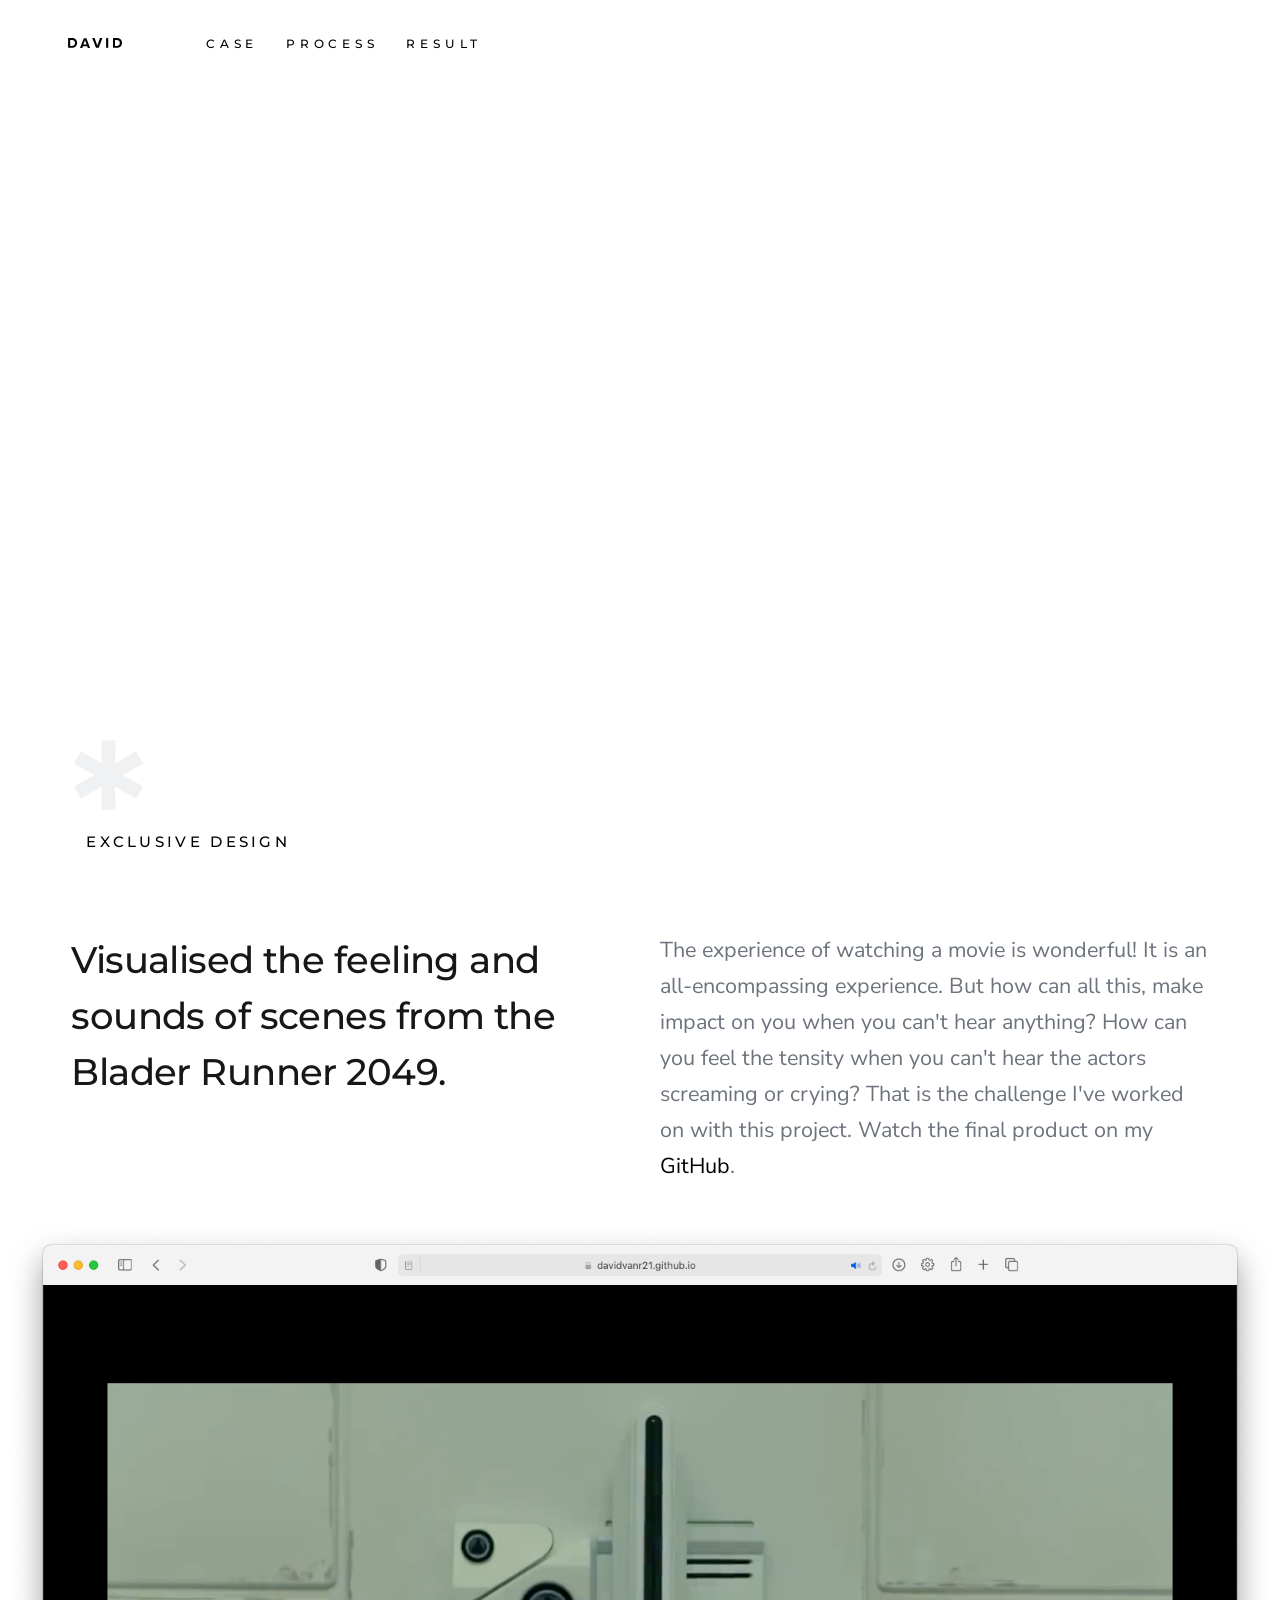
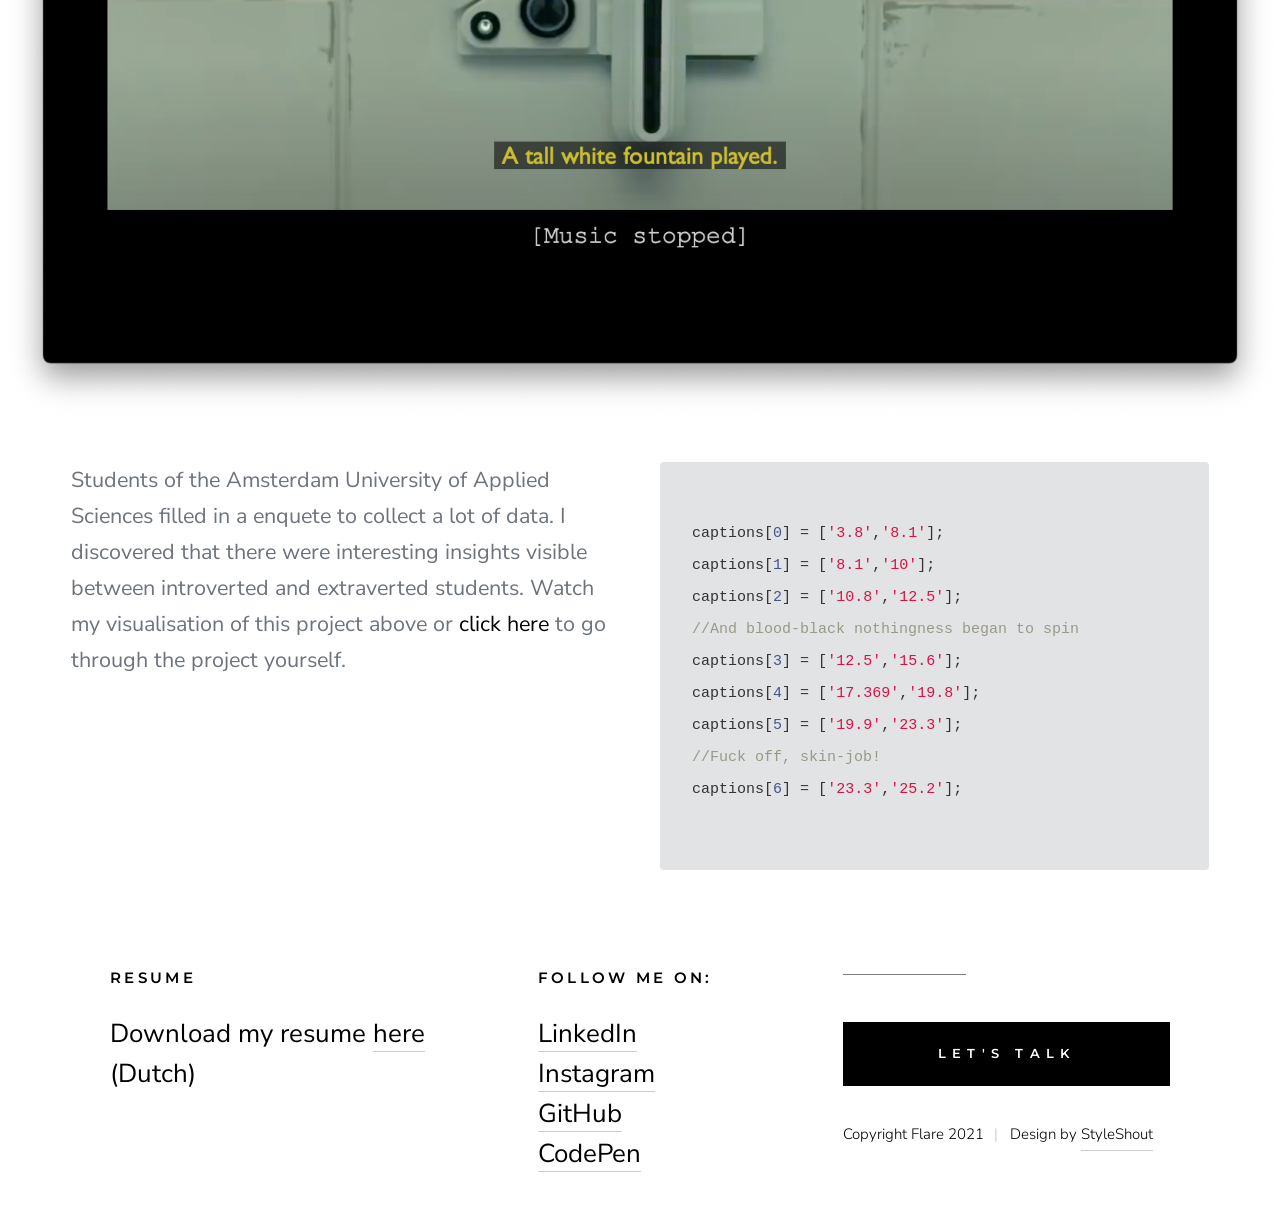
==== c-colorGrid.html @ e0764258 "Big changes to style, images and content" ====
<!DOCTYPE html>
<html class="no-js" lang="en">
<head>

    <!--- basic page needs
    ================================================== -->
    <meta charset="utf-8">
    <title>David van Rumpt | Portfolio </title>
    <meta name="description" content="">
    <meta name="author" content="">

    <!-- mobile specific metas
    ================================================== -->
    <meta name="viewport" content="width=device-width, initial-scale=1">

    <!-- CSS
    ================================================== -->
    <link rel="stylesheet" href="css/styles.css">
    <link rel="stylesheet" href="css/vendor.css">

    <!-- script
    ================================================== -->
    <script src="js/modernizr.js"></script>
    <script defer src="js/fontawesome/all.min.js"></script>

    <!-- favicons
    ================================================== -->
    <link rel="apple-touch-icon" sizes="180x180" href="img/icons/favicon/favicon-180x180.png">
    <link rel="icon" type="image/png" sizes="32x32" href="img/icons/favicon/favicon-32x32.png">
    <link rel="icon" type="image/png" sizes="16x16" href="img/icons/favicon/favicon-16x16.png">
    <link rel="manifest" href="site.webmanifest">

</head>

<body>

    <!-- preloader
    ================================================== -->
    <div id="preloader">
        <div id="loader" class="dots-fade">
            <div></div>
            <div></div>
            <div></div>
        </div>
    </div>


    <!-- header
    ================================================== -->
    <header class="s-header">

        <div class="s-header__logo">
            <a href="index.html">
                <img src="img/icons/david-title.svg" alt="Homepage">
            </a>
        </div>

        <div class="s-header__content">
    
            <nav class="s-header__nav-wrap">
                <ul class="s-header__nav">
                    <!-- <li><a class="smoothscroll" href="#hero" title="Intro">Home</a></li> -->
                    <li><a class="smoothscroll" href="index.html" title="Case">Case</a></li>
                    <li><a class="smoothscroll" href="index.html" title="Process">Process</a></li>
                    <li><a class="smoothscroll" href="index.html" title="Result">Result</a></li>
                </ul>
            </nav> <!-- end s-header__nav-wrap -->

            <!-- <a href="mailto:davidvanrumpt@gmail.com" class="btn btn--primary btn--small">
                <svg xmlns="http://www.w3.org/2000/svg" width="24" height="24" viewBox="0 0 24 24"><path d="M24 0l-6 22-8.129-7.239 7.802-8.234-10.458 7.227-7.215-1.754 24-12zm-15 16.668v7.332l3.258-4.431-3.258-2.901z"/></svg>
                Contact
            </a> -->

        </div> <!-- end header-content -->

        <a class="s-header__menu-toggle" href="#0"><span>Menu</span></a>

    </header> <!-- end s-header -->


    <!-- hero
    ================================================== -->
    <section id="hero" class="s-hero target-section">

        <img src="img/homepage/c-webtypography2-01.png" alt="">


        <!-------------------------------------- Play button -->
        <!-- <div class="s-hero__video">
            <a class="s-hero__video-link" href="https://youtu.be/Vs8tZy4tpNo" data-lity="">
                <svg xmlns="http://www.w3.org/2000/svg" width="24" height="24" viewBox="0 0 24 24"><path d="M21 12l-18 12v-24z"/></svg>
                <span class="s-hero__video-text">Play Video</span>
            </a>
        </div> -->

    </section> <!-- end s-hero -->
</section> <!-- end s-services -->

    <!-- services
    ================================================== -->
    <section id="Case" class="s-Case">

        <div class="row">
            <div class="column large-12">
                <div class="section-title" data-num="*" data-aos="fade-up">
                    <h3 class="h6">Exclusive Design</h3>
                </div>
            </div>
            <div class="column large-6 w-900-stack">
                <h1 class="display-1" data-aos="fade-up">
                    Visualised the feeling and sounds of scenes from the Blader Runner 2049.
                </h1>
            </div>
            <div class="column large-6 w-900-stack">
                <p class="lead" data-aos="fade-up">
                    The experience of watching a movie is wonderful! It is an
                    all-encompassing experience. But how can all this, make impact on you when you can't hear anything?
                    How can you feel the tensity when you can't hear the actors screaming or crying? That is the challenge I've worked on with this project. 
                    Watch the final product on my <a href="https://github.com/davidvanr21/web-typography-20-21" target="_blank">GitHub</a>.
                </p>
            </div>
        </div>

        <img src="img/work/c-webtypography/screenScene.2.png" alt="">

        <div class="row">
            <div class="column large-6 w-900-stack">
                <p class="lead" data-aos="fade-up">
                Students of the Amsterdam University of Applied Sciences filled in a enquete
                to collect a lot of data. I discovered that there were interesting insights visible
                between introverted and extraverted students. Watch my visualisation of this project above
                or <a href="davidvanr21.github.io/web-typography-20-21/" target="_blank">click here</a> to go through the project yourself.
                </p>
            </div>

            <div class="column large-6 w-900-stack">
                <!-- <h3 class="h-add-bottom">Code</h3> -->
                    <pre><code>
captions[0] = ['3.8','8.1'];
captions[1] = ['8.1','10'];
captions[2] = ['10.8','12.5'];
//And blood-black nothingness began to spin
captions[3] = ['12.5','15.6'];
captions[4] = ['17.369','19.8'];
captions[5] = ['19.9','23.3'];
//Fuck off, skin-job!
captions[6] = ['23.3','25.2'];
                    </code></pre>
            </div>
        </div>

    <!-- FOOTER
    ================================================== -->
    <footer class="s-footer">
        <div class="row row-y-top">

            <div class="column large-8 medium-12">
                <div class="row">
                    <div class="column large-7 tab-12 s-footer__block">
                        <h4 class="h6">Resume</h4>
        
                        <p>
                        Download my resume <a href="img/homepage/CurriculumVitae-DavidvanRumpt-2021.pdf" target="_blank">here</a> (Dutch)
                        </p>
                    </div>
        
                    <div class="column large-5 tab-12 s-footer__block">
                        <h4 class="h6">Follow me on:</h4 class="h6">
        
                        <ul class="s-footer__list">
                            <li><a href="https://www.linkedin.com/in/david-van-rumpt-b5a846180/" target="_blank">LinkedIn</a></li>
                            <li><a href="https://www.instagram.com/brandstov/" target="_blank">Instagram</a></li>
                            <li><a href="https://github.com/davidvanr21?tab=repositories" target="_blank">GitHub</a></li>
                            <li><a href="https://codepen.io/davidvanr21" target="_blank">CodePen</a></li>
                        </ul>
                    </div>
                </div>
            </div>

            <div class="column large-4 medium-12 s-footer__block--end">
                <a href="mailto:davidvanrumpt@gmail.com" class="btn h-full-width">Let's Talk</a>

                <div class="ss-copyright">
                    <span>Copyright Flare 2021</span> 
                    <span>Design by <a href="https://www.styleshout.com/" target="_blank">StyleShout</a></span>
                </div>
            </div>
        </div>
    </footer>
    


    <!-- Java Script
    ================================================== -->
    <script src="js/jquery-3.2.1.min.js"></script>
    <script src="js/plugins.js"></script>
    <script src="js/main.js"></script>

</body>

</html>
---- css/styles.css ----
/* ------------------------------------------------------------------- 
 * ## fonts
 * ------------------------------------------------------------------- */

@import url("https://fonts.googleapis.com/css?family=Montserrat:300,300i,400,400i,500,500i,600,600i,700,700i|Nunito+Sans:300,300i,400,400i,600,600i,700,700i&display=swap");

:root {
    --font-1: "Nunito Sans", sans-serif;
    --font-2: "Montserrat", sans-serif;

    /* monospace
     */
    --font-mono: Consolas, "Andale Mono", Courier, "Courier New", monospace;
}


/* ------------------------------------------------------------------- 
 * ## colors
 * ------------------------------------------------------------------- */
:root {

    --color-1: rgb(0, 0, 0);
    --color-2: rgb(31, 31, 31);
    --color-3: rgb(83, 83, 83);
    --color-4: rgb(255, 255, 255);

        /* theme color variations adjusted */
        --color-1-lighter: rgb(135, 223, 250);
        --color-1-light  : rgb(72, 187, 253);
        --color-1-dark   : rgb(33, 155, 185);
        --color-1-darker : rgb(13, 93, 168);
        --color-2-lighter: rgb(196, 246, 255);
        --color-2-light  : rgb(134, 187, 230);
        --color-2-dark   : rgb(40, 160, 230);
        --color-2-darker : rgb(23, 92, 196);

    /* feedback colors
     * color-error(#ffd1d2), color-success(#c8e675), 
     * color-info(#d7ecfb), color-notice(#fff099)
     */
    --color-error          : hsla(359, 100%, 91%, 1);
    --color-success        : hsla(76, 69%, 68%, 1);
    --color-info           : hsla(205, 82%, 91%, 1);
    --color-notice         : hsla(51, 100%, 80%, 1);
    --color-error-content  : hsla(359, 50%, 50%, 1);
    --color-success-content: hsla(76, 29%, 28%, 1);
    --color-info-content   : hsla(205, 32%, 31%, 1);
    --color-notice-content : hsla(51, 30%, 30%, 1);

    /* shades 
     * generated using 
     * Tint & Shade Generator 
     * (https://maketintsandshades.com/)
     */
    --color-black  : #000000;
    --color-gray-19: #202020;
    --color-gray-18: #161719;
    --color-gray-17: #202225;
    --color-gray-16: #2b2e32;
    --color-gray-15: #363a3f;
    --color-gray-14: #41454b;
    --color-gray-13: #4c5158;
    --color-gray-12: #565c64;
    --color-gray-11: #616871;
    --color-gray-10: #6c737d;
    --color-gray-9 : #7b818a;
    --color-gray-8 : #898f97;
    --color-gray-7 : #989da4;
    --color-gray-6 : #a7abb1;
    --color-gray-5 : #b6b9be;
    --color-gray-4 : #c4c7cb;
    --color-gray-3 : #d3d5d8;
    --color-gray-2 : #e2e3e5;
    --color-gray-1 : #f0f1f2;
    /* Changed to black color because of the white background */
    --color-white  : #161719;

    /* text
     */
    --color-text       : var(--color-gray-10);
    --color-text-dark  : var(--color-white);
    --color-text-light : var(--color-gray-12);
    --color-placeholder: var(--color-gray-11);

    /* buttons
     */
    --color-btn                   : var(--color-gray-15);
    --color-btn-text              : var(--color-white);
    --color-btn-hover             : var(--color-white);
    --color-btn-hover-text        : var(--color-black);
    --color-btn-primary           : var(--color-4);
    --color-btn-primary-text      : var(--color-white);
    --color-btn-primary-hover     : var(--color-white);
    --color-btn-primary-hover-text: var(--color-black);
    --color-btn-stroke            : var(--color-white);
    --color-btn-stroke-text       : var(--color-white);
    --color-btn-stroke-hover      : var(--color-white);
    --color-btn-stroke-hover-text : var(--color-black);

    /* others
     */
    /* --color-body  : var(--color-1); */
    /* --color-bg    : #14171B; */
    --color-bg    : #ffffff;
    --color-border: var(--color-gray-17);
}


/* ------------------------------------------------------------------- 
 * ## vertical spacing and typescale
 * ------------------------------------------------------------------- */
:root {

    /* spacing
     * base font size: 18px 
     * vertical space unit : 32px
     */
    --base-size     : 62.5%;
    --base-font-size: 1.8rem;
    --space         : 3.2rem;

    /* vertical spacing 
     */
    --vspace-0_25: calc(0.25 * var(--space));
    --vspace-0_5 : calc(0.5 * var(--space));
    --vspace-0_75: calc(0.75 * var(--space));
    --vspace-1   : calc(var(--space));
    --vspace-1_25: calc(1.25 * var(--space));
    --vspace-1_5 : calc(1.5 * var(--space));
    --vspace-1_75: calc(1.75 * var(--space));
    --vspace-2   : calc(2 * var(--space));
    --vspace-2_5 : calc(2.5 * var(--space));
    --vspace-3   : calc(3 * var(--space));
    --vspace-3_5 : calc(3.5 * var(--space));
    --vspace-4   : calc(4 * var(--space));

    /* type scale
     * ratio 1:2 | base: 18px
     * -------------------------------------------------------
     *
     * --text-display-3 = (77.40px)
     * --text-display-2 = (64.50px)
     * --text-display-1 = (53.75px)
     * --text-xxxl      = (44.79px)
     * --text-xxl       = (37.32px)
     * --text-xl        = (31.10px)
     * --text-lg        = (25.92px)
     * --text-md        = (21.60px)
     * --text-size      = (18.00px) BASE
     * --text-sm        = (15.00px)
     * --text-xs        = (12.50px)
     *
     * -------------------------------------------------------
     */
    --text-scale-ratio: 1.2;
    --text-size       : var(--base-font-size);
    --text-xs         : calc((var(--text-size) / var(--text-scale-ratio)) / var(--text-scale-ratio));
    --text-sm         : calc(var(--text-xs) * var(--text-scale-ratio));
    --text-md         : calc(var(--text-sm) * var(--text-scale-ratio) * var(--text-scale-ratio));
    --text-lg         : calc(var(--text-md) * var(--text-scale-ratio));
    --text-xl         : calc(var(--text-lg) * var(--text-scale-ratio));
    --text-xxl        : calc(var(--text-xl) * var(--text-scale-ratio));
    --text-xxxl       : calc(var(--text-xxl) * var(--text-scale-ratio));
    --text-display-1  : calc(var(--text-xxxl) * var(--text-scale-ratio));
    --text-display-2  : calc(var(--text-display-1) * var(--text-scale-ratio));
    --text-display-3  : calc(var(--text-display-2) * var(--text-scale-ratio));

    /* default button height
     */
    --vspace-btn: var(--vspace-2);
}

/* on mobile devices below 480px
 */
@media screen and (max-width: 480px) {
    :root {
        --base-font-size: 1.6rem;
        --space         : 2.8rem;
    }
}


/* ------------------------------------------------------------------- 
 * ## grid variables
 * ------------------------------------------------------------------- */
:root {

    /* widths for rows and containers
     */
    --width-full    : 100%;
    --width-max     : 1200px;
    --width-wide    : 1400px;
    --width-wider   : 1600px;
    --width-widest  : 1800px;
    --width-narrow  : 1000px;
    --width-narrower: 900px;
    --width-grid-max: var(--width-max);

    /* gutters
     */
    --gutter-lg : 2rem;
    --gutter-md : 1.6rem;
    --gutter-mob: 1rem;
}



/* ==========================================================================
 * # normalize
 * normalize.css v8.0.1 | MIT License |
 * github.com/necolas/normalize.css
 *
 * -------------------------------------------------------------------------- */

/* ------------------------------------------------------------------- 
 * ## document
 * ------------------------------------------------------------------- */

/* 1. Correct the line height in all browsers.
 * 2. Prevent adjustments of font size after orientation changes in iOS.*/

html {
    line-height: 1.15;
    /* 1 */
    -webkit-text-size-adjust: 100%;
    /* 2 */
}

/* ------------------------------------------------------------------- 
 * ## sections
 * ------------------------------------------------------------------- */

/* Remove the margin in all browsers. */

body {
    margin: 0;
}

/* Render the `main` element consistently in IE. */

main {
    display: block;
}

/* Correct the font size and margin on `h1` elements within `section` and
 * `article` contexts in Chrome, Firefox, and Safari. */

h1 {
    font-size: 2em;
    margin: 0.67em 0;
}

/* ------------------------------------------------------------------- 
 * ## grouping
 * ------------------------------------------------------------------- */

/* 1. Add the correct box sizing in Firefox.
 * 2. Show the overflow in Edge and IE. */

hr {
    -webkit-box-sizing: content-box;
    box-sizing: content-box;
    /* 1 */
    height: 0;
    /* 1 */
    overflow: visible;
    /* 2 */
}

/* 1. Correct the inheritance and scaling of font size in all browsers.
 * 2. Correct the odd `em` font sizing in all browsers. */

pre {
    font-family: monospace, monospace;
    /* 1 */
    font-size: 1em;
    /* 2 */
}

/* ------------------------------------------------------------------- 
 * ## text-level semantics
 * ------------------------------------------------------------------- */

/* Remove the gray background on active links in IE 10. */

a {
    background-color: transparent;
}

/* 1. Remove the bottom border in Chrome 57-
 * 2. Add the correct text decoration in Chrome, Edge, IE, Opera, and Safari. */

abbr[title] {
    border-bottom: none;
    /* 1 */
    text-decoration: underline;
    /* 2 */
    -webkit-text-decoration: underline dotted;
    text-decoration: underline dotted;
    /* 2 */
}

/* Add the correct font weight in Chrome, Edge, and Safari. */

b, strong {
    font-weight: bolder;
}

/* 1. Correct the inheritance and scaling of font size in all browsers.
 * 2. Correct the odd `em` font sizing in all browsers. */

code, kbd, samp {
    font-family: monospace, monospace;
    /* 1 */
    font-size: 1em;
    /* 2 */
}

/* Add the correct font size in all browsers. */

small {
    font-size: 80%;
}

/* Prevent `sub` and `sup` elements from affecting the line height in
 * all browsers. */

sub, sup {
    font-size: 75%;
    line-height: 0;
    position: relative;
    vertical-align: baseline;
}

sub {
    bottom: -0.25em;
}

sup {
    top: -0.5em;
}

/* ------------------------------------------------------------------- 
 * ## embedded content
 * ------------------------------------------------------------------- */

/* Remove the border on images inside links in IE 10. */

img {
    border-style: none;
}

/* ------------------------------------------------------------------- 
 * ## forms
 * ------------------------------------------------------------------- */

/* 1. Change the font styles in all browsers.
 * 2. Remove the margin in Firefox and Safari. */

button, input, optgroup, select, textarea {
    font-family: inherit;
    /* 1 */
    font-size: 100%;
    /* 1 */
    line-height: 1.15;
    /* 1 */
    margin: 0;
    /* 2 */
}

/* Show the overflow in IE.
 * 1. Show the overflow in Edge. */

button, input {
    /* 1 */
    overflow: visible;
}

/* Remove the inheritance of text transform in Edge, Firefox, and IE.
 * 1. Remove the inheritance of text transform in Firefox. */

button, select {
    /* 1 */
    text-transform: none;
}

/* Correct the inability to style clickable types in iOS and Safari. */

button, [type="button"], [type="reset"], [type="submit"] {
    -webkit-appearance: button;
}

/* Remove the inner border and padding in Firefox. */

button::-moz-focus-inner, [type="button"]::-moz-focus-inner, [type="reset"]::-moz-focus-inner, [type="submit"]::-moz-focus-inner {
    border-style: none;
    padding: 0;
}

/* Restore the focus styles unset by the previous rule. */

button:-moz-focusring, [type="button"]:-moz-focusring, [type="reset"]:-moz-focusring, [type="submit"]:-moz-focusring {
    outline: 1px dotted ButtonText;
}

/* Correct the padding in Firefox. */

fieldset {
    padding: 0.35em 0.75em 0.625em;
}

/* 1. Correct the text wrapping in Edge and IE.
 * 2. Correct the color inheritance from `fieldset` elements in IE.
 * 3. Remove the padding so developers are not caught out when they zero out
 *    `fieldset` elements in all browsers. */

legend {
    -webkit-box-sizing: border-box;
    box-sizing: border-box;
    /* 1 */
    color: inherit;
    /* 2 */
    display: table;
    /* 1 */
    max-width: 100%;
    /* 1 */
    padding: 0;
    /* 3 */
    white-space: normal;
    /* 1 */
}

/* Add the correct vertical alignment in Chrome, Firefox, and Opera. */

progress {
    vertical-align: baseline;
}

/* Remove the default vertical scrollbar in IE 10+. */

textarea {
    overflow: auto;
}

/* 1. Add the correct box sizing in IE 10.
 * 2. Remove the padding in IE 10. */

[type="checkbox"], [type="radio"] {
    -webkit-box-sizing: border-box;
    box-sizing: border-box;
    /* 1 */
    padding: 0;
    /* 2 */
}

/* Correct the cursor style of increment and decrement buttons in Chrome. */

[type="number"]::-webkit-inner-spin-button, [type="number"]::-webkit-outer-spin-button {
    height: auto;
}

/* 1. Correct the odd appearance in Chrome and Safari.
 * 2. Correct the outline style in Safari. */

[type="search"] {
    -webkit-appearance: textfield;
    /* 1 */
    outline-offset: -2px;
    /* 2 */
}

/* Remove the inner padding in Chrome and Safari on macOS. */

[type="search"]::-webkit-search-decoration {
    -webkit-appearance: none;
}

/* 1. Correct the inability to style clickable types in iOS and Safari.
 * 2. Change font properties to `inherit` in Safari. */

::-webkit-file-upload-button {
    -webkit-appearance: button;
    /* 1 */
    font: inherit;
    /* 2 */
}

/* ------------------------------------------------------------------- 
 * ## My own CSS
 * ------------------------------------------------------------------- */
.elfsight {
    margin: 0 200px;
    align-content: center;
    padding-bottom: calc(2 * var(--space));
}

#header-img-addTimer {
    width: 100vw;
    margin-top: 5em;
}

.first-img {
    display: block;
    margin-left: auto;
    margin-right: auto;
    width: 80%;
    /* height: 100vw; */
}

.projectData img {
    margin-right: 1rem;
    margin-bottom: 1rem;
    max-width: 70px;
}

.projectData p {
    margin-top: 0;
    padding-top: 0;
    margin-bottom: 1rem !important;
}

.projectData-last p {
    margin-top: 0 !important;
}

/* Selection style (source: https://css-tricks.com/almanac/selectors/s/selection/) */
::-moz-selection { 
    background: black;
    color: white;
}
::selection { 
    background: black;
    color: white;
}

.designVisionStrong {
    font-weight: 800;
    color: rgb(30, 184, 94);
}

/* ------------------------------------------------------------------- 
 * ## interactive
 * ------------------------------------------------------------------- */

/* Add the correct display in Edge, IE 10+, and Firefox. */




details {
    display: block;
}

/* Add the correct display in all browsers. */

summary {
    display: list-item;
}

/* ------------------------------------------------------------------- 
 * ## misc
 * ------------------------------------------------------------------- */

/* Add the correct display in IE 10+. */

template {
    display: none;
}

/* Add the correct display in IE 10. */

[hidden] {
    display: none;
}



/* ===================================================================
 * # basic/base setup styles
 *
 * ------------------------------------------------------------------- */
html {
    font-size: 62.5%;
    -webkit-box-sizing: border-box;
    box-sizing: border-box;
}

*, *::before, *::after {
    -webkit-box-sizing: inherit;
    box-sizing: inherit;
}

body {
    font-weight: normal;
    line-height: 1;
    word-wrap: break-word;
    -moz-font-smoothing: grayscale;
    -moz-osx-font-smoothing: grayscale;
    -webkit-font-smoothing: antialiased;
    -webkit-overflow-scrolling: touch;
    -webkit-text-size-adjust: none;
}


/* ------------------------------------------------------------------- 
 * ## media
 * ------------------------------------------------------------------- */
svg, img, video embed, iframe, object {
    max-width: 100%;
    height: auto;
}


/* ------------------------------------------------------------------- 
 * ## typography resets
 * ------------------------------------------------------------------- */
div, dl, dt, dd, ul, ol, li, h1, h2, h3, h4, h5, h6, pre, form, p, blockquote, th, td {
    margin: 0;
    padding: 0;
}

p {
    font-size: inherit;
    text-rendering: optimizeLegibility;
}

em, i {
    font-style: italic;
    line-height: inherit;
}

strong, b {
    font-weight: bold;
    line-height: inherit;
}

small {
    font-size: 60%;
    line-height: inherit;
}

ol, ul {
    list-style: none;
}

li {
    display: block;
}


/* ------------------------------------------------------------------- 
 * ## links
 * ------------------------------------------------------------------- */
a {
    text-decoration: none;
    line-height: inherit;
}

a img {
    border: none;
}


/* ------------------------------------------------------------------- 
 * ## inputs
 * ------------------------------------------------------------------- */
fieldset {
    margin: 0;
    padding: 0;
}

input[type="email"], 
input[type="number"], 
input[type="search"], 
input[type="text"], 
input[type="tel"], 
input[type="url"], 
input[type="password"], 
textarea {
    -webkit-appearance: none;
    -moz-appearance: none;
    appearance: none;
}



/* ===================================================================
 * # Grid v3.0.0
 *
 *   -----------------------------------------------------------------
 * - Grid breakpoints are based on MAXIMUM WIDTH media queries, 
 *   meaning they apply to that one breakpoint and ALL THOSE BELOW IT.
 * - Grid columns without a specified width will automatically layout 
 *   as equal width columns.
 * ------------------------------------------------------------------- */

/* rows
 * ------------------------------------- */
.row {
    width: 92%;
    max-width: var(--width-grid-max);
    margin: 0 auto;
    display: -ms-flexbox;
    display: -webkit-box;
    display: flex;
    -ms-flex-flow: row wrap;
    -webkit-box-orient: horizontal;
    -webkit-box-direction: normal;
    flex-flow: row wrap;
}

.row .row {
    width: auto;
    max-width: none;
    margin-left: calc(var(--gutter-lg) * -1);
    margin-right: calc(var(--gutter-lg) * -1);
}

/* columns
 * -------------------------------------- */
.column {
    -ms-flex: 1 1 0%;
    -webkit-box-flex: 1;
    flex: 1 1 0%;
    padding: 0 var(--gutter-lg);
}

.collapse>.column, .column.collapse {
    padding: 0;
}

/* flex row containers utility classes
 */
.row.row-wrap {
    -ms-flex-wrap: wrap;
    flex-wrap: wrap;
}

.row.row-nowrap {
    -ms-flex-wrap: none;
    flex-wrap: nowrap;
}

.row.row-y-top {
    -ms-flex-align: start;
    -webkit-box-align: start;
    align-items: flex-start;
}

.row.row-y-bottom {
    -ms-flex-align: end;
    -webkit-box-align: end;
    align-items: flex-end;
}

.row.row-y-center {
    -ms-flex-align: center;
    -webkit-box-align: center;
    align-items: center;
}

.row.row-stretch {
    -ms-flex-align: stretch;
    -webkit-box-align: stretch;
    align-items: stretch;
}

.row.row-baseline {
    -ms-flex-align: baseline;
    -webkit-box-align: baseline;
    align-items: baseline;
}

.row.row-x-left {
    -ms-flex-pack: start;
    -webkit-box-pack: start;
    justify-content: flex-start;
}

.row.row-x-right {
    -ms-flex-pack: end;
    -webkit-box-pack: end;
    justify-content: flex-end;
}

.row.row-x-center {
    -ms-flex-pack: center;
    -webkit-box-pack: center;
    justify-content: center;
}

/* flex item utility alignment classes
 */
.align-center {
    margin: auto;
    -webkit-align-self: center;
    -ms-flex-item-align: center;
    -ms-grid-row-align: center;
    align-self: center;
}

.align-left {
    margin-right: auto;
    -webkit-align-self: center;
    -ms-flex-item-align: center;
    -ms-grid-row-align: center;
    align-self: center;
}

.align-right {
    margin-left: auto;
    -webkit-align-self: center;
    -ms-flex-item-align: center;
    -ms-grid-row-align: center;
    align-self: center;
}

.align-x-center {
    margin-right: auto;
    margin-left: auto;
}

.align-x-left {
    margin-right: auto;
}

.align-x-right {
    margin-left: auto;
}

.align-y-center {
    -webkit-align-self: center;
    -ms-flex-item-align: center;
    -ms-grid-row-align: center;
    align-self: center;
}

.align-y-top {
    -webkit-align-self: flex-start;
    -ms-flex-item-align: start;
    align-self: flex-start;
}

.align-y-bottom {
    -webkit-align-self: flex-end;
    -ms-flex-item-align: end;
    align-self: flex-end;
}

/* large screen column widths 
 */
.large-1 {
    -ms-flex: 0 0 8.33333%;
    -webkit-box-flex: 0;
    flex: 0 0 8.33333%;
    max-width: 8.33333%;
}

.large-2 {
    -ms-flex: 0 0 16.66667%;
    -webkit-box-flex: 0;
    flex: 0 0 16.66667%;
    max-width: 16.66667%;
}

.large-3 {
    -ms-flex: 0 0 25%;
    -webkit-box-flex: 0;
    flex: 0 0 25%;
    max-width: 25%;
}

.large-4 {
    -ms-flex: 0 0 33.33333%;
    -webkit-box-flex: 0;
    flex: 0 0 33.33333%;
    max-width: 33.33333%;
}

.large-5 {
    -ms-flex: 0 0 41.66667%;
    -webkit-box-flex: 0;
    flex: 0 0 41.66667%;
    max-width: 41.66667%;
}

.large-6 {
    -ms-flex: 0 0 50%;
    -webkit-box-flex: 0;
    flex: 0 0 50%;
    max-width: 50%;
}

.large-7 {
    -ms-flex: 0 0 58.33333%;
    -webkit-box-flex: 0;
    flex: 0 0 58.33333%;
    max-width: 58.33333%;
}

.large-8 {
    -ms-flex: 0 0 66.66667%;
    -webkit-box-flex: 0;
    flex: 0 0 66.66667%;
    max-width: 66.66667%;
}

.large-9 {
    -ms-flex: 0 0 75%;
    -webkit-box-flex: 0;
    flex: 0 0 75%;
    max-width: 75%;
}

.large-10 {
    -ms-flex: 0 0 83.33333%;
    -webkit-box-flex: 0;
    flex: 0 0 83.33333%;
    max-width: 83.33333%;
}

.large-11 {
    -ms-flex: 0 0 91.66667%;
    -webkit-box-flex: 0;
    flex: 0 0 91.66667%;
    max-width: 91.66667%;
}

.large-12 {
    -ms-flex: 0 0 100%;
    -webkit-box-flex: 0;
    flex: 0 0 100%;
    max-width: 100%;
}


/* ------------------------------------------------------------------- 
 * ## medium screen devices
 * ------------------------------------------------------------------- */
@media screen and (max-width: 1200px) {
    .row .row {
        margin-left: calc(var(--gutter-md) * -1);
        margin-right: calc(var(--gutter-md) * -1);
    }
    .column {
        padding: 0 var(--gutter-md);
    }
    .medium-1 {
        -ms-flex: 0 0 8.33333%;
        -webkit-box-flex: 0;
        flex: 0 0 8.33333%;
        max-width: 8.33333%;
    }
    .medium-2 {
        -ms-flex: 0 0 16.66667%;
        -webkit-box-flex: 0;
        flex: 0 0 16.66667%;
        max-width: 16.66667%;
    }
    .medium-3 {
        -ms-flex: 0 0 25%;
        -webkit-box-flex: 0;
        flex: 0 0 25%;
        max-width: 25%;
    }
    .medium-4 {
        -ms-flex: 0 0 33.33333%;
        -webkit-box-flex: 0;
        flex: 0 0 33.33333%;
        max-width: 33.33333%;
    }
    .medium-5 {
        -ms-flex: 0 0 41.66667%;
        -webkit-box-flex: 0;
        flex: 0 0 41.66667%;
        max-width: 41.66667%;
    }
    .medium-6 {
        -ms-flex: 0 0 50%;
        -webkit-box-flex: 0;
        flex: 0 0 50%;
        max-width: 50%;
    }
    .medium-7 {
        -ms-flex: 0 0 58.33333%;
        -webkit-box-flex: 0;
        flex: 0 0 58.33333%;
        max-width: 58.33333%;
    }
    .medium-8 {
        -ms-flex: 0 0 66.66667%;
        -webkit-box-flex: 0;
        flex: 0 0 66.66667%;
        max-width: 66.66667%;
    }
    .medium-9 {
        -ms-flex: 0 0 75%;
        -webkit-box-flex: 0;
        flex: 0 0 75%;
        max-width: 75%;
    }
    .medium-10 {
        -ms-flex: 0 0 83.33333%;
        -webkit-box-flex: 0;
        flex: 0 0 83.33333%;
        max-width: 83.33333%;
    }
    .medium-11 {
        -ms-flex: 0 0 91.66667%;
        -webkit-box-flex: 0;
        flex: 0 0 91.66667%;
        max-width: 91.66667%;
    }
    .medium-12 {
        -ms-flex: 0 0 100%;
        -webkit-box-flex: 0;
        flex: 0 0 100%;
        max-width: 100%;
    }
}


/* ------------------------------------------------------------------- 
 * ## tablets
 * ------------------------------------------------------------------- */
@media screen and (max-width: 800px) {
    .row {
        width: 90%;
    }
    .tab-1 {
        -ms-flex: 0 0 8.33333%;
        -webkit-box-flex: 0;
        flex: 0 0 8.33333%;
        max-width: 8.33333%;
    }
    .tab-2 {
        -ms-flex: 0 0 16.66667%;
        -webkit-box-flex: 0;
        flex: 0 0 16.66667%;
        max-width: 16.66667%;
    }
    .tab-3 {
        -ms-flex: 0 0 25%;
        -webkit-box-flex: 0;
        flex: 0 0 25%;
        max-width: 25%;
    }
    .tab-4 {
        -ms-flex: 0 0 33.33333%;
        -webkit-box-flex: 0;
        flex: 0 0 33.33333%;
        max-width: 33.33333%;
    }
    .tab-5 {
        -ms-flex: 0 0 41.66667%;
        -webkit-box-flex: 0;
        flex: 0 0 41.66667%;
        max-width: 41.66667%;
    }
    .tab-6 {
        -ms-flex: 0 0 50%;
        -webkit-box-flex: 0;
        flex: 0 0 50%;
        max-width: 50%;
    }
    .tab-7 {
        -ms-flex: 0 0 58.33333%;
        -webkit-box-flex: 0;
        flex: 0 0 58.33333%;
        max-width: 58.33333%;
    }
    .tab-8 {
        -ms-flex: 0 0 66.66667%;
        -webkit-box-flex: 0;
        flex: 0 0 66.66667%;
        max-width: 66.66667%;
    }
    .tab-9 {
        -ms-flex: 0 0 75%;
        -webkit-box-flex: 0;
        flex: 0 0 75%;
        max-width: 75%;
    }
    .tab-10 {
        -ms-flex: 0 0 83.33333%;
        -webkit-box-flex: 0;
        flex: 0 0 83.33333%;
        max-width: 83.33333%;
    }
    .tab-11 {
        -ms-flex: 0 0 91.66667%;
        -webkit-box-flex: 0;
        flex: 0 0 91.66667%;
        max-width: 91.66667%;
    }
    .tab-12 {
        -ms-flex: 0 0 100%;
        -webkit-box-flex: 0;
        flex: 0 0 100%;
        max-width: 100%;
    }
    .hide-on-tablet {
        display: none;
    }
}


/* ------------------------------------------------------------------- 
 * ## mobile devices
 * ------------------------------------------------------------------- */
@media screen and (max-width: 600px) {
    .row {
        width: 100%;
        padding-left: 6vw;
        padding-right: 6vw;
    }
    .row .row {
        margin-left: calc(var(--gutter-mob) * -1);
        margin-right: calc(var(--gutter-mob) * -1);
        padding-left: 0;
        padding-right: 0;
    }
    .column {
        padding: 0 var(--gutter-mob);
    }
    .mob-1 {
        -ms-flex: 0 0 8.33333%;
        -webkit-box-flex: 0;
        flex: 0 0 8.33333%;
        max-width: 8.33333%;
    }
    .mob-2 {
        -ms-flex: 0 0 16.66667%;
        -webkit-box-flex: 0;
        flex: 0 0 16.66667%;
        max-width: 16.66667%;
    }
    .mob-3 {
        -ms-flex: 0 0 25%;
        -webkit-box-flex: 0;
        flex: 0 0 25%;
        max-width: 25%;
    }
    .mob-4 {
        -ms-flex: 0 0 33.33333%;
        -webkit-box-flex: 0;
        flex: 0 0 33.33333%;
        max-width: 33.33333%;
    }
    .mob-5 {
        -ms-flex: 0 0 41.66667%;
        -webkit-box-flex: 0;
        flex: 0 0 41.66667%;
        max-width: 41.66667%;
    }
    .mob-6 {
        -ms-flex: 0 0 50%;
        -webkit-box-flex: 0;
        flex: 0 0 50%;
        max-width: 50%;
    }
    .mob-7 {
        -ms-flex: 0 0 58.33333%;
        -webkit-box-flex: 0;
        flex: 0 0 58.33333%;
        max-width: 58.33333%;
    }
    .mob-8 {
        -ms-flex: 0 0 66.66667%;
        -webkit-box-flex: 0;
        flex: 0 0 66.66667%;
        max-width: 66.66667%;
    }
    .mob-9 {
        -ms-flex: 0 0 75%;
        -webkit-box-flex: 0;
        flex: 0 0 75%;
        max-width: 75%;
    }
    .mob-10 {
        -ms-flex: 0 0 83.33333%;
        -webkit-box-flex: 0;
        flex: 0 0 83.33333%;
        max-width: 83.33333%;
    }
    .mob-11 {
        -ms-flex: 0 0 91.66667%;
        -webkit-box-flex: 0;
        flex: 0 0 91.66667%;
        max-width: 91.66667%;
    }
    .mob-12 {
        -ms-flex: 0 0 100%;
        -webkit-box-flex: 0;
        flex: 0 0 100%;
        max-width: 100%;
    }
    .hide-on-mobile {
        display: none;
    }
}

/* ------------------------------------------------------------------- 
 * ## small mobile devices <= 400px
 * ------------------------------------------------------------------- */
@media screen and (max-width: 400px) {
    .row .row {
        margin-left: 0;
        margin-right: 0;
    }
    .column {
        -ms-flex: 0 0 100%;
        -webkit-box-flex: 0;
        flex: 0 0 100%;
        max-width: 100%;
        margin-left: 0;
        margin-right: 0;
        padding: 0;
    }
}



/* ===================================================================
 * # block grids
 *
 * -------------------------------------------------------------------
 * Equally-sized columns define at parent/row level.
 * ------------------------------------------------------------------- */
.block-large-1-8>.column {
    -ms-flex: 0 0 12.5%;
    -webkit-box-flex: 0;
    flex: 0 0 12.5%;
    max-width: 12.5%;
}

.block-large-1-6>.column {
    -ms-flex: 0 0 16.66667%;
    -webkit-box-flex: 0;
    flex: 0 0 16.66667%;
    max-width: 16.66667%;
}

.block-large-1-5>.column {
    -ms-flex: 0 0 20%;
    -webkit-box-flex: 0;
    flex: 0 0 20%;
    max-width: 20%;
}

.block-large-1-4>.column {
    -ms-flex: 0 0 25%;
    -webkit-box-flex: 0;
    flex: 0 0 25%;
    max-width: 25%;
}

.block-large-1-3>.column {
    -ms-flex: 0 0 33.33333%;
    -webkit-box-flex: 0;
    flex: 0 0 33.33333%;
    max-width: 33.33333%;
}

.block-large-1-2>.column {
    -ms-flex: 0 0 50%;
    -webkit-box-flex: 0;
    flex: 0 0 50%;
    max-width: 50%;
}

.block-large-full>.column {
    -ms-flex: 0 0 100%;
    -webkit-box-flex: 0;
    flex: 0 0 100%;
    max-width: 100%;
}


/* ------------------------------------------------------------------- 
 * ## block grids - medium screen devices
 * ------------------------------------------------------------------- */
@media screen and (max-width: 1200px) {
    .block-medium-1-8>.column {
        -ms-flex: 0 0 12.5%;
        -webkit-box-flex: 0;
        flex: 0 0 12.5%;
        max-width: 12.5%;
    }
    .block-medium-1-6>.column {
        -ms-flex: 0 0 16.66667%;
        -webkit-box-flex: 0;
        flex: 0 0 16.66667%;
        max-width: 16.66667%;
    }
    .block-medium-1-5>.column {
        -ms-flex: 0 0 20%;
        -webkit-box-flex: 0;
        flex: 0 0 20%;
        max-width: 20%;
    }
    .block-medium-1-4>.column {
        -ms-flex: 0 0 25%;
        -webkit-box-flex: 0;
        flex: 0 0 25%;
        max-width: 25%;
    }
    .block-medium-1-3>.column {
        -ms-flex: 0 0 33.33333%;
        -webkit-box-flex: 0;
        flex: 0 0 33.33333%;
        max-width: 33.33333%;
    }
    .block-medium-1-2>.column {
        -ms-flex: 0 0 50%;
        -webkit-box-flex: 0;
        flex: 0 0 50%;
        max-width: 50%;
    }
    .block-medium-full>.column {
        -ms-flex: 0 0 100%;
        -webkit-box-flex: 0;
        flex: 0 0 100%;
        max-width: 100%;
    }
}


/* ------------------------------------------------------------------- 
 * ## block grids - tablets
 * ------------------------------------------------------------------- */
@media screen and (max-width: 800px) {
    .block-tab-1-8>.column {
        -ms-flex: 0 0 12.5%;
        -webkit-box-flex: 0;
        flex: 0 0 12.5%;
        max-width: 12.5%;
    }
    .block-tab-1-6>.column {
        -ms-flex: 0 0 16.66667%;
        -webkit-box-flex: 0;
        flex: 0 0 16.66667%;
        max-width: 16.66667%;
    }
    .block-tab-1-5>.column {
        -ms-flex: 0 0 20%;
        -webkit-box-flex: 0;
        flex: 0 0 20%;
        max-width: 20%;
    }
    .block-tab-1-4>.column {
        -ms-flex: 0 0 25%;
        -webkit-box-flex: 0;
        flex: 0 0 25%;
        max-width: 25%;
    }
    .block-tab-1-3>.column {
        -ms-flex: 0 0 33.33333%;
        -webkit-box-flex: 0;
        flex: 0 0 33.33333%;
        max-width: 33.33333%;
    }
    .block-tab-1-2>.column {
        -ms-flex: 0 0 50%;
        -webkit-box-flex: 0;
        flex: 0 0 50%;
        max-width: 50%;
    }
    .block-tab-full>.column {
        -ms-flex: 0 0 100%;
        -webkit-box-flex: 0;
        flex: 0 0 100%;
        max-width: 100%;
    }
}


/* ------------------------------------------------------------------- 
 * ## block grids - mobile devices
 * ------------------------------------------------------------------- */
@media screen and (max-width: 600px) {
    .block-mob-1-8>.column {
        -ms-flex: 0 0 12.5%;
        -webkit-box-flex: 0;
        flex: 0 0 12.5%;
        max-width: 12.5%;
    }
    .block-mob-1-6>.column {
        -ms-flex: 0 0 16.66667%;
        -webkit-box-flex: 0;
        flex: 0 0 16.66667%;
        max-width: 16.66667%;
    }
    .block-mob-1-5>.column {
        -ms-flex: 0 0 20%;
        -webkit-box-flex: 0;
        flex: 0 0 20%;
        max-width: 20%;
    }
    .block-mob-1-4>.column {
        -ms-flex: 0 0 25%;
        -webkit-box-flex: 0;
        flex: 0 0 25%;
        max-width: 25%;
    }
    .block-mob-1-3>.column {
        -ms-flex: 0 0 33.33333%;
        -webkit-box-flex: 0;
        flex: 0 0 33.33333%;
        max-width: 33.33333%;
    }
    .block-mob-1-2>.column {
        -ms-flex: 0 0 50%;
        -webkit-box-flex: 0;
        flex: 0 0 50%;
        max-width: 50%;
    }
    .block-mob-full>.column {
        -ms-flex: 0 0 100%;
        -webkit-box-flex: 0;
        flex: 0 0 100%;
        max-width: 100%;
    }
}


/* ------------------------------------------------------------------- 
 * ## block grids - small mobile devices <= 400px
 * ------------------------------------------------------------------- */
@media screen and (max-width: 400px) {
    .stack>.column {
        -ms-flex: 0 0 100%;
        -webkit-box-flex: 0;
        flex: 0 0 100%;
        max-width: 100%;
        margin-left: 0;
        margin-right: 0;
        padding: 0;
    }
}



/* ===================================================================
 * # MISC
 *
 * ------------------------------------------------------------------- */
.h-group:after {
    content: "";
    display: table;
    clear: both;
}

/* misc helper classes
 */
.is-hidden {
    display: none;
}
.is-invisible {
    visibility: hidden;
}
.h-antialiased {
    -webkit-font-smoothing: antialiased;
    -moz-osx-font-smoothing: grayscale;
}
.h-overflow-hidden {
    overflow: hidden;
}
.h-remove-top {
    margin-top: 0;
}
.h-remove-bottom {
    margin-bottom: 0;
}
.h-add-half-bottom {
    margin-bottom: var(--vspace-0_5) !important;
}
.h-add-bottom {
    margin-bottom: var(--vspace-1) !important;
}
.h-no-border {
    border: none;
}
.h-full-width {
    width: 100%;
}
.h-text-center {
    text-align: center;
}
.h-text-left {
    text-align: left;
}
.h-text-right {
    text-align: right;
}
.h-pull-left {
    float: left;
}
.h-pull-right {
    float: right;
}



/* ===================================================================
 * # custom grid, block grid STACK breakpoints 
 *
 * ------------------------------------------------------------------- */
@media screen and (max-width: 1000px) {
    .block-1000-stack>.column {
        -ms-flex: 0 0 100%;
        -webkit-box-flex: 0;
        flex: 0 0 100%;
        max-width: 100%;
    }
}
@media screen and (max-width: 900px) {
    .w-900-stack, .block-900-stack>.column {
        -ms-flex: 0 0 100%;
        -webkit-box-flex: 0;
        flex: 0 0 100%;
        max-width: 100%;
    }
}



/* ===================================================================
 * # base style overrides
 *
 * ------------------------------------------------------------------- */
html {
    font-size: var(--base-size);
}

html, body {
    height: 100%;
}

body {
    background: var(--color-body);
    font-family: var(--font-1);
    font-size: var(--text-size);
    font-style: normal;
    font-weight: normal;
    line-height: var(--vspace-1);
    color: var(--color-text);
    margin: 0;
    padding: 0;
}


/* ------------------------------------------------------------------- 
 * ## links
 * ------------------------------------------------------------------- */
a {
    color: black;
    -webkit-transition: all 0.3s ease-in-out;
    transition: all 0.3s ease-in-out;
}

a:hover, a:focus, a:active {
    transition: .3s;
}

a:hover, a:active {
    outline: 0;
}



/* ===================================================================
 * # typography & general theme styles
 * 
 * ------------------------------------------------------------------- */

/* type scale - ratio 1:2 | base: 18px
 * -------------------------------------------------------------------
    --text-display-3 = (77.40px)
    --text-display-2 = (64.50px)
    --text-display-1 = (53.75px)
    --text-xxxl      = (44.79px)
    --text-xxl       = (37.32px)
    --text-xl        = (31.10px)
    --text-lg        = (25.92px)
    --text-md        = (21.60px)
    --text-size      = (18.00px) BASE
    --text-sm        = (15.00px)
    --text-xs        = (12.50px)
 * -------------------------------------------------------------------- */
h1, h2, h3, h4, h5, h6, .h1, .h2, .h3, .h4, .h5, .h6 {
    font-family: var(--font-2);
    font-weight: 500;
    font-style: normal;
    color: var(--color-text-dark);
    -webkit-font-variant-ligatures: common-ligatures;
    font-variant-ligatures: common-ligatures;
    text-rendering: optimizeLegibility;
}

h1, .h1 {
    margin-top: var(--vspace-2_5);
    margin-bottom: var(--vspace-0_75);
}

h2, .h2, h3, .h3, h4, .h4 {
    margin-top: var(--vspace-2);
    margin-bottom: var(--vspace-0_5);
}

h5, .h5, h6, .h6 {
    margin-top: var(--vspace-1_5);
    margin-bottom: var(--vspace-0_5);
}

h1, .h1 {
    font-size: var(--text-display-1);
    line-height: var(--vspace-2);
    letter-spacing: -.015em;
}

@media screen and (max-width: 400px) {
    h1, .h1 {
        font-size: var(--text-xxxl);
        line-height: var(--vspace-1_75);
    }
}

h2, .h2 {
    font-size: var(--text-xxl);
    line-height: var(--vspace-1_5);
}

h3, .h3 {
    font-size: var(--text-xl);
    line-height: var(--vspace-1_25);
}

h4, .h4 {
    font-size: var(--text-lg);
    line-height: var(--vspace-1);
}

h5, .h5 {
    font-size: var(--text-md);
    line-height: calc(0.875 * var(--space));
}

h6, .h6 {
    font-size: var(--text-sm);
    font-weight: 600;
    line-height: var(--vspace-0_75);
    text-transform: uppercase;
    letter-spacing: .22em;
}

.lead, .attention-getter {
    font-family: var(--font-1);
    font-weight: 400;
    font-size: var(--text-md);
    line-height: calc(1.125 * var(--space));
}

@media screen and (max-width: 400px) {
    .lead, .attention-getter {
        font-size: 1.9rem;
    }
}

figure img, p img {
    margin: 0;
    vertical-align: bottom;
}

em, i, strong, b {
    font-size: inherit;
    line-height: inherit;
}

em, i {
    font-family: var(--font-1);
    font-style: italic;
}

strong, b {
    font-family: var(--font-1);
    font-weight: 600;
}

small {
    font-size: 1.3rem;
    font-weight: 500;
    line-height: calc(0.5 * var(--space));
}

blockquote {
    margin: 0 0 var(--vspace-1) 0;
    padding: var(--vspace-1) var(--vspace-1_5);
    border-left: 4px solid var(--color-text-light);
    position: relative;
}

@media screen and (max-width: 400px) {
    blockquote {
        padding: var(--vspace-0_75) var(--vspace-0_75);
    }
}

blockquote p {
    font-family: var(--font-1);
    font-weight: 400;
    font-size: var(--text-md);
    font-style: normal;
    line-height: calc(1.125 * var(--space));
    color: var(--color-text-dark);
    padding: 0;
}

blockquote cite {
    display: block;
    font-family: var(--font-1);
    font-weight: 400;
    font-size: var(--text-sm);
    line-height: var(--vspace-0_75);
    font-style: normal;
}

blockquote cite:before {
    content: "\2014 \0020";
}

blockquote cite, blockquote cite a, blockquote cite a:visited {
    color: var(--color-text);
    border: none;
}

figure {
    display: block;
    margin-left: 0;
    margin-right: 0;
}

figure img+figcaption {
    margin-top: var(--vspace-1);
}

figcaption {
    font-size: var(--text-sm);
    text-align: center;
    margin-bottom: 0;
}

var, kbd, samp, code, pre {
    font-family: var(--font-mono);
}

pre {
    padding: var(--vspace-0_75) var(--vspace-1) var(--vspace-1);
    background: var(--color-gray-18);
    overflow-x: auto;
}

code {
    font-size: var(--text-sm);
    line-height: 1.6rem;
    margin: 0 .2rem;
    padding: calc(((var(--vspace-1) - 1.6rem) / 2) - .1rem) calc(.8rem - .1rem);
    white-space: nowrap;
    background: var(--color-gray-18);
    border: 1px solid var(--color-gray-17);
    color: var(--color-text-dark);
    border-radius: 3px;
}

pre>code {
    display: block;
    white-space: pre;
    line-height: var(--vspace-1);
    padding: 0;
    margin: 0;
    border: none;
}

.prettyprint code {
    background: var(--color-gray-2);
}

pre.prettyprint>code {
    border: none;
}

del {
    text-decoration: line-through;
}

abbr {
    font-family: var(--font-1);
    font-weight: 600;
    font-variant: small-caps;
    text-transform: lowercase;
    letter-spacing: .1em;
}

abbr[title], dfn[title] {
    border-bottom: 1px dotted;
    cursor: help;
    text-decoration: none;
}

mark {
    background: var(--color-3);
    color: black;
}

hr {
    border: solid var(--color-border);
    border-width: .1rem 0 0;
    clear: both;
    margin: var(--vspace-2) 0 calc(var(--vspace-2) - .1rem);
    height: 0;
}

hr.fancy {
    border: none;
    margin: var(--vspace-2) 0;
    height: var(--vspace-1);
    text-align: center;
}

hr.fancy::before {
    content: "*****";
    letter-spacing: .3em;
}


/* ------------------------------------------------------------------- 
 * ## lists
 * ------------------------------------------------------------------- */
ol {
    list-style: decimal;
}
ul {
    list-style: disc;
}
li {
    display: list-item;
}
ol, ul {
    margin-left: 1.6rem;
}
ul li {
    padding-left: .4rem;
}
ul ul, ul ol, ol ol, ol ul {
    margin: var(--vspace-0_5) 0 var(--vspace-0_5) var(--vspace-0_5);
}

ul.disc li {
    display: list-item;
    list-style: none;
    padding: 0 0 0 .8rem;
    position: relative;
}

ul.disc li::before {
    content: "";
    display: inline-block;
    width: var(--vspace-0_25);
    height: var(--vspace-0_25);
    border-radius: 50%;
    background: var(--color-1-dark);
    position: absolute;
    left: -.9em;
    top: .65em;
    vertical-align: middle;
}

dt {
    margin: 0;
    color: var(--color-1);
}

dd {
    margin: 0 0 0 2rem;
}


/* ------------------------------------------------------------------- 
 * ## responsive video container
 * ------------------------------------------------------------------- */
.video-container {
    padding-bottom: 56.25%;
    height: 0;
    overflow: hidden;
}

.video-container iframe, 
.video-container object, 
.video-container embed, 
.video-container video {
    object-fit: cover;
    width: 100vw;
    height: 100vh;
    position: absolute;
    top: 0;
    left: 0;
}


/* ------------------------------------------------------------------- 
 * ## floated image
 * ------------------------------------------------------------------- */
img.h-pull-right {
    margin: var(--vspace-0_5) 0 var(--vspace-0_5) 2.8rem;
}

img.h-pull-left {
    margin: var(--vspace-0_5) 2.8rem var(--vspace-0_5) 0;
}


/* ------------------------------------------------------------------- 
 * ## tables
 * ------------------------------------------------------------------- */
table {
    border-width: 0;
    width: 100%;
    max-width: 100%;
    font-family: var(--font-1);
    border-collapse: collapse;
}

th, td {
    padding: var(--vspace-0_5) 3.2rem calc(var(--vspace-0_5) - .1rem);
    text-align: left;
    border-bottom: 1px solid var(--color-border);
}

th {
    padding: var(--vspace-0_5) 3.2rem;
    color: var(--color-text-dark);
    font-family: var(--font-2);
    font-weight: 600;
}

th:first-child, 
td:first-child {
    padding-left: 0;
}

th:last-child, td:last-child {
    padding-right: 0;
}

.table-responsive {
    overflow-x: auto;
    -webkit-overflow-scrolling: touch;
}


/* ------------------------------------------------------------------- 
 * ## spacing
 * ------------------------------------------------------------------- */
img, 
p, 
pre, 
table, 
blockquote, 
figure, 
figcaption, 
ul, 
ol,
dl, 
form, 
fieldset, 
input, 
textarea, 
select, 
button, 
.btn, 
.video-container, 
.ss-custom-select {
    margin-bottom: var(--vspace-1);
}



/* ===================================================================
 * # preloader
 *
 * ------------------------------------------------------------------- */
#preloader {
    position: fixed;
    top: 0;
    left: 0;
    right: 0;
    bottom: 0;
    background: var(--color-bg);
    z-index: 500;
    height: 100vh;
    width: 100%;
    overflow: hidden;
}

.no-js #preloader, .oldie #preloader {
    display: none;
}

#loader {
    position: absolute;
    left: 50%;
    top: 50%;
    width: 6px;
    height: 6px;
    padding: 0;
    display: inline-block;
    -webkit-transform: translate3d(-50%, -50%, 0);
    transform: translate3d(-50%, -50%, 0);
}

#loader>div {
    content: "";
    background: rgb(0, 0, 0);
    width: 6px;
    height: 6px;
    position: absolute;
    top: 0;
    left: 0;
    border-radius: 50%;
}

#loader>div:nth-of-type(1) {
    left: 15px;
}

#loader>div:nth-of-type(3) {
    left: -15px;
}

/* dots jump */
.dots-jump>div {
    -webkit-animation: dots-jump 1.2s infinite ease;
    animation: dots-jump 1.2s infinite ease;
    -webkit-animation-delay: 0.2s;
    animation-delay: 0.2s;
}

.dots-jump>div:nth-of-type(1) {
    -webkit-animation-delay: 0.4s;
    animation-delay: 0.4s;
}

.dots-jump>div:nth-of-type(3) {
    -webkit-animation-delay: 0s;
    animation-delay: 0s;
}

@-webkit-keyframes dots-jump {
    0% {
        top: 0;
    }
    40% {
        top: -6px;
    }
    80% {
        top: 0;
    }
}

@keyframes dots-jump {
    0% {
        top: 0;
    }
    40% {
        top: -6px;
    }
    80% {
        top: 0;
    }
}

/* dots fade */
.dots-fade>div {
    -webkit-animation: dots-fade 1.6s infinite ease;
    animation: dots-fade 1.6s infinite ease;
    -webkit-animation-delay: 0.4s;
    animation-delay: 0.4s;
}

.dots-fade>div:nth-of-type(1) {
    -webkit-animation-delay: 0.8s;
    animation-delay: 0.8s;
}

.dots-fade>div:nth-of-type(3) {
    -webkit-animation-delay: 0s;
    animation-delay: 0s;
}

@-webkit-keyframes dots-fade {
    0% {
        opacity: 1;
    }
    40% {
        opacity: 0.2;
    }
    80% {
        opacity: 1;
    }
}

@keyframes dots-fade {
    0% {
        opacity: 1;
    }
    40% {
        opacity: 0.2;
    }
    80% {
        opacity: 1;
    }
}

/* dots pulse */
.dots-pulse>div {
    -webkit-animation: dots-pulse 1.2s infinite ease;
    animation: dots-pulse 1.2s infinite ease;
    -webkit-animation-delay: 0.2s;
    animation-delay: 0.2s;
}

.dots-pulse>div:nth-of-type(1) {
    -webkit-animation-delay: 0.4s;
    animation-delay: 0.4s;
}

.dots-pulse>div:nth-of-type(3) {
    -webkit-animation-delay: 0s;
    animation-delay: 0s;
}

@-webkit-keyframes dots-pulse {
    0% {
        -webkit-transform: scale(1);
        transform: scale(1);
    }
    40% {
        -webkit-transform: scale(1.1);
        transform: scale(1.3);
    }
    80% {
        -webkit-transform: scale(1);
        transform: scale(1);
    }
}

@keyframes dots-pulse {
    0% {
        -webkit-transform: scale(1);
        transform: scale(1);
    }
    40% {
        -webkit-transform: scale(1.1);
        transform: scale(1.3);
    }
    80% {
        -webkit-transform: scale(1);
        transform: scale(1);
    }
}



/* ===================================================================
 * # forms 
 *
 * ------------------------------------------------------------------- */
fieldset {
    border: none;
    margin-bottom: var(--vspace-0_5);
}

input[type="email"], 
input[type="number"], 
input[type="search"], 
input[type="text"], 
input[type="tel"], 
input[type="url"], 
input[type="password"], 
textarea, 
select {
    --input-height: var(--vspace-2);
    --input-line-height: var(--vspace-1);
    --input-vpadding: calc(((var(--input-height) - var(--input-line-height)) / 2) - .1rem);

    display: block;
    height: var(--input-height);
    padding: var(--input-vpadding) calc(2.4rem - .1rem);
    border: 0;
    outline: none;
    color: var(--color-placeholder);
    font-family: var(--font-1);
    font-size: var(--text-sm);
    line-height: var(--input-line-height);
    max-width: 100%;
    background-color: var(--color-gray-17);
    border: .1rem solid transparent;
    -webkit-transition: all .3s ease-in-out;
    transition: all .3s ease-in-out;
    border-radius: 4px;
}

.ss-custom-select {
    position: relative;
    padding: 0;
}

.ss-custom-select select {
    -webkit-appearance: none;
    -moz-appearance: none;
    appearance: none;
    text-indent: 0.01px;
    text-overflow: '';
    margin: 0;
    vertical-align: middle;
}

.ss-custom-select select option {
    padding-left: 2rem;
    padding-right: 2rem;
}

.ss-custom-select select::-ms-expand {
    display: none;
}

.ss-custom-select::after {
    border-bottom: 2px solid var(--color-white);
    border-right: 2px solid var(--color-white);
    content: '';
    display: block;
    height: 8px;
    width: 8px;
    margin-top: -7px;
    pointer-events: none;
    position: absolute;
    right: 2.4rem;
    top: 50%;
    -webkit-transition: all 0.15s ease-in-out;
    transition: all 0.15s ease-in-out;
    -webkit-transform-origin: 66% 66%;
    transform-origin: 66% 66%;
    -webkit-transform: rotate(45deg);
    transform: rotate(45deg);
}

textarea {
    min-height: calc(8 * var(--space));
}

input[type="email"]:focus, 
input[type="number"]:focus, 
input[type="search"]:focus, 
input[type="text"]:focus, 
input[type="tel"]:focus, 
input[type="url"]:focus, 
input[type="password"]:focus, 
textarea:focus, 
select:focus {
    color: white;
    -webkit-box-shadow: 0 0 8px var(--color-gray-15);
    box-shadow: 0 0 8px var(--color-gray-15);
    border: 1px solid var(--color-gray-15);
}

label, legend {
    font-family: var(--font-1);
    font-weight: 600;
    font-size: var(--text-sm);
    line-height: var(--vspace-0_5);
    margin-bottom: var(--vspace-0_5);
    color: var(--color-text-dark);
    display: block;
}

input[type="checkbox"], 
input[type="radio"] {
    display: inline;
}

label>.label-text {
    display: inline-block;
    margin-left: 1rem;
    font-family: var(--font-1);
    line-height: inherit;
}

label>input[type="checkbox"], 
label>input[type="radio"] {
    margin: 0;
    position: relative;
    top: .2rem;
}


/* ------------------------------------------------------------------- 
 * ## style placeholder text
 * ------------------------------------------------------------------- */
::-webkit-input-placeholder {
    /* WebKit, Blink, Edge */
    color: var(--color-placeholder);
}
:-ms-input-placeholder {
    /* Internet Explorer 10-11 */
    color: var(--color-placeholder);
}
::-ms-input-placeholder {
    /* Microsoft Edge */
    color: var(--color-placeholder);
}
::placeholder {
    /* Most modern browsers support this now. */
    color: var(--color-placeholder);
}
.placeholder {
    color: var(--color-placeholder) !important;
}


/* ------------------------------------------------------------------- 
 * ## change autocomplete styles in Chrome
 * ------------------------------------------------------------------- */
input:-webkit-autofill, input:-webkit-autofill:hover, input:-webkit-autofill:focus input:-webkit-autofill, textarea:-webkit-autofill, textarea:-webkit-autofill:hover textarea:-webkit-autofill:focus, select:-webkit-autofill, select:-webkit-autofill:hover, select:-webkit-autofill:focus {
    -webkit-text-fill-color: var(--color-1);
    -webkit-transition: background-color 5000s ease-in-out 0s;
    transition: background-color 5000s ease-in-out 0s;
}



/* ===================================================================
 * # buttons
 *
 * ------------------------------------------------------------------- */
.btn, 
button, 
input[type="submit"], 
input[type="reset"], 
input[type="button"] {
    --btn-height: var(--vspace-btn);

    display: inline-block;
    font-family: var(--font-2);
    font-weight: 600;
    font-size: var(--text-xs);
    text-transform: uppercase;
    letter-spacing: .5em;
    height: var(--btn-height);
    line-height: calc(var(--btn-height) - .4rem);
    padding: 0 3.2rem;
    margin: 0 0.4rem var(--vspace-0_5) 0;
    color: var(--color-btn-text);
    text-decoration: none;
    text-align: center;
    white-space: nowrap;
    cursor: pointer;
    -webkit-transition: all .3s;
    transition: all .3s;
    -webkit-font-smoothing: antialiased;
    -moz-osx-font-smoothing: grayscale;
    background-color: var(--color-btn);
    border: 0.2rem solid var(--color-btn);
}

.btn:hover, 
button:hover, 
input[type="submit"]:hover, 
input[type="reset"]:hover, 
input[type="button"]:hover, 
.btn:focus, 
button:focus, 
input[type="submit"]:focus, 
input[type="reset"]:focus, 
input[type="button"]:focus {
    background-color: var(--color-btn-hover);
    border-color: var(--color-btn-hover);
    color: var(--color-btn-hover-text);
    outline: 0;
}

/* button primary
 * ------------------------------------------------- */
.btn.btn--primary, 
button.btn--primary, 
input[type="submit"].btn--primary, 
input[type="reset"].btn--primary, 
input[type="button"].btn--primary {
    background: var(--color-btn-primary);
    border-color: var(--color-btn-primary);
    color: var(--color-btn-primary-text);
}

/* Button primary hover */
.btn.btn--primary:hover, 
button.btn--primary:hover, 
input[type="submit"].btn--primary:hover, 
input[type="reset"].btn--primary:hover, 
input[type="button"].btn--primary:hover, 
.btn.btn--primary:focus, 
button.btn--primary:focus, 
input[type="submit"].btn--primary:focus, 
input[type="reset"].btn--primary:focus, 
input[type="button"].btn--primary:focus {
    background: black;
    border-color: white;
    color: white;
}

/* button modifiers
 * ------------------------------------------------- */
.btn.h-full-width, 
button.h-full-width {
    width: 100%;
    margin-right: 0;
}

.btn--small, 
button.btn--small {
    font-size: 1.2rem;
    --btn-height: calc(var(--vspace-btn) - var(--vspace-0_5));
}

.btn--medium, 
button.btn--medium {
    --btn-height: calc(var(--vspace-btn) + var(--vspace-0_25));
}

.btn--large, 
button.btn--large {
    --btn-height: calc(var(--vspace-btn) + var(--vspace-0_5));
}

.btn--stroke, 
button.btn--stroke {
    background: transparent !important;
    border: 0.2rem solid var(--color-btn-stroke);
    color: var(--color-btn-stroke-text);
}

.btn--stroke:hover, 
button.btn--stroke:hover {
    background: var(--color-btn-stroke-hover) !important;
    border: 0.2rem solid var(--color-btn-stroke-hover);
    color: var(--color-btn-stroke-hover-text);
}

.btn--pill, 
button.btn--pill {
    padding-left: 3.2rem !important;
    padding-right: 3.2rem !important;
    border-radius: 1000px !important;
}

button::-moz-focus-inner, 
input::-moz-focus-inner {
    border: 0;
    padding: 0;
}



/* =================================================================== 
 * # additional components
 *
 * ------------------------------------------------------------------- */

/* ------------------------------------------------------------------- 
 * ## additional typo styles
 * ------------------------------------------------------------------- */
.drop-cap:first-letter {
    float: left;
    font-family: var(--font-2);
    font-weight: 600;
    font-size: calc(3 * var(--space));
    line-height: 1;
    padding: 0 0.125em 0 0;
    text-transform: uppercase;
    background: transparent;
    color: var(--color-text-dark);
}

/* line definition style 
 * ----------------------------------------------- */
.lining dt, .lining dd {
    display: inline;
    margin: 0;
}

.lining dt+dt:before, .lining dd+dt:before {
    content: "\A";
    white-space: pre;
}

.lining dd+dd:before {
    content: ", ";
}

.lining dd+dd:before {
    content: ", ";
}

.lining dd:before {
    content: ": ";
    margin-left: -0.2em;
}

/* dictionary definition style 
 * ----------------------------------------------- */
.dictionary-style dt {
    display: inline;
    counter-reset: definitions;
}

.dictionary-style dt+dt:before {
    content: ", ";
    margin-left: -0.2em;
}

.dictionary-style dd {
    display: block;
    counter-increment: definitions;
}

.dictionary-style dd:before {
    content: counter(definitions, decimal) ". ";
}

/** 
 * Pull Quotes
 * -----------
 * markup:
 *
 * <figure class="pull-quote">
 *		<blockquote>
 *			<p></p>
 *		</blockquote>
 * </figure>
 *
 * --------------------------------------------------------------------- */
.pull-quote {
    position: relative;
    padding: 0;
    margin-top: 0;
    text-align: center;
}

.pull-quote blockquote {
    border: none;
    margin: 0 auto;
    max-width: 62rem;
    padding-top: var(--vspace-2_5);
    position: relative;
}

.pull-quote blockquote p {
    font-weight: 400;
    color: var(--color-text-dark);
}

.pull-quote blockquote:before {
    content: "";
    display: block;
    height: var(--vspace-1);
    width: var(--vspace-1);
    background-repeat: no-repeat;
    background: center center;
    background-size: contain;
    background-image: url(../images/icons/icon-quote.svg);
    -webkit-transform: translateX(-50%);
    transform: translateX(-50%);
    position: absolute;
    top: var(--vspace-1);
    left: 50%;
}

/** 
 * Stats Tab
 * ---------
 * markup:
 *
 * <ul class="stats-tabs">
 *		<li><a href="#">[value]<em>[name]</em></a></li>
 *	</ul>
 *
 * Extend this object into your markup.
 *
 * --------------------------------------------------------------------- */
.stats-tabs {
    padding: 0;
    margin: var(--vspace-1) 0;
}

.stats-tabs li {
    display: inline-block;
    margin: 0 1.6rem var(--vspace-0_5) 0;
    padding: 0 1.5rem 0 0;
    border-right: 1px solid var(--color-border);
}

.stats-tabs li:last-child {
    margin: 0;
    padding: 0;
    border: none;
}

.stats-tabs li a {
    display: inline-block;
    font-size: var(--text-lg);
    font-family: var(--font-2);
    font-weight: 500;
    line-height: var(--vspace-1_5);
    border: none;
    color: var(--color-white);
}

.stats-tabs li a:hover {
    color: var(--color-1-light);
}

.stats-tabs li a em {
    display: block;
    margin: 0;
    font-family: var(--font-1);
    font-size: var(--text-sm);
    line-height: var(--vspace-0_5);
    font-weight: normal;
    font-style: normal;
    color: var(--color-text-light);
}


/* ------------------------------------------------------------------- 
 * ## skillbars
 * ------------------------------------------------------------------- */
.skill-bars {
    list-style: none;
    margin: var(--vspace-2) 0 var(--vspace-1);
}

.skill-bars li {
    height: .4rem;
    background: var(--color-white);
    width: 100%;
    margin-bottom: calc(var(--vspace-2) - .4rem);
    padding: 0;
    position: relative;
}

.skill-bars li strong {
    position: absolute;
    left: 0;
    top: calc((var(--vspace-1) * 1.25) * -1);
    font-family: var(--font-2);
    font-weight: 500;
    color: var(--color-white);
    text-transform: uppercase;
    letter-spacing: .2em;
    font-size: 1.4rem;
    line-height: var(--vspace-0_75);
}

.skill-bars li .progress {
    background: var(--color-1);
    position: relative;
    height: 100%;
}

.skill-bars li .progress span {
    position: absolute;
    right: 0;
    top: calc((var(--vspace-1) + .8rem) * -1);
    display: block;
    font-family: var(--font-2);
    color: var(--color-white);
    font-size: 1rem;
    line-height: 1;
    background: var(--color-black);
    padding: calc(0.25 * var(--space)) calc(0.25 * var(--space));
    border-radius: 4px;
}

.skill-bars li .progress span::after {
    position: absolute;
    left: 50%;
    bottom: -10px;
    margin-left: -5px;
    width: 0;
    height: 0;
    border: 5px solid transparent;
    border-top-color: var(--color-black, var(--color-black));
    content: "";
}

.skill-bars li .percent5 {
    width: 5%;
}
.skill-bars li .percent10 {
    width: 10%;
}
.skill-bars li .percent15 {
    width: 15%;
}
.skill-bars li .percent20 {
    width: 20%;
}
.skill-bars li .percent25 {
    width: 25%;
}
.skill-bars li .percent30 {
    width: 30%;
}
.skill-bars li .percent35 {
    width: 35%;
}
.skill-bars li .percent40 {
    width: 40%;
}
.skill-bars li .percent45 {
    width: 45%;
}
.skill-bars li .percent50 {
    width: 50%;
}
.skill-bars li .percent55 {
    width: 55%;
}
.skill-bars li .percent60 {
    width: 60%;
}
.skill-bars li .percent65 {
    width: 65%;
}
.skill-bars li .percent70 {
    width: 70%;
}
.skill-bars li .percent75 {
    width: 75%;
}
.skill-bars li .percent80 {
    width: 80%;
}
.skill-bars li .percent85 {
    width: 85%;
}
.skill-bars li .percent90 {
    width: 90%;
}
.skill-bars li .percent95 {
    width: 95%;
}
.skill-bars li .percent100 {
    width: 100%;
}


/* ------------------------------------------------------------------- 
 * ## alert box
 * ------------------------------------------------------------------- */
.alert-box {
    padding: var(--vspace-0_75) 4rem var(--vspace-0_75) 3.2rem;
    position: relative;
    margin-bottom: var(--vspace-1);
    border-radius: 4px;
    font-family: var(--font-1);
    font-weight: 500;
    font-size: var(--text-sm);
    line-height: var(--vspace-0_75);
}

.alert-box__close {
    position: absolute;
    display: block;
    right: 1.6rem;
    top: 1.6rem;
    cursor: pointer;
    width: 12px;
    height: 12px;
}

.alert-box__close::before, 
.alert-box__close::after {
    content: '';
    position: absolute;
    display: inline-block;
    width: 2px;
    height: 12px;
    top: 0;
    left: 5px;
    background-color: cornflowerblue;
}

.alert-box__close::before {
    -webkit-transform: rotate(45deg);
    transform: rotate(45deg);
}

.alert-box__close::after {
    -webkit-transform: rotate(-45deg);
    transform: rotate(-45deg);
}

.alert-box--error {
    background-color: var(--color-error);
    color: var(--color-error-content);
}

.alert-box--error .alert-box__close::before, 
.alert-box--error .alert-box__close::after {
    /* background-color: var(--color-error-content); */
    background-color: cornflowerblue;
}

.alert-box--success {
    background-color: var(--color-success);
    color: var(--color-success-content);
}

.alert-box--success .alert-box__close::before, 
.alert-box--success .alert-box__close::after {
    /* background-color: var(--color-success-content); */
    background-color: cornflowerblue;
}

.alert-box--info {
    background-color: var(--color-info);
    color: var(--color-info-content);
}

.alert-box--info .alert-box__close::before, 
.alert-box--info .alert-box__close::after {
    /* background-color: var(--color-info-content); */
    background-color: cornflowerblue;
}

.alert-box--notice {
    background-color: var(--color-notice);
    color: var(--color-notice-content);
}

.alert-box--notice .alert-box__close::before, 
.alert-box--notice .alert-box__close::after {
    /* background-color: var(--color-notice-content); */
    background-color: cornflowerblue;
}



/* ===================================================================
 * # common and reusable styles
 *
 * ------------------------------------------------------------------- */
.wide {
    max-width: var(--width-wide);
}
.wider {
    max-width: var(--width-wider);
}
.narrow {
    max-width: var(--width-narrow);
}
.narrower {
    max-width: var(--width-narrower);
}

.section-title {
    display: block;
    margin-bottom: var(--vspace-1);
    position: relative;
}
.section-title::before {
    content: attr(data-num);
    font-family: var(--font-2);
    font-weight: 600;
    font-size: calc(var(--text-size) * 10);
    line-height: 1;
    letter-spacing: -0.02em;
    color: var(--color-text);
    opacity: .1;
}

.section-title h3 {
    z-index: 2;
    font-weight: 500;
    color: var(--color-1);
    padding-bottom: 2em;
    margin-top: 0;
    position: absolute;
    left: 1em;
    bottom: 0;
}

.display-1 {
    font-size: var(--text-xxl);
    font-weight: 500;
    line-height: var(--vspace-1_75);
    margin-top: 0;
}

.display-2 {
    font-size: var(--text-xxl);
    font-weight: 500;
    line-height: var(--vspace-1_75);
    margin-top: 0;
    color: white;
}

.item-title {
    font-family: var(--font-2);
    font-weight: 500;
    font-size: var(--text-lg);
    line-height: var(--vspace-1_25);
    margin-top: 0;
    margin-bottom: var(--vspace-0_5);
}


/* ------------------------------------------------------------------- 
 * ## item list 
 * ------------------------------------------------------------------- */
.item-list {
    margin-top: var(--vspace-2_5);
}
.item-list .item {
    padding-right: 8.6rem;
    margin-bottom: var(--vspace-0_5);
}


/* ------------------------------------------------------------------- 
 * ## slick slider 
 * ------------------------------------------------------------------- */
.slick-slider .slick-slide {
    outline: none;
}

.slick-slider .slick-dots {
    display: block;
    list-style: none;
    width: 100%;
    padding: 0;
    margin: var(--vspace-1) 0 0 0;
    text-align: center;
    position: absolute;
    top: 100%;
    left: 0;
}

.slick-slider .slick-dots li {
    display: inline-block;
    width: 28px;
    height: 28px;
    margin: 0;
    padding: 10px;
    cursor: pointer;
}

.slick-slider .slick-dots li button {
    display: block;
    width: 8px;
    height: 8px;
    border-radius: 50%;
    background: white;
    border: none;
    line-height: 8px;
    padding: 0;
    margin: 0;
    cursor: pointer;
    font: 0/0 a;
    text-shadow: none;
    color: transparent;
}

.slick-slider .slick-dots li button:hover, 
.slick-slider .slick-dots li button:focus {
    outline: none;
}

.slick-slider .slick-dots li.slick-active button, 
.slick-slider .slick-dots li:hover button {
    background: var(--color-1);
}


/* ------------------------------------------------------------------- 
 * responsive:
 * common and reusable styles
 * ------------------------------------------------------------------- */
@media screen and (max-width: 1100px) {
    .item-list .item {
        padding-right: 2rem;
    }
}
@media screen and (max-width: 1000px) {
    .section-title::before {
        font-size: calc(var(--text-size) * 8);
    }
}
@media screen and (max-width: 800px) {
    .section-title {
        margin-bottom: var(--vspace-1);
    }
    .item-list .item {
        margin-bottom: 0;
    }
    .item-list .item {
        padding-right: var(--gutter-md);
    }
}
@media screen and (max-width: 600px) {
    .item-list .item {
        padding-right: var(--gutter-mob);
    }
}
@media screen and (max-width: 400px) {
    .display-1 {
        font-size: var(--text-xl);
        line-height: var(--vspace-1_5);
    }
    .item-title {
        font-size: var(--text-md);
        line-height: var(--vspace-1);
    }
    .item-list .item {
        padding-right: 0;
    }
}



/* ===================================================================
 * # site header
 *
 * ------------------------------------------------------------------- */
.s-header {
    z-index: 100;
    width: 100%;
    height: 8.8rem;
    position: absolute;
    top: var(--vspace-0_75);
    left: 0;
    /* background-color: black; */
    background-color: hsla(0,0%,100%,0.8);
    /* -webkit-backdrop-filter: saturate(180%) blur(5px); */
    backdrop-filter: saturate(180%) blur(5px); 
    top: 0px;
}

/* .s-header.offset {
    -webkit-transform: translateY(-100%);
    transform: translateY(-100%);
    -webkit-transition: all .5s;
    transition: all .5s;
}

.s-header.scrolling {
    -webkit-transform: translateY(0);
    transform: translateY(0);
} */

.s-header.sticky {
    /* background-color: black; */
    background-color: hsla(0,0%,100%,0.8);
    /* -webkit-backdrop-filter: saturate(180%) blur(5px); */
    backdrop-filter: saturate(180%) blur(5px); 
    opacity: 0;
    visibility: hidden;
    position: fixed;
    top: 0;
    left: 0;
}

.s-header.sticky .s-header__content .btn {
    --btn-height: calc(var(--vspace-btn) - 1.6rem) !important;
}

.s-header.sticky .header-nav a {
    color: rgb(0, 0, 0);
}

.s-header.sticky.scrolling {
    opacity: 1;
    visibility: visible;
}

.s-header__content {
    height: 8.8rem;
    position: relative;
}


/* -------------------------------------------------------------------
 * ## header logo
 * ------------------------------------------------------------------- */
.s-header__logo {
    z-index: 101;
    display: inline-block;
    margin: 0;
    padding: 0;
    -webkit-transform: translateY(-50%);
    transform: translateY(-50%);
    -webkit-transition: all .5s;
    transition: all .5s;
    position: absolute;
    left: 8rem;
    top: calc(50% - 2px);
}

.s-header__logo a {
    display: block;
    border: none;
    padding: 0;
    outline: 0;
}

.s-header__logo img {
    width: 68px;
    height: 10px;
    margin-bottom: 0;
}


/* -------------------------------------------------------------------
 * ## main navigation
 * ------------------------------------------------------------------- */
.s-header__nav-wrap {
    padding-left: 21.6rem;
}

.s-header__nav {
    list-style: none;
    font-family: var(--font-2);
    font-weight: 500;
    font-size: 1.2rem;
    line-height: 6rem;
    padding-top: 1.4rem;
    padding-bottom: 1.4rem;
    margin: 0;
    text-transform: uppercase;
    letter-spacing: .4em;
    transition: 1s;
}

.s-header__nav a {
    color: var(--color-black);
}

.s-header__nav a:hover, .s-header__nav a:focus {
    transition: 1s;
    font-weight: 600;
}

.s-header__nav li {
    display: inline-block;
    padding-left: 0;
    margin: 0 1rem;
}


/* ------------------------------------------------------------------- 
 * ## mobile menu toggle
 * ------------------------------------------------------------------- */
.s-header__menu-toggle {
    z-index: 101;
    display: none;
    height: 4.2rem;
    width: 4.2rem;
    line-height: 4.2rem;
    font-family: var(--font-2);
    font-size: 1.4rem;
    text-transform: uppercase;
    letter-spacing: .2rem;
    color: rgb(0, 0, 0);
    outline: none;
    -webkit-transition: all .5s;
    transition: all .5s;
    position: absolute;
    right: 5.2rem;
    top: 1.6rem;
}

.s-header__menu-toggle:hover, 
.s-header__menu-toggle:focus {
    color: rgb(0, 0, 0);
}

.s-header__menu-toggle span {
    display: block;
    width: 2.4rem;
    height: 2px;
    background-color: rgb(0, 0, 0);
    -webkit-transition: all .5s;
    transition: all .5s;
    font: 0/0 a;
    text-shadow: none;
    color: transparent;
    margin-top: -1px;
    position: absolute;
    top: 50%;
    left: .9rem;
    right: auto;
    bottom: auto;
}

.s-header__menu-toggle span::before, 
.s-header__menu-toggle span::after {
    content: '';
    width: 100%;
    height: 100%;
    background-color: inherit;
    -webkit-transition: all .5s;
    transition: all .5s;
    position: absolute;
    left: 0;
}

.s-header__menu-toggle span::before {
    top: -.9rem;
}

.s-header__menu-toggle span::after {
    bottom: -.9rem;
}

.s-header__menu-toggle.is-clicked span {
    background-color: rgba(255, 255, 255, 0);
    -webkit-transition: all .1s;
    transition: all .1s;
}

.s-header__menu-toggle.is-clicked span::before, 
.s-header__menu-toggle.is-clicked span::after {
    background-color: white;
}

.s-header__menu-toggle.is-clicked span::before {
    top: 0;
    -webkit-transform: rotate(135deg);
    transform: rotate(135deg);
}

.s-header__menu-toggle.is-clicked span::after {
    bottom: 0;
    -webkit-transform: rotate(225deg);
    transform: rotate(225deg);
}


/* ------------------------------------------------------------------- 
 * ## header contact button
 * ------------------------------------------------------------------- */
.s-header__content .btn {
    --btn-height: calc(var(--vspace-btn) - 1.2rem);

    font-size: 1rem;
    padding: 0 2.8rem;
    margin: 0;
    -webkit-transform: translateY(-50%);
    transform: translateY(-50%);
    display: -ms-flexbox;
    display: -webkit-box;
    display: flex;
    -ms-flex-align: center;
    -webkit-box-align: center;
    align-items: center;
    -ms-flex-pack: center;
    -webkit-box-pack: center;
    justify-content: center;
    position: absolute;
    top: 50%;
    right: 10rem;
}

.s-header__content .btn svg {
    height: var(--vspace-0_5);
    width: var(--vspace-0_5);
    margin-right: 1.6rem;
    -webkit-transform: translateY(-0.1rem);
    transform: translateY(-0.1rem);
}

/* Contact button icon */
.s-header__content .btn svg path {
    fill: black;
}

.s-header__content .btn svg path:hover,
.s-header__content .btn svg path:focus {
    fill: white;
}

/* Contact button:hover (nav 1) */
.s-header__content .btn:hover, 
.s-header__content .btn:focus {
    background-color: transparent !important;
    border-color: white !important;
    color: white;
}

.sticky .s-header__content .btn:hover, 
.sticky .s-header__content .btn:focus {
    background-color: white !important;
    border-color: white !important;
    color: black;
}


/* Contact button:hover (nav 2) */
.sticky .s-header__content .btn:hover svg path, 
.sticky .s-header__content .btn:focus svg path {
    fill: white;
}


/* ------------------------------------------------------------------- 
 * responsive:
 * header
 * ------------------------------------------------------------------- */
@media screen and (max-width: 1700px) {
    .s-header__logo {
        left: 6rem;
    }
    .s-header__nav-wrap {
        padding-left: 19.6rem;
    }
    .s-header__content .btn {
        right: 6rem;
    }
}

@media screen and (max-width: 1000px) {
    .s-header__nav-wrap {
        padding-left: 17.6rem;
    }
    .s-header__content .btn {
        --btn-height: calc(var(--vspace-btn) - 1.6rem) !important;
    }
}

@media screen and (max-width: 900px) {

    /* instagram feed */

    .elfsight {
        width: 80vw;
        margin-left: auto;
        margin-right: auto;
    }

    .s-header {
        /* top: var(--vspace-0_5); */
        top: 0;
        width: 100vw;
        height: 8rem;
    }
    .s-header.sticky .s-header__content .btn, 
    .s-header .s-header__content .btn {
        --btn-height: calc(var(--vspace-btn) - 1.2rem) !important;
    }
    .s-header.sticky .s-header__content .btn:hover, 
    .s-header.sticky .s-header__content .btn:focus, 
    .s-header .s-header__content .btn:hover, 
    .s-header .s-header__content .btn:focus {
        background-color: white !important;
        border-color: white !important;
        color: black;
    }
    .s-header.sticky .s-header__content .btn:hover svg path, 
    .s-header.sticky .s-header__content .btn:focus svg path, 
    .s-header .s-header__content .btn:hover svg path, 
    .s-header .s-header__content .btn:focus svg path {
        fill: black;
    }
    .s-header__content {
        display: block;
        background-color: var(--color-gray-19);
        height: auto;
        width: 100%;
        padding: calc(5 * var(--space)) 6rem var(--vspace-2);
        -webkit-transform: translateY(-100%);
        transform: translateY(-100%);
        position: absolute;
        top: calc(var(--vspace-0_5) * -1);
        left: 0;
    }
    .s-header__content .btn {
        margin-top: var(--vspace-1_5);
        text-align: center;
        -webkit-transform: translateY(-2rem);
        transform: translateY(-2rem);
        opacity: 0;
        visibility: hidden;
        position: static;
    }
    .s-header__nav-wrap {
        padding: 0;
        -webkit-transform: translateY(-2rem);
        transform: translateY(-2rem);
        opacity: 0;
        visibility: hidden;
    }
    .s-header__nav {
        display: block;
        width: 100%;
        padding: 0;
    }
    .s-header__nav a {
        display: block;
    }
    .s-header__nav li {
        border-top: 1px solid rgba(255, 255, 255, 0.03);
        display: block;
        margin: 0;
    }
    .s-header__nav li:last-child {
        border-bottom: 1px solid rgba(255, 255, 255, 0.03);
    }
    .s-header__menu-toggle {
        display: block;
    }
    .menu-is-open .s-header__content {
        -webkit-transform: translateY(0);
        transform: translateY(0);
        -webkit-transition: -webkit-transform 0.5s cubic-bezier(0.215, 0.61, 0.355, 1);
        transition: -webkit-transform 0.5s cubic-bezier(0.215, 0.61, 0.355, 1);
        transition: transform 0.5s cubic-bezier(0.215, 0.61, 0.355, 1);
        transition: transform 0.5s cubic-bezier(0.215, 0.61, 0.355, 1), -webkit-transform 0.5s cubic-bezier(0.215, 0.61, 0.355, 1);
    }
    .menu-is-open .s-header__content .btn {
        -webkit-transform: translateY(0);
        transform: translateY(0);
        opacity: 1;
        visibility: visible;
        -webkit-transition-property: opacity, -webkit-transform;
        transition-property: opacity, -webkit-transform;
        transition-property: transform, opacity;
        transition-property: transform, opacity, -webkit-transform;
        -webkit-transition-duration: .5s;
        transition-duration: .5s;
        -webkit-transition-timing-function: cubic-bezier(0.215, 0.61, 0.355, 1);
        transition-timing-function: cubic-bezier(0.215, 0.61, 0.355, 1);
        -webkit-transition-delay: .4s;
        transition-delay: .4s;
    }
    .menu-is-open .s-header__nav-wrap {
        -webkit-transform: translateY(0);
        transform: translateY(0);
        opacity: 1;
        visibility: visible;
        -webkit-transition: all 0.5s cubic-bezier(0.215, 0.61, 0.355, 1);
        transition: all 0.5s cubic-bezier(0.215, 0.61, 0.355, 1);
        -webkit-transition-delay: .2s;
        transition-delay: .2s;
    }
}

@media screen and (max-width: 600px) {
    .s-header__logo {
        left: 4rem;
    }
    .s-header__menu-toggle {
        right: 4rem;
    }
    .s-header__content {
        padding: calc(5 * var(--space)) 4rem var(--vspace-2);
    }
    .s-header__content .btn {
        display: block;
    }
    .s-header__content .btn svg {
        -webkit-transform: translateY(0.3rem);
        transform: translateY(0.3rem);
    }
}



/* ===================================================================
 * # hero
 *
 * ------------------------------------------------------------------- */
/* .s-hero {
    background-color: #ffffff;
    width: 100%;
    height: 100vh;
    min-height: calc(25.5 * var(--space));
    overflow: hidden;
    position: relative;
} */

.s-hero {
    padding-bottom: 56.25%;
    height: 0;
    overflow: hidden;
}

.video-container iframe, 
.video-container object, 
.video-container embed, 
.video-container video {
    object-fit: cover;
    width: 100vw;
    height: 100vh;
    position: absolute;
    top: 0;
    left: 0;
}



.s-hero__bg {
    /* background-image: url(../images/hero-bg.jpg); */
    background-repeat: no-repeat;
    background-position: center;
    background-size: cover;
    position: absolute;
    top: 0;
    right: 0;
    bottom: 0;
    left: 36.5vw;
}

.s-hero__bg::after {
    display: block;
    content: "";
    position: absolute;
    top: 0;
    left: 0;
    width: 100%;
    height: 100%;
    background: var(--color-black);
    opacity: .25;
}

.s-hero__bg .gradient-overlay {
    display: block;
    position: absolute;
    top: 0;
    left: 0;
    width: 100%;
    height: 100%;
    background: -webkit-gradient(linear, left top, left bottom, color-stop(10%, black), to(rgba(0, 0, 0, 0)));
    background: linear-gradient(180deg, black 10%, rgba(0, 0, 0, 0) 100%);
    opacity: .35;
}


/* ------------------------------------------------------------------- 
 * ## hero content
 * ------------------------------------------------------------------- */
/* .s-hero__content {
    height: 100vw;
    -ms-flex-align: end;
    -webkit-box-align: end;
    align-items: flex-end;
    padding-top: 20vh;
    padding-bottom: 7vh;
    position: relative;
    background-image: url("https://raw.githubusercontent.com/davidvanr21/portfolio/main/img/homepage/header-mockup.png");
    background-repeat: no-repeat;
    background-size: 100%;
} */

.s-hero__content h1 {
    font-size: 22rem;
    font-weight: 600;
    letter-spacing: -.04em;
    line-height: 1;
    color: var(--color-1);
    margin-bottom: 0;
    position: relative;
}

.s-hero__content h1::before {
    display: block;
    content: "";
    height: 10rem;
    width: 20rem;
    background-image: url(../images/dots.svg);
    -webkit-transform: translateX(-4rem);
    transform: translateX(-4rem);
    opacity: .25;
    position: absolute;
    bottom: .14em;
    right: 100%;
}

/* hero content about
 * ----------------------------------------------- */
.s-hero__content-about {
    font-family: var(--font-2);
    font-weight: 400;
    font-size: 3.6rem;
    line-height: 1.444;
    color: var(--color-white);
    padding-left: 3.6em;
    position: relative;
}

.s-hero__content-about::before {
    content: "";
    display: block;
    height: 1px;
    width: 2.4em;
    background-color: var(--color-border);
    position: absolute;
    left: .5em;
    top: .8em;
}

.s-hero__content-about p {
    margin-bottom: var(--vspace-2);
    background-color: white;
    opacity: 0.94;
}

/* hero content social
 * ----------------------------------------------- */
.s-hero__content-social {
    display: inline-block;
    font-size: 1.8rem;
    line-height: var(--vspace-1);
}

.s-hero__content-social a {
    color: white;
    margin-right: 1.2rem;
}

.s-hero__content-social a:hover, 
.s-hero__content-social a:focus {
    color: var(--color-1-light);
}

.s-hero__content-social a:last-child {
    margin-right: 0;
}


/* ------------------------------------------------------------------- 
 * ## hero video
 * ------------------------------------------------------------------- */
.s-hero__video {
    position: absolute;
    right: 10.4rem;
    bottom: 20vh;
}

.s-hero__video svg {
    height: 1.4rem;
    width: 1.4rem;
    position: absolute;
    -webkit-transform: translate3d(-50%, -50%, 0);
    transform: translate3d(-50%, -50%, 0);
    left: 50%;
    top: 50%;
}

.s-hero__video svg path {
    fill: white;
}

.s-hero__video-link {
    display: block;
    height: 9.6rem;
    width: 9.6rem;
    background-color: var(--color-1);
    -webkit-transition: background-color 0.3s ease-in-out, color 0.3s ease-in-out;
    transition: background-color 0.2s ease-in-out, color 0.2s ease-in-out;
    color: white;
    border-radius: 100%;
    position: relative;
}

.s-hero__video-link:hover, 
.s-hero__video-link:focus {
    background-color: var(--color-gray-19);
    outline: 0;
    height: 10rem;
    width: 10rem;
    transition: .2s ease-in-out;
}

.s-hero__video-text {
    display: none;
}


/* ------------------------------------------------------------------- 
 * ## hero scroll
 * ------------------------------------------------------------------- */
.s-hero__scroll {
    position: absolute;
    left: 6vw;
    bottom: 0;
    -webkit-transform: rotate(90deg) translateX(-200px);
    transform: rotate(90deg) translateX(-200px);
    -webkit-transform-origin: left bottom;
    transform-origin: left bottom;
    display: inline-block;
    font-family: var(--font-2);
    font-weight: 300;
    font-size: 9px;
    line-height: 3.2rem;
    height: 3.2rem;
    text-transform: uppercase;
    letter-spacing: .4em;
    text-align: left;
    vertical-align: middle;
    color: var(--color-text);
    position: relative;
}


/* -------------------------------------------------------------------
 * ## animate intro content
 * ------------------------------------------------------------------- */
html.ss-preload .s-hero__content {
    opacity: 0;
}

html.ss-loaded .s-hero__content {
    -webkit-animation-name: fadeIn;
    animation-name: fadeIn;
    -webkit-animation-duration: 3s;
    animation-duration: 3s;
    -webkit-animation-timing-function: cubic-bezier(0.23, 1, 0.32, 1);
    animation-timing-function: cubic-bezier(0.23, 1, 0.32, 1);
    -webkit-animation-fill-mode: both;
    animation-fill-mode: both;
}

html.no-csstransitions .s-hero__content {
    opacity: 1;
}


/* ------------------------------------------------------------------- 
 * ## animations
 * ------------------------------------------------------------------- */

/* fade in */
@-webkit-keyframes fadeIn {
    from {
        opacity: 0;
        visibility: hidden;
        -webkit-transform: translate3d(0, 100%, 0);
        transform: translate3d(0, 100%, 0);
    }
    to {
        opacity: 1;
        visibility: visible;
        -webkit-transform: translate3d(0, 0, 0);
        transform: translate3d(0, 0, 0);
    }
}

@keyframes fadeIn {
    from {
        opacity: 0;
        visibility: hidden;
        -webkit-transform: translate3d(0, 100%, 0);
        transform: translate3d(0, 100%, 0);
    }
    to {
        opacity: 1;
        visibility: visible;
        -webkit-transform: translate3d(0, 0, 0);
        transform: translate3d(0, 0, 0);
    }
}

/* fade in left */
@-webkit-keyframes fadeInLeft {
    from {
        opacity: 0;
        visibility: hidden;
        -webkit-transform: translate3d(-100%, 0, 0);
        transform: translate3d(-100%, 0, 0);
    }
    to {
        opacity: 1;
        visibility: visible;
        -webkit-transform: translate3d(0, 0, 0);
        transform: translate3d(0, 0, 0);
    }
}

@keyframes fadeInLeft {
    from {
        opacity: 0;
        visibility: hidden;
        -webkit-transform: translate3d(-100%, 0, 0);
        transform: translate3d(-100%, 0, 0);
    }
    to {
        opacity: 1;
        visibility: visible;
        -webkit-transform: translate3d(0, 0, 0);
        transform: translate3d(0, 0, 0);
    }
}

/* fade out */
@-webkit-keyframes fadeOut {
    from {
        opacity: 1;
        visibility: visible;
    }
    to {
        opacity: 0;
        visibility: hidden;
        -webkit-transform: translate3d(0, -100%, 0);
        transform: translate3d(0, -100%, 0);
    }
}

@keyframes fadeOut {
    from {
        opacity: 1;
        visibility: visible;
    }
    to {
        opacity: 0;
        visibility: hidden;
        -webkit-transform: translate3d(0, -100%, 0);
        transform: translate3d(0, -100%, 0);
    }
}


/* ------------------------------------------------------------------- 
 * responsive:
 * content
 * ------------------------------------------------------------------- */
@media screen and (max-width: 1600px) {
    .s-hero__content {
        max-width: 1100px;
    }
}

@media screen and (max-width: 1400px) {
    .s-hero__content {
        max-width: 1000px;
    }
    .s-hero__content h1 {
        font-size: 20rem;
    }
    .s-hero__content-about {
        font-size: 3.3rem;
    }
    .s-hero__video-link {
        height: 8.8rem;
        width: 8.8rem;
    }
}

@media screen and (max-width: 1200px) {
    .s-hero__content {
        max-width: 900px;
    }
}

@media screen and (max-width: 1100px) {
    .s-hero__content {
        max-width: 800px;
    }
    .s-hero__content h1 {
        font-size: 18rem;
    }
}

@media screen and (max-width: 1000px) {
    .s-hero__content {
        max-width: 700px;
    }
    .s-hero__content-about {
        padding-left: .6em;
    }
    .s-hero__content-about::before {
        display: none;
    }
    .s-hero__video {
        right: calc(100% - 48vw);
        bottom: calc(7vh);
    }
    .s-hero__video svg {
        display: inline-block;
        -webkit-transform: translate3d(0, 0, 0);
        transform: translate3d(0, 0, 0);
        margin-right: .4rem;
        position: static;
    }
    .s-hero__video-link {
        display: inline-block;
        height: auto;
        width: auto;
        background-color: transparent !important;
        -webkit-transition: background-color 0s ease-in-out, color 0.3s ease-in-out;
        transition: background-color 0s ease-in-out, color 0.3s ease-in-out;
        border-radius: 0;
    }
    .s-hero__video-text {
        display: inline-block;
    }
    .s-hero__scroll {
        left: auto;
        right: 4.8rem;
        -webkit-transform: rotate(90deg) translateX(-100px) translateY(3.2rem);
        transform: rotate(90deg) translateX(-100px) translateY(3.2rem);
        -webkit-transform-origin: right bottom;
        transform-origin: right bottom;
    }
    .s-hero__scroll-link {
        color: var(--color-white);
    }
}

@media screen and (max-width: 900px) {
    .s-hero__bg {
        display: block;
        width: 50vw;
        height: 50vh;
        top: 12rem;
        right: 0;
        bottom: auto;
        left: auto;
    }
    .s-hero__content {
        max-width: 600px;
    }
    .s-hero__video {
        right: calc(100% - 54vw);
    }
    .s-hero__scroll-link {
        color: var(--color-text);
    }
}

@media screen and (max-width: 800px) {
    .s-hero__content {
        padding-bottom: 8vh;
    }
    .s-hero__content h1::before {
        -webkit-transform: translateX(0);
        transform: translateX(0);
        left: -1.2rem;
        bottom: .8em;
    }
    .s-hero__video {
        bottom: calc(8vh);
    }
}

@media screen and (max-width: 700px) {
    .s-hero__content h1 {
        font-size: 16rem;
    }
    .s-hero__content-about {
        font-size: 2.8rem;
    }
    .s-hero__content-social, .s-hero__video {
        font-size: 1.6rem;
    }
}

@media screen and (max-width: 600px) {
    .s-hero__content h1 {
        font-size: 28vw;
    }
    .s-hero__content-about {
        padding-right: 15vw;
    }
    .s-hero__content-about br {
        display: none;
    }
    .s-hero__scroll {
        right: 2.8rem;
    }
    .s-hero__video {
        right: calc(100% - 30rem);
    }
}

@media screen and (max-width: 500px) {
    .s-hero__content h1::before {
        left: -6rem;
        bottom: .6em;
    }
    .s-hero__content-about {
        font-size: 2.6rem;
        padding-right: 4rem;
        padding-left: .5em;
    }
}

@media screen and (max-width: 400px) {
    .s-header__logo {
        left: 3.2rem;
    }
    .s-header__menu-toggle {
        right: 3.2rem;
    }
    .s-hero__content h1::before {
        left: -8rem;
    }
    .s-hero__content {
        padding-bottom: 14vh;
    }
    .s-hero__content-about {
        font-size: 2.2rem;
        padding-right: 6rem;
    }
    .s-hero__video {
        right: auto;
        left: 9vw;
        bottom: 8.2vh;
    }
}

@media screen and (max-width: 360px) {
    .s-hero__scroll {
        right: 2rem;
        -webkit-transform: rotate(90deg) translateX(-4rem) translateY(3.2rem);
        transform: rotate(90deg) translateX(-4rem) translateY(3.2rem);
        padding-right: 0;
    }
}



/* ===================================================================
 * # about
 * ------------------------------------------------------------------- */
.s-about {
    background-color: var(--color-bg);
    padding-top: calc(3 * var(--space));
    padding-bottom: 0;
    position: relative;
}

/* Circle pattern */
/* .s-about::before {
    content: "";
    display: block;
    width: 28rem;
    height: 17.6rem;
    background-image: url(../images/dots.svg);
    opacity: .25;
    position: absolute;
    top: 0;
    left: 50%;
} */


/* ------------------------------------------------------------------- 
 * ## about photo
 * ------------------------------------------------------------------- */
.s-about__photo-block {
    position: relative;
}

.s-about__photo {
    background-image: url(../img/homepage/portrait-bw.jpg);
    background-repeat: no-repeat;
    background-position: center;
    background-size: cover;
    position: absolute;
    top: var(--vspace-0_5);
    right: var(--gutter-lg);
    left: var(--gutter-lg);
    bottom: var(--vspace-1);
}


/* ------------------------------------------------------------------- 
 * ## about process
 * ------------------------------------------------------------------- */

 /* Hided elements are numbers before titles */
/* .s-about__process {
    counter-reset: ctr;
} */

.s-about__process h3 {
    /* padding-left: 2.5em; */
    position: relative;
}

.s-about__process h3::before {
    /* content: counter(ctr);
    counter-increment: ctr; */
    display: block;
    font-family: var(--font-2);
    font-size: var(--text-size);
    font-weight: 600;
    text-align: center;
    color: white;
    background-color: var(--color-1);
    height: var(--vspace-1_5);
    width: var(--vspace-1_5);
    line-height: var(--vspace-1_5);
    border-radius: 50%;
    position: absolute;
    left: 0;
    top: -5px;
}

.s-about__process .item-process {
    position: relative;
}


/* ------------------------------------------------------------------- 
 * responsive:
 * about
 * ------------------------------------------------------------------- */
@media screen and (max-width: 1400px) {
    .s-about::before {
        right: 15vw;
        left: auto;
    }
}

@media screen and (max-width: 1000px) {
    .s-about {
        padding-top: calc(5 * var(--space));
    }
}

@media screen and (max-width: 900px) {
    .s-about__photo-block {
        display: none;
    }
}

@media screen and (max-width: 800px) {
    .s-about::before {
        display: none;
    }
}

@media screen and (max-width: 400px) {
    .s-about {
        padding-top: var(--vspace-4);
    }
    .s-about__process h3 {
        padding-left: 3em;
        margin-bottom: var(--vspace-0_75);
    }
}

@media screen and (max-width: 360px) {
    .s-about .horizontal-line {
        height: 16rem;
        top: -2rem;
        right: calc(1.8rem);
    }
}



/* ===================================================================
 * # services
 *
 * ------------------------------------------------------------------- */
.s-services {
    background-color: var(--color-bg);
    padding-top: calc(2 * var(--space));
    padding-bottom: var(--vspace-2);
}

.s-services .lead {
    margin-top: var(--vspace-0_25);
}

.updateSoon {
    margin-top: 4em;
}

.s-services .item-service {
    margin-bottom: 0;
}

.service-icon {
    display: block;
    width: calc(2.25 * var(--space));
    height: calc(2.25 * var(--space));
    background-repeat: no-repeat;
    background-position: center;
    background-size: contain;
}

.service-icon--product-design {
    background-image: url(../images/icons/services/icon-product-design.svg);
}

.service-icon--branding {
    background-image: url(../images/icons/services/icon-branding.svg);
}

.service-icon--frontend {
    background-image: url(../images/icons/services/icon-frontend.svg);
}

.service-icon--research {
    background-image: url(../images/icons/services/icon-research.svg);
}

.service-icon--illustration {
    background-image: url(../images/icons/services/icon-illustration.svg);
}

.service-icon--ecommerce {
    background-image: url(../images/icons/services/icon-ecommerce.svg);
}


/* ------------------------------------------------------------------- 
 * responsive:
 * services
 * ------------------------------------------------------------------- */
@media screen and (max-width: 1200px) {
    .s-services {
        padding-top: calc(2 * var(--space));
    }
}

@media screen and (max-width: 400px) {
    .s-services {
        padding-top: var(--vspace-4);
    }
}



/* ===================================================================
 * # portfolio
 *
 * ------------------------------------------------------------------- */
.s-portfolio {
    background-color: var(--color-bg);
    padding-top: calc(3 * var(--space));
    padding-bottom: 0;
}


/* ------------------------------------------------------------------- 
 * ## portfolio list
 * ------------------------------------------------------------------- */
.s-portfolio__list {
    max-width: calc(var(--width-max) + 40px);
    /* padding-top: var(--vspace-1_5); */
}

.folio-item {
    position: relative;
    overflow: hidden;
}

.folio-item__caption {
    display: none;
}

/* thumbnail
 *---------------------------------------------- */
.folio-item__thumb a {
    display: block;
}

.folio-item__thumb a::before {
    z-index: 1;
    content: "";
    display: block;
    background-color: rgba(0, 0, 0, 0.85);
    opacity: 0;
    visibility: hidden;
    position: absolute;
    top: 0;
    left: 0;
    width: 100%;
    height: 100%;
    -webkit-transition: all, .5s;
    transition: all, .5s;
}

.folio-item__thumb a::after {
    z-index: 1;
    content: "+";
    font-family: var(--font-2);
    font-weight: 300;
    font-size: 3rem;
    color: white;
    display: block;
    height: 32px;
    width: 32px;
    line-height: 32px;
    margin-left: -16px;
    margin-top: -16px;
    text-align: center;
    opacity: 0;
    visibility: hidden;
    -webkit-transform: scale(0.5);
    transform: scale(0.5);
    -webkit-transition: all, 0.5s cubic-bezier(0.215, 0.61, 0.355, 1);
    transition: all, 0.5s cubic-bezier(0.215, 0.61, 0.355, 1);
    position: absolute;
    left: 50%;
    top: 50%;
}

.folio-item__thumb img {
    vertical-align: bottom;
    margin-bottom: 0;
}

/* portfolio info
 *---------------------------------------------- */
.folio-item__info {
    z-index: 2;
    padding: 0 3rem;
    -webkit-transform: translateY(-100%);
    transform: translateY(-100%);
    opacity: 0;
    visibility: hidden;
    -webkit-transition: all, 0.5s cubic-bezier(0.215, 0.61, 0.355, 1);
    transition: all, 0.5s cubic-bezier(0.215, 0.61, 0.355, 1);
    position: absolute;
    left: 0;
    top: 3.6rem;
}

.folio-item__title {
    color: white;
    font-weight: 400;
    font-size: 1.6rem;
    line-height: 1.5;
    margin: 0;
}

.folio-item__cat {
    color: rgba(255, 255, 255, 0.5);
    font-family: var(--font-2);
    font-size: 1.2rem;
    line-height: 2;
    margin-bottom: 0;
}

.folio-item__project-link {
    z-index: 2;
    display: block;
    font-family: var(--font-2);
    font-weight: 400;
    font-size: 1.2rem;
    line-height: 2rem;
    color: white;
    background-color: transparent;
    border: 1px solid rgba(255, 255, 255, 0.3);
    padding: .6rem 1.2rem;
    opacity: 0;
    visibility: hidden;
    -webkit-transform: translateX(-100%);
    transform: translateX(-100%);
    -webkit-transition: all, 0.5s cubic-bezier(0.215, 0.61, 0.355, 1);
    transition: all, 0.5s cubic-bezier(0.215, 0.61, 0.355, 1);
    position: absolute;
    bottom: 3.9rem;
    left: 3rem;
}

.folio-item__project-link::before {
    display: block;
    content: "";
    height: 1px;
    width: 3rem;
    background-color: rgba(255, 255, 255, 0.3);
    position: absolute;
    top: 50%;
    left: -3rem;
}

.folio-item__project-link:hover, 
.folio-item__project-link:focus, 
.folio-item__project-link:active {
    background-color: white;
    border: 1px solid white;
    color: black;
}

/* on hover
 *---------------------------------------------- */
.folio-item:hover .folio-item__thumb a::before {
    opacity: 1;
    visibility: visible;
}

.folio-item:hover .folio-item__thumb a::after {
    opacity: 1;
    visibility: visible;
    -webkit-transform: scale(1);
    transform: scale(1);
}

.folio-item:hover .folio-item__info {
    opacity: 1;
    visibility: visible;
    -webkit-transform: translateY(0);
    transform: translateY(0);
}

.folio-item:hover .folio-item__project-link {
    opacity: 1;
    visibility: visible;
    -webkit-transform: translateX(0);
    transform: translateX(0);
}


/* ------------------------------------------------------------------- 
 * responsive:
 * portfolio
 * ------------------------------------------------------------------- */
@media screen and (max-width: 1200px) {
    .s-portfolio {
        padding-top: calc(5 * var(--space));
    }
    .folio-item__thumb a::after {
        font-size: 2rem;
    }
    .folio-item__title {
        font-size: 1.5rem;
    }
    .folio-item__cat {
        font-size: 1.1rem;
    }
}

@media screen and (max-width: 800px) {
    .folio-item__thumb a::after {
        font-size: 3rem;
    }
    .folio-item__title {
        font-size: 1.6rem;
    }
    .folio-item__cat {
        font-size: 1.2rem;
    }
}

@media screen and (max-width: 600px) {
    .folio-item__thumb a::after {
        font-size: 2rem;
    }
    .folio-item__title {
        font-size: 1.5rem;
    }
    .folio-item__cat {
        font-size: 1.1rem;
    }
}

@media screen and (max-width: 400px) {
    .s-portfolio {
        padding-top: var(--vspace-4);
    }
}



/* ===================================================================
 * # clients
 *
 * ------------------------------------------------------------------- */
.s-clients {
    background-color: var(--color-bg);
    padding-top: calc(6 * var(--space));
    padding-bottom: var(--vspace-4);
    position: relative;
}


/* ------------------------------------------------------------------- 
 * ## clients slider
 * ------------------------------------------------------------------- */
.clients-outer {
    max-width: 1080px;
    margin-top: var(--vspace-2);
    margin-bottom: var(--vspace-2);
    text-align: center;
    position: relative;
}

.clients-outer .column {
    min-height: 0;
    min-width: 0;
}

.clients__slide {
    display: block;
    opacity: .15;
    padding: 0;
    -webkit-transition: opacity .5s;
    transition: opacity .5s;
    text-align: center;
}

.clients__slide img {
    padding: 0 2rem;
}

.clients__slide:hover, .clients__slide:focus {
    opacity: 1;
}


/* ------------------------------------------------------------------- 
 * ## testimonials
 * ------------------------------------------------------------------- */
.testimonials {
    background-color: var(--color-bg);
    max-width: 800px;
    padding-top: var(--vspace-4);
    padding-bottom: var(--vspace-1_5);
    text-align: center;
}

.testimonials .slick-arrow {
    z-index: 2;
    position: absolute;
    top: calc(2.5 * var(--space));
    width: var(--vspace-1);
    height: var(--vspace-1);
    border: none;
    margin: 0;
    padding: 0;
    background-color: transparent;
    background-repeat: no-repeat;
    background-size: contain;
    background-position: center;
    cursor: pointer;
    -webkit-transition: all .3s;
    transition: all .3s;
    font: 0/0 a;
    text-shadow: none;
    color: transparent;
    opacity: .15;
}

.testimonials .slick-arrow:hover, 
.testimonials .slick-arrow:focus {
    opacity: 1;
}

.testimonials .slick-prev {
    left: -100px;
    background-image: url("../images/icons/icon-arrow-left.svg");
}

.testimonials .slick-next {
    right: -100px;
    background-image: url("../images/icons/icon-arrow-right.svg");
}

.testimonial-slider {
    position: relative;
}

.testimonial-slider p {
    font-size: var(--text-lg);
    line-height: 1.852;
    color: white;
}

.testimonial-slider__slide {
    position: relative;
    padding: 0 var(--gutter-lg);
}

.testimonial-slider__author {
    display: inline-block;
    min-height: 7.2rem;
    margin-top: var(--vspace-1);
    padding-left: 8.4rem;
    text-align: left;
    position: relative;
}

.testimonial-slider__avatar {
    width: var(--vspace-2);
    height: var(--vspace-2);
    border-radius: 100%;
    outline: none;
    margin-right: 1.6rem;
    margin-bottom: 0;
    position: absolute;
    top: 0;
    left: 0;
}

.testimonial-slider__cite {
    display: block;
    padding-top: calc(0.125 * var(--space));
    font-style: normal;
}

.testimonial-slider__cite strong {
    font-size: var(--text-size);
    color: var(--color-1);
}

.testimonial-slider__cite span {
    display: block;
    font-size: 1.4rem;
    font-weight: 400;
    line-height: var(--vspace-0_5);
    color: var(--color-text-light);
}


/* ------------------------------------------------------------------- 
 * responsive:
 * clients
 * ------------------------------------------------------------------- */
@media screen and (max-width: 1400px) {
    .clients-outer {
        max-width: 1000px;
    }
    .testimonials {
        max-width: 700px;
    }
    .testimonials .slick-prev {
        left: -60px;
    }
    .testimonials .slick-next {
        right: -60px;
    }
}

@media screen and (max-width: 900px) {
    .testimonials {
        max-width: 600px;
    }
    .testimonials .slick-arrow {
        top: auto;
        bottom: var(--vspace-1);
    }
    .testimonials .slick-prev {
        left: 1.2rem;
    }
    .testimonials .slick-next {
        right: 1.2rem;
    }
}

@media screen and (max-width: 800px) {
    .clients-outer {
        max-width: 640px;
    }
    .testimonial-slider p {
        font-size: var(--text-md);
    }
    .testimonial-slider__author {
        min-height: 0;
        margin-top: var(--vspace-0_5);
        padding-left: 0;
        text-align: center;
    }
    .testimonial-slider__avatar {
        margin: 0 auto;
        position: static;
    }
}

@media screen and (max-width: 600px) {
    .testimonial-slider__slide {
        padding: 0;
    }
    .testimonial-slider__avatar {
        width: var(--vspace-1_75);
        height: var(--vspace-1_75);
    }
}

@media screen and (max-width: 400px) {
    .testimonials {
        padding-top: var(--vspace-2);
    }
    .testimonial-slider p {
        font-size: var(--text-size);
    }
}



/* ===================================================================
 * # contact
 *
 * ------------------------------------------------------------------- */
.s-contact {
    background-color: var(--color-1);
    padding-top: calc(4 * var(--space));
    padding-bottom: calc(4 * var(--space));
}

.s-contact__top .h6 {
    color: white;
    margin-top: 0;
    margin-bottom: var(--vspace-1);
}

.s-contact__email {
    margin-top: var(--vspace-1);
    font-family: var(--font-2);
    font-size: calc(var(--text-size) * 1.8);
    font-weight: 500;
    letter-spacing: -0.01em;
    line-height: 1;
}

.s-contact__email a {
    color: white;
    border-bottom: 2px solid transparent;
}

.s-contact__email a:hover, 
.s-contact__email a:focus {
    border-bottom: 2px solid white;
}


/* ------------------------------------------------------------------- 
 * responsive:
 * contact
 * ------------------------------------------------------------------- */
@media screen and (max-width: 1600px) {
    .s-contact__email {
        font-size: calc(var(--text-size) * 2);
    }
}

/* @media screen and (max-width: 1200px) {
    .s-contact__email {
        font-size: 10vw;
        font-size: (var(--text-size) * 3)
    }
} */

@media screen and (max-width: 400px) {
    .s-contact {
        padding-top: var(--vspace-4);
    }
}



/* ===================================================================
 * # footer
 *
 * ------------------------------------------------------------------- */
.s-footer {
    padding-top: var(--vspace-2);
    /* padding-bottom: var(--vspace-4); */
    color: rgb(0, 0, 0);
}

.s-footer a {
    color: black;
    border-bottom: 1px solid rgba(0, 0, 0, 0.2);
}

.ss-go-top link-is-visible {
    color: white !important;
}


.s-footer a:hover {
    border-bottom: 1px solid rgba(0, 0, 0, 1);
}

.s-footer .h6 {
    color: black;
    margin-top: 0;
}


/* ------------------------------------------------------------------- 
 * ## footer block
 * ------------------------------------------------------------------- */
.s-footer__block {
    font-size: var(--text-lg);
    line-height: calc(1.25 * var(--space));
}

.s-footer__block .h6 {
    margin-bottom: var(--vspace-0_75);
}

.s-footer__block--end {
    font-size: var(--text-sm);
    line-height: var(--vspace-1);
    padding-top: var(--vspace-1_75);
    position: relative;
}

.s-footer__block--end::before {
    display: block;
    content: "";
    height: 1px;
    width: 33.333%;
    background-color: rgba(0, 0, 0, 0.5);
    position: absolute;
    top: var(--vspace-0_25);
    left: var(--gutter-lg);
}

.s-footer__block--end .btn {
    background-color: black;
    border: .2rem solid black;
    color: white;
    margin-right: 0;
    margin-bottom: var(--vspace-1);
}

.s-footer__block--end .btn:hover, .s-footer__block--end .btn:focus {
    background-color: var(--color-gray-19);
    border: 0.2rem solid var(--color-gray-19);
    color: white;
}


/* ------------------------------------------------------------------- 
 * ## footer list
 * ------------------------------------------------------------------- */
.s-footer__list {
    list-style: none;
    margin-left: 0;
}

.s-footer__list li {
    padding-left: 0;
}


/* ------------------------------------------------------------------- 
 * ## copyright
 * ------------------------------------------------------------------- */
.ss-copyright {
    z-index: 2;
    font-size: 1.5rem;
    font-weight: 300;
    position: relative;
}

.ss-copyright a {
    display: inline-block;
    color: rgb(0, 0, 0);
    border-bottom: 1px solid rgba(0, 0, 0, 0.2);
}

.ss-copyright a:hover, .ss-copyright a:focus {
    border-bottom: 1px solid rgb(0, 0, 0);
}

.ss-copyright span {
    display: inline-block;
}

.ss-copyright span::after {
    content: "|";
    display: inline-block;
    padding: 0 .8rem 0 1rem;
    color: rgba(0, 0, 0, 0.25);
}

.ss-copyright span:last-child::after {
    display: none;
}


/* ------------------------------------------------------------------- 
 * ## go top
 * ------------------------------------------------------------------- */
.ss-go-top {
    z-index: 2;
    opacity: 0;
    visibility: hidden;
    -webkit-transform: scale(0);
    transform: scale(0);
    -webkit-transition: all 0.5s cubic-bezier(0.215, 0.61, 0.355, 1);
    transition: all 0.5s cubic-bezier(0.215, 0.61, 0.355, 1);
    position: fixed;
    bottom: var(--vspace-1);
    right: 4rem;
}

.ss-go-top a {
    text-decoration: none;
    border: 0 none;
    display: block;
    height: 6.4rem;
    width: 6.4rem;
    line-height: 6.4rem;
    text-align: center;
    border-radius: 50%;
    background-color: var(--color-gray-19) !important;
    -webkit-transition: all .3s;
    transition: all .3s;
    position: relative;
}

.ss-go-top.link-is-visible {
    opacity: 1;
    visibility: visible;
    -webkit-transform: scale(1);
    transform: scale(1);
}


/* ------------------------------------------------------------------- 
 * responsive:
 * footer
 * ------------------------------------------------------------------- */
@media screen and (max-width: 1400px) {
    .s-footer>.row {
        max-width: 1100px;
    }
}

@media screen and (max-width: 1200px) {
    .s-footer>.row {
        max-width: 800px;
    }
    .s-footer__block--end {
        text-align: center;
    }
    .s-footer__block--end::before {
        display: none;
    }
}

@media screen and (max-width: 800px) {
    .s-footer {
        padding-top: var(--vspace-1);
    }
    .ss-go-top a {
        font-size: 1.6rem;
        height: 6rem;
        width: 6rem;
        line-height: 6rem;
    }
}

@media screen and (max-width: 600px) {
    .ss-go-top {
        right: 2.4rem;
        bottom: 2.4rem;
    }
    .ss-copyright span {
        display: block;
    }
    .ss-copyright span::after {
        display: none;
    }
}

@media screen and (max-width: 400px) {
    .s-footer__block {
        font-size: var(--text-md);
        line-height: calc(1.125 * var(--space));
    }
    .ss-go-top a {
        font-size: 1.4rem;
        height: 4.8rem;
        width: 4.8rem;
        line-height: 4.8rem;
    }
    .ss-copyright {
        font-size: 1.4rem;
    }
}
---- css/vendor.css ----
/* =================================================================== 
 * Flare Vendor/Third Party CSS
 * Template Ver. 1.0.0 
 * 03-19-2020
 * ------------------------------------------------------------------
 *
 * TOC:
 *
 * # Lity
 * # Animate On Scroll 
 * # Slick Slider
 * # prettyprint GitHub Theme
 * # PhotoSwipe main CSS
 * # PhotoSwipe Skin
 *
 * =================================================================== */



/* ===================================================================
 * # Lity - v2.4.0 - 2019-08-10
 *   http://sorgalla.com/lity/
 *   Copyright (c) 2015-2019 Jan Sorgalla; Licensed MIT 
 * ------------------------------------------------------------------- */
.lity {
    z-index: 9990;
    position: fixed;
    top: 0;
    right: 0;
    bottom: 0;
    left: 0;
    white-space: nowrap;
    background: #151515;
    background: #151515;
    outline: none !important;
    opacity: 0;
    -webkit-transition: opacity 0.3s ease;
    transition: opacity 0.3s ease;
}

.lity.lity-opened {
    opacity: 1;
}

.lity.lity-closed {
    opacity: 0;
}

.lity * {
    -webkit-box-sizing: border-box;
    box-sizing: border-box;
}

.lity-wrap {
    z-index: 9990;
    position: fixed;
    top: 0;
    right: 0;
    bottom: 0;
    left: 0;
    text-align: center;
    outline: none !important;
}

.lity-wrap:before {
    content: '';
    display: inline-block;
    height: 100%;
    vertical-align: middle;
    margin-right: -0.25em;
}

.lity-loader {
    z-index: 9991;
    color: #333;
    position: absolute;
    top: 50%;
    margin-top: -0.8em;
    width: 100%;
    text-align: center;
    font-size: 14px;
    font-family: Arial, Helvetica, sans-serif;
    opacity: 0;
    -webkit-transition: opacity 0.3s ease;
    transition: opacity 0.3s ease;
}

.lity-loading .lity-loader {
    opacity: 1;
}

.lity-container {
    z-index: 9992;
    position: relative;
    text-align: left;
    vertical-align: middle;
    display: inline-block;
    white-space: normal;
    max-width: 100%;
    max-height: 100%;
    outline: none !important;
}

.lity-content {
    z-index: 9993;
    width: 100%;
    -webkit-transform: scale(1);
    transform: scale(1);
    -webkit-transition: -webkit-transform 0.3s ease;
    transition: -webkit-transform 0.3s ease;
    transition: transform 0.3s ease;
    transition: transform 0.3s ease, -webkit-transform 0.3s ease;
}

.lity-loading .lity-content, .lity-closed .lity-content {
    -webkit-transform: scale(0.8);
    transform: scale(0.8);
}

.lity-content:after {
    content: '';
    position: absolute;
    left: 0;
    top: 0;
    bottom: 0;
    display: block;
    right: 0;
    width: auto;
    height: auto;
    z-index: -1;
}

.lity-close {
    z-index: 9994;
    width: 42px;
    height: 42px;
    position: fixed;
    right: var(--vspace-0_5);
    top: var(--vspace-0_5);
    -webkit-appearance: none;
    cursor: pointer;
    text-decoration: none;
    text-align: center;
    padding: 0;
    color: white;
    font-style: normal;
    font-size: 30px;
    font-family: Arial, sans-serif;
    line-height: 42px;
    text-shadow: 0 1px 2px rgba(0, 0, 0, 0.6);
    border: 0;
    background: none;
    outline: none;
    -webkit-box-shadow: none;
    box-shadow: none;
    font: 0/0 a;
    text-shadow: none;
    color: transparent;
    border-radius: 50%;
}

.lity-close::before, .lity-close::after {
    display: block;
    content: "";
    height: 20px;
    width: 2px;
    background-color: white;
    position: absolute;
    top: 11px;
    left: 20px;
}

.lity-close::before {
    -webkit-transform: rotate(-45deg);
    transform: rotate(-45deg);
}

.lity-close::after {
    -webkit-transform: rotate(45deg);
    transform: rotate(45deg);
}

.lity-close::-moz-focus-inner {
    border: 0;
    padding: 0;
}

.lity-close:hover, .lity-close:focus, .lity-close:active, .lity-close:visited {
    text-decoration: none;
    text-align: center;
    padding: 0;
    color: #fff;
    font-style: normal;
    font-size: 30px;
    font-family: Arial, sans-serif;
    line-height: 36px;
    text-shadow: 0 1px 2px rgba(0, 0, 0, 0.6);
    border: 0;
    background: none;
    outline: none;
    -webkit-box-shadow: none;
    box-shadow: none;
    font: 0/0 a;
    text-shadow: none;
    color: transparent;
}

.lity-close:hover::before, .lity-close:hover::after, .lity-close:focus::before, .lity-close:focus::after, .lity-close:active::before, .lity-close:active::after, .lity-close:visited::before, .lity-close:visited::after {
    background-color: var(--color-1);
}

/* Image */

.lity-image img {
    max-width: 100%;
    display: block;
    line-height: 0;
    border: 0;
}

/* iFrame */

.lity-iframe .lity-container, .lity-youtube .lity-container, .lity-vimeo .lity-container, .lity-facebookvideo .lity-container, .lity-googlemaps .lity-container {
    width: 100%;
    max-width: 964px;
}

.lity-iframe-container {
    width: 100%;
    height: 0;
    padding-top: 56.25%;
    overflow: auto;
    pointer-events: auto;
    -webkit-transform: translateZ(0);
    transform: translateZ(0);
    -webkit-overflow-scrolling: touch;
}

.lity-iframe-container iframe {
    position: absolute;
    display: block;
    top: 0;
    left: 0;
    width: 100%;
    height: 100%;
    background: #000;
}

.lity-hide {
    display: none;
}



/* ===================================================================
 * # Animate On Scroll 
 * https://michalsnik.github.io/aos/
 * ------------------------------------------------------------------- */
[data-aos][data-aos][data-aos-duration="50"], body[data-aos-duration="50"] [data-aos] {
    -webkit-transition-duration: 50ms;
    transition-duration: 50ms;
}

[data-aos][data-aos][data-aos-delay="50"], body[data-aos-delay="50"] [data-aos] {
    -webkit-transition-delay: 0;
    transition-delay: 0;
}

[data-aos][data-aos][data-aos-delay="50"].aos-animate, body[data-aos-delay="50"] [data-aos].aos-animate {
    -webkit-transition-delay: 50ms;
    transition-delay: 50ms;
}

[data-aos][data-aos][data-aos-duration="100"], body[data-aos-duration="100"] [data-aos] {
    -webkit-transition-duration: .1s;
    transition-duration: .1s;
}

[data-aos][data-aos][data-aos-delay="100"], body[data-aos-delay="100"] [data-aos] {
    -webkit-transition-delay: 0;
    transition-delay: 0;
}

[data-aos][data-aos][data-aos-delay="100"].aos-animate, body[data-aos-delay="100"] [data-aos].aos-animate {
    -webkit-transition-delay: .1s;
    transition-delay: .1s;
}

[data-aos][data-aos][data-aos-duration="150"], body[data-aos-duration="150"] [data-aos] {
    -webkit-transition-duration: .15s;
    transition-duration: .15s;
}

[data-aos][data-aos][data-aos-delay="150"], body[data-aos-delay="150"] [data-aos] {
    -webkit-transition-delay: 0;
    transition-delay: 0;
}

[data-aos][data-aos][data-aos-delay="150"].aos-animate, body[data-aos-delay="150"] [data-aos].aos-animate {
    -webkit-transition-delay: .15s;
    transition-delay: .15s;
}

[data-aos][data-aos][data-aos-duration="200"], body[data-aos-duration="200"] [data-aos] {
    -webkit-transition-duration: .2s;
    transition-duration: .2s;
}

[data-aos][data-aos][data-aos-delay="200"], body[data-aos-delay="200"] [data-aos] {
    -webkit-transition-delay: 0;
    transition-delay: 0;
}

[data-aos][data-aos][data-aos-delay="200"].aos-animate, body[data-aos-delay="200"] [data-aos].aos-animate {
    -webkit-transition-delay: .2s;
    transition-delay: .2s;
}

[data-aos][data-aos][data-aos-duration="250"], body[data-aos-duration="250"] [data-aos] {
    -webkit-transition-duration: .25s;
    transition-duration: .25s;
}

[data-aos][data-aos][data-aos-delay="250"], body[data-aos-delay="250"] [data-aos] {
    -webkit-transition-delay: 0;
    transition-delay: 0;
}

[data-aos][data-aos][data-aos-delay="250"].aos-animate, body[data-aos-delay="250"] [data-aos].aos-animate {
    -webkit-transition-delay: .25s;
    transition-delay: .25s;
}

[data-aos][data-aos][data-aos-duration="300"], body[data-aos-duration="300"] [data-aos] {
    -webkit-transition-duration: .3s;
    transition-duration: .3s;
}

[data-aos][data-aos][data-aos-delay="300"], body[data-aos-delay="300"] [data-aos] {
    -webkit-transition-delay: 0;
    transition-delay: 0;
}

[data-aos][data-aos][data-aos-delay="300"].aos-animate, body[data-aos-delay="300"] [data-aos].aos-animate {
    -webkit-transition-delay: .3s;
    transition-delay: .3s;
}

[data-aos][data-aos][data-aos-duration="350"], body[data-aos-duration="350"] [data-aos] {
    -webkit-transition-duration: .35s;
    transition-duration: .35s;
}

[data-aos][data-aos][data-aos-delay="350"], body[data-aos-delay="350"] [data-aos] {
    -webkit-transition-delay: 0;
    transition-delay: 0;
}

[data-aos][data-aos][data-aos-delay="350"].aos-animate, body[data-aos-delay="350"] [data-aos].aos-animate {
    -webkit-transition-delay: .35s;
    transition-delay: .35s;
}

[data-aos][data-aos][data-aos-duration="400"], body[data-aos-duration="400"] [data-aos] {
    -webkit-transition-duration: .4s;
    transition-duration: .4s;
}

[data-aos][data-aos][data-aos-delay="400"], body[data-aos-delay="400"] [data-aos] {
    -webkit-transition-delay: 0;
    transition-delay: 0;
}

[data-aos][data-aos][data-aos-delay="400"].aos-animate, body[data-aos-delay="400"] [data-aos].aos-animate {
    -webkit-transition-delay: .4s;
    transition-delay: .4s;
}

[data-aos][data-aos][data-aos-duration="450"], body[data-aos-duration="450"] [data-aos] {
    -webkit-transition-duration: .45s;
    transition-duration: .45s;
}

[data-aos][data-aos][data-aos-delay="450"], body[data-aos-delay="450"] [data-aos] {
    -webkit-transition-delay: 0;
    transition-delay: 0;
}

[data-aos][data-aos][data-aos-delay="450"].aos-animate, body[data-aos-delay="450"] [data-aos].aos-animate {
    -webkit-transition-delay: .45s;
    transition-delay: .45s;
}

[data-aos][data-aos][data-aos-duration="500"], body[data-aos-duration="500"] [data-aos] {
    -webkit-transition-duration: .5s;
    transition-duration: .5s;
}

[data-aos][data-aos][data-aos-delay="500"], body[data-aos-delay="500"] [data-aos] {
    -webkit-transition-delay: 0;
    transition-delay: 0;
}

[data-aos][data-aos][data-aos-delay="500"].aos-animate, body[data-aos-delay="500"] [data-aos].aos-animate {
    -webkit-transition-delay: .5s;
    transition-delay: .5s;
}

[data-aos][data-aos][data-aos-duration="550"], body[data-aos-duration="550"] [data-aos] {
    -webkit-transition-duration: .55s;
    transition-duration: .55s;
}

[data-aos][data-aos][data-aos-delay="550"], body[data-aos-delay="550"] [data-aos] {
    -webkit-transition-delay: 0;
    transition-delay: 0;
}

[data-aos][data-aos][data-aos-delay="550"].aos-animate, body[data-aos-delay="550"] [data-aos].aos-animate {
    -webkit-transition-delay: .55s;
    transition-delay: .55s;
}

[data-aos][data-aos][data-aos-duration="600"], body[data-aos-duration="600"] [data-aos] {
    -webkit-transition-duration: .6s;
    transition-duration: .6s;
}

[data-aos][data-aos][data-aos-delay="600"], body[data-aos-delay="600"] [data-aos] {
    -webkit-transition-delay: 0;
    transition-delay: 0;
}

[data-aos][data-aos][data-aos-delay="600"].aos-animate, body[data-aos-delay="600"] [data-aos].aos-animate {
    -webkit-transition-delay: .6s;
    transition-delay: .6s;
}

[data-aos][data-aos][data-aos-duration="650"], body[data-aos-duration="650"] [data-aos] {
    -webkit-transition-duration: .65s;
    transition-duration: .65s;
}

[data-aos][data-aos][data-aos-delay="650"], body[data-aos-delay="650"] [data-aos] {
    -webkit-transition-delay: 0;
    transition-delay: 0;
}

[data-aos][data-aos][data-aos-delay="650"].aos-animate, body[data-aos-delay="650"] [data-aos].aos-animate {
    -webkit-transition-delay: .65s;
    transition-delay: .65s;
}

[data-aos][data-aos][data-aos-duration="700"], body[data-aos-duration="700"] [data-aos] {
    -webkit-transition-duration: .7s;
    transition-duration: .7s;
}

[data-aos][data-aos][data-aos-delay="700"], body[data-aos-delay="700"] [data-aos] {
    -webkit-transition-delay: 0;
    transition-delay: 0;
}

[data-aos][data-aos][data-aos-delay="700"].aos-animate, body[data-aos-delay="700"] [data-aos].aos-animate {
    -webkit-transition-delay: .7s;
    transition-delay: .7s;
}

[data-aos][data-aos][data-aos-duration="750"], body[data-aos-duration="750"] [data-aos] {
    -webkit-transition-duration: .75s;
    transition-duration: .75s;
}

[data-aos][data-aos][data-aos-delay="750"], body[data-aos-delay="750"] [data-aos] {
    -webkit-transition-delay: 0;
    transition-delay: 0;
}

[data-aos][data-aos][data-aos-delay="750"].aos-animate, body[data-aos-delay="750"] [data-aos].aos-animate {
    -webkit-transition-delay: .75s;
    transition-delay: .75s;
}

[data-aos][data-aos][data-aos-duration="800"], body[data-aos-duration="800"] [data-aos] {
    -webkit-transition-duration: .8s;
    transition-duration: .8s;
}

[data-aos][data-aos][data-aos-delay="800"], body[data-aos-delay="800"] [data-aos] {
    -webkit-transition-delay: 0;
    transition-delay: 0;
}

[data-aos][data-aos][data-aos-delay="800"].aos-animate, body[data-aos-delay="800"] [data-aos].aos-animate {
    -webkit-transition-delay: .8s;
    transition-delay: .8s;
}

[data-aos][data-aos][data-aos-duration="850"], body[data-aos-duration="850"] [data-aos] {
    -webkit-transition-duration: .85s;
    transition-duration: .85s;
}

[data-aos][data-aos][data-aos-delay="850"], body[data-aos-delay="850"] [data-aos] {
    -webkit-transition-delay: 0;
    transition-delay: 0;
}

[data-aos][data-aos][data-aos-delay="850"].aos-animate, body[data-aos-delay="850"] [data-aos].aos-animate {
    -webkit-transition-delay: .85s;
    transition-delay: .85s;
}

[data-aos][data-aos][data-aos-duration="900"], body[data-aos-duration="900"] [data-aos] {
    -webkit-transition-duration: .9s;
    transition-duration: .9s;
}

[data-aos][data-aos][data-aos-delay="900"], body[data-aos-delay="900"] [data-aos] {
    -webkit-transition-delay: 0;
    transition-delay: 0;
}

[data-aos][data-aos][data-aos-delay="900"].aos-animate, body[data-aos-delay="900"] [data-aos].aos-animate {
    -webkit-transition-delay: .9s;
    transition-delay: .9s;
}

[data-aos][data-aos][data-aos-duration="950"], body[data-aos-duration="950"] [data-aos] {
    -webkit-transition-duration: .95s;
    transition-duration: .95s;
}

[data-aos][data-aos][data-aos-delay="950"], body[data-aos-delay="950"] [data-aos] {
    -webkit-transition-delay: 0;
    transition-delay: 0;
}

[data-aos][data-aos][data-aos-delay="950"].aos-animate, body[data-aos-delay="950"] [data-aos].aos-animate {
    -webkit-transition-delay: .95s;
    transition-delay: .95s;
}

[data-aos][data-aos][data-aos-duration="1000"], body[data-aos-duration="1000"] [data-aos] {
    -webkit-transition-duration: 1s;
    transition-duration: 1s;
}

[data-aos][data-aos][data-aos-delay="1000"], body[data-aos-delay="1000"] [data-aos] {
    -webkit-transition-delay: 0;
    transition-delay: 0;
}

[data-aos][data-aos][data-aos-delay="1000"].aos-animate, body[data-aos-delay="1000"] [data-aos].aos-animate {
    -webkit-transition-delay: 1s;
    transition-delay: 1s;
}

[data-aos][data-aos][data-aos-duration="1050"], body[data-aos-duration="1050"] [data-aos] {
    -webkit-transition-duration: 1.05s;
    transition-duration: 1.05s;
}

[data-aos][data-aos][data-aos-delay="1050"], body[data-aos-delay="1050"] [data-aos] {
    -webkit-transition-delay: 0;
    transition-delay: 0;
}

[data-aos][data-aos][data-aos-delay="1050"].aos-animate, body[data-aos-delay="1050"] [data-aos].aos-animate {
    -webkit-transition-delay: 1.05s;
    transition-delay: 1.05s;
}

[data-aos][data-aos][data-aos-duration="1100"], body[data-aos-duration="1100"] [data-aos] {
    -webkit-transition-duration: 1.1s;
    transition-duration: 1.1s;
}

[data-aos][data-aos][data-aos-delay="1100"], body[data-aos-delay="1100"] [data-aos] {
    -webkit-transition-delay: 0;
    transition-delay: 0;
}

[data-aos][data-aos][data-aos-delay="1100"].aos-animate, body[data-aos-delay="1100"] [data-aos].aos-animate {
    -webkit-transition-delay: 1.1s;
    transition-delay: 1.1s;
}

[data-aos][data-aos][data-aos-duration="1150"], body[data-aos-duration="1150"] [data-aos] {
    -webkit-transition-duration: 1.15s;
    transition-duration: 1.15s;
}

[data-aos][data-aos][data-aos-delay="1150"], body[data-aos-delay="1150"] [data-aos] {
    -webkit-transition-delay: 0;
    transition-delay: 0;
}

[data-aos][data-aos][data-aos-delay="1150"].aos-animate, body[data-aos-delay="1150"] [data-aos].aos-animate {
    -webkit-transition-delay: 1.15s;
    transition-delay: 1.15s;
}

[data-aos][data-aos][data-aos-duration="1200"], body[data-aos-duration="1200"] [data-aos] {
    -webkit-transition-duration: 1.2s;
    transition-duration: 1.2s;
}

[data-aos][data-aos][data-aos-delay="1200"], body[data-aos-delay="1200"] [data-aos] {
    -webkit-transition-delay: 0;
    transition-delay: 0;
}

[data-aos][data-aos][data-aos-delay="1200"].aos-animate, body[data-aos-delay="1200"] [data-aos].aos-animate {
    -webkit-transition-delay: 1.2s;
    transition-delay: 1.2s;
}

[data-aos][data-aos][data-aos-duration="1250"], body[data-aos-duration="1250"] [data-aos] {
    -webkit-transition-duration: 1.25s;
    transition-duration: 1.25s;
}

[data-aos][data-aos][data-aos-delay="1250"], body[data-aos-delay="1250"] [data-aos] {
    -webkit-transition-delay: 0;
    transition-delay: 0;
}

[data-aos][data-aos][data-aos-delay="1250"].aos-animate, body[data-aos-delay="1250"] [data-aos].aos-animate {
    -webkit-transition-delay: 1.25s;
    transition-delay: 1.25s;
}

[data-aos][data-aos][data-aos-duration="1300"], body[data-aos-duration="1300"] [data-aos] {
    -webkit-transition-duration: 1.3s;
    transition-duration: 1.3s;
}

[data-aos][data-aos][data-aos-delay="1300"], body[data-aos-delay="1300"] [data-aos] {
    -webkit-transition-delay: 0;
    transition-delay: 0;
}

[data-aos][data-aos][data-aos-delay="1300"].aos-animate, body[data-aos-delay="1300"] [data-aos].aos-animate {
    -webkit-transition-delay: 1.3s;
    transition-delay: 1.3s;
}

[data-aos][data-aos][data-aos-duration="1350"], body[data-aos-duration="1350"] [data-aos] {
    -webkit-transition-duration: 1.35s;
    transition-duration: 1.35s;
}

[data-aos][data-aos][data-aos-delay="1350"], body[data-aos-delay="1350"] [data-aos] {
    -webkit-transition-delay: 0;
    transition-delay: 0;
}

[data-aos][data-aos][data-aos-delay="1350"].aos-animate, body[data-aos-delay="1350"] [data-aos].aos-animate {
    -webkit-transition-delay: 1.35s;
    transition-delay: 1.35s;
}

[data-aos][data-aos][data-aos-duration="1400"], body[data-aos-duration="1400"] [data-aos] {
    -webkit-transition-duration: 1.4s;
    transition-duration: 1.4s;
}

[data-aos][data-aos][data-aos-delay="1400"], body[data-aos-delay="1400"] [data-aos] {
    -webkit-transition-delay: 0;
    transition-delay: 0;
}

[data-aos][data-aos][data-aos-delay="1400"].aos-animate, body[data-aos-delay="1400"] [data-aos].aos-animate {
    -webkit-transition-delay: 1.4s;
    transition-delay: 1.4s;
}

[data-aos][data-aos][data-aos-duration="1450"], body[data-aos-duration="1450"] [data-aos] {
    -webkit-transition-duration: 1.45s;
    transition-duration: 1.45s;
}

[data-aos][data-aos][data-aos-delay="1450"], body[data-aos-delay="1450"] [data-aos] {
    -webkit-transition-delay: 0;
    transition-delay: 0;
}

[data-aos][data-aos][data-aos-delay="1450"].aos-animate, body[data-aos-delay="1450"] [data-aos].aos-animate {
    -webkit-transition-delay: 1.45s;
    transition-delay: 1.45s;
}

[data-aos][data-aos][data-aos-duration="1500"], body[data-aos-duration="1500"] [data-aos] {
    -webkit-transition-duration: 1.5s;
    transition-duration: 1.5s;
}

[data-aos][data-aos][data-aos-delay="1500"], body[data-aos-delay="1500"] [data-aos] {
    -webkit-transition-delay: 0;
    transition-delay: 0;
}

[data-aos][data-aos][data-aos-delay="1500"].aos-animate, body[data-aos-delay="1500"] [data-aos].aos-animate {
    -webkit-transition-delay: 1.5s;
    transition-delay: 1.5s;
}

[data-aos][data-aos][data-aos-duration="1550"], body[data-aos-duration="1550"] [data-aos] {
    -webkit-transition-duration: 1.55s;
    transition-duration: 1.55s;
}

[data-aos][data-aos][data-aos-delay="1550"], body[data-aos-delay="1550"] [data-aos] {
    -webkit-transition-delay: 0;
    transition-delay: 0;
}

[data-aos][data-aos][data-aos-delay="1550"].aos-animate, body[data-aos-delay="1550"] [data-aos].aos-animate {
    -webkit-transition-delay: 1.55s;
    transition-delay: 1.55s;
}

[data-aos][data-aos][data-aos-duration="1600"], body[data-aos-duration="1600"] [data-aos] {
    -webkit-transition-duration: 1.6s;
    transition-duration: 1.6s;
}

[data-aos][data-aos][data-aos-delay="1600"], body[data-aos-delay="1600"] [data-aos] {
    -webkit-transition-delay: 0;
    transition-delay: 0;
}

[data-aos][data-aos][data-aos-delay="1600"].aos-animate, body[data-aos-delay="1600"] [data-aos].aos-animate {
    -webkit-transition-delay: 1.6s;
    transition-delay: 1.6s;
}

[data-aos][data-aos][data-aos-duration="1650"], body[data-aos-duration="1650"] [data-aos] {
    -webkit-transition-duration: 1.65s;
    transition-duration: 1.65s;
}

[data-aos][data-aos][data-aos-delay="1650"], body[data-aos-delay="1650"] [data-aos] {
    -webkit-transition-delay: 0;
    transition-delay: 0;
}

[data-aos][data-aos][data-aos-delay="1650"].aos-animate, body[data-aos-delay="1650"] [data-aos].aos-animate {
    -webkit-transition-delay: 1.65s;
    transition-delay: 1.65s;
}

[data-aos][data-aos][data-aos-duration="1700"], body[data-aos-duration="1700"] [data-aos] {
    -webkit-transition-duration: 1.7s;
    transition-duration: 1.7s;
}

[data-aos][data-aos][data-aos-delay="1700"], body[data-aos-delay="1700"] [data-aos] {
    -webkit-transition-delay: 0;
    transition-delay: 0;
}

[data-aos][data-aos][data-aos-delay="1700"].aos-animate, body[data-aos-delay="1700"] [data-aos].aos-animate {
    -webkit-transition-delay: 1.7s;
    transition-delay: 1.7s;
}

[data-aos][data-aos][data-aos-duration="1750"], body[data-aos-duration="1750"] [data-aos] {
    -webkit-transition-duration: 1.75s;
    transition-duration: 1.75s;
}

[data-aos][data-aos][data-aos-delay="1750"], body[data-aos-delay="1750"] [data-aos] {
    -webkit-transition-delay: 0;
    transition-delay: 0;
}

[data-aos][data-aos][data-aos-delay="1750"].aos-animate, body[data-aos-delay="1750"] [data-aos].aos-animate {
    -webkit-transition-delay: 1.75s;
    transition-delay: 1.75s;
}

[data-aos][data-aos][data-aos-duration="1800"], body[data-aos-duration="1800"] [data-aos] {
    -webkit-transition-duration: 1.8s;
    transition-duration: 1.8s;
}

[data-aos][data-aos][data-aos-delay="1800"], body[data-aos-delay="1800"] [data-aos] {
    -webkit-transition-delay: 0;
    transition-delay: 0;
}

[data-aos][data-aos][data-aos-delay="1800"].aos-animate, body[data-aos-delay="1800"] [data-aos].aos-animate {
    -webkit-transition-delay: 1.8s;
    transition-delay: 1.8s;
}

[data-aos][data-aos][data-aos-duration="1850"], body[data-aos-duration="1850"] [data-aos] {
    -webkit-transition-duration: 1.85s;
    transition-duration: 1.85s;
}

[data-aos][data-aos][data-aos-delay="1850"], body[data-aos-delay="1850"] [data-aos] {
    -webkit-transition-delay: 0;
    transition-delay: 0;
}

[data-aos][data-aos][data-aos-delay="1850"].aos-animate, body[data-aos-delay="1850"] [data-aos].aos-animate {
    -webkit-transition-delay: 1.85s;
    transition-delay: 1.85s;
}

[data-aos][data-aos][data-aos-duration="1900"], body[data-aos-duration="1900"] [data-aos] {
    -webkit-transition-duration: 1.9s;
    transition-duration: 1.9s;
}

[data-aos][data-aos][data-aos-delay="1900"], body[data-aos-delay="1900"] [data-aos] {
    -webkit-transition-delay: 0;
    transition-delay: 0;
}

[data-aos][data-aos][data-aos-delay="1900"].aos-animate, body[data-aos-delay="1900"] [data-aos].aos-animate {
    -webkit-transition-delay: 1.9s;
    transition-delay: 1.9s;
}

[data-aos][data-aos][data-aos-duration="1950"], body[data-aos-duration="1950"] [data-aos] {
    -webkit-transition-duration: 1.95s;
    transition-duration: 1.95s;
}

[data-aos][data-aos][data-aos-delay="1950"], body[data-aos-delay="1950"] [data-aos] {
    -webkit-transition-delay: 0;
    transition-delay: 0;
}

[data-aos][data-aos][data-aos-delay="1950"].aos-animate, body[data-aos-delay="1950"] [data-aos].aos-animate {
    -webkit-transition-delay: 1.95s;
    transition-delay: 1.95s;
}

[data-aos][data-aos][data-aos-duration="2000"], body[data-aos-duration="2000"] [data-aos] {
    -webkit-transition-duration: 2s;
    transition-duration: 2s;
}

[data-aos][data-aos][data-aos-delay="2000"], body[data-aos-delay="2000"] [data-aos] {
    -webkit-transition-delay: 0;
    transition-delay: 0;
}

[data-aos][data-aos][data-aos-delay="2000"].aos-animate, body[data-aos-delay="2000"] [data-aos].aos-animate {
    -webkit-transition-delay: 2s;
    transition-delay: 2s;
}

[data-aos][data-aos][data-aos-duration="2050"], body[data-aos-duration="2050"] [data-aos] {
    -webkit-transition-duration: 2.05s;
    transition-duration: 2.05s;
}

[data-aos][data-aos][data-aos-delay="2050"], body[data-aos-delay="2050"] [data-aos] {
    -webkit-transition-delay: 0;
    transition-delay: 0;
}

[data-aos][data-aos][data-aos-delay="2050"].aos-animate, body[data-aos-delay="2050"] [data-aos].aos-animate {
    -webkit-transition-delay: 2.05s;
    transition-delay: 2.05s;
}

[data-aos][data-aos][data-aos-duration="2100"], body[data-aos-duration="2100"] [data-aos] {
    -webkit-transition-duration: 2.1s;
    transition-duration: 2.1s;
}

[data-aos][data-aos][data-aos-delay="2100"], body[data-aos-delay="2100"] [data-aos] {
    -webkit-transition-delay: 0;
    transition-delay: 0;
}

[data-aos][data-aos][data-aos-delay="2100"].aos-animate, body[data-aos-delay="2100"] [data-aos].aos-animate {
    -webkit-transition-delay: 2.1s;
    transition-delay: 2.1s;
}

[data-aos][data-aos][data-aos-duration="2150"], body[data-aos-duration="2150"] [data-aos] {
    -webkit-transition-duration: 2.15s;
    transition-duration: 2.15s;
}

[data-aos][data-aos][data-aos-delay="2150"], body[data-aos-delay="2150"] [data-aos] {
    -webkit-transition-delay: 0;
    transition-delay: 0;
}

[data-aos][data-aos][data-aos-delay="2150"].aos-animate, body[data-aos-delay="2150"] [data-aos].aos-animate {
    -webkit-transition-delay: 2.15s;
    transition-delay: 2.15s;
}

[data-aos][data-aos][data-aos-duration="2200"], body[data-aos-duration="2200"] [data-aos] {
    -webkit-transition-duration: 2.2s;
    transition-duration: 2.2s;
}

[data-aos][data-aos][data-aos-delay="2200"], body[data-aos-delay="2200"] [data-aos] {
    -webkit-transition-delay: 0;
    transition-delay: 0;
}

[data-aos][data-aos][data-aos-delay="2200"].aos-animate, body[data-aos-delay="2200"] [data-aos].aos-animate {
    -webkit-transition-delay: 2.2s;
    transition-delay: 2.2s;
}

[data-aos][data-aos][data-aos-duration="2250"], body[data-aos-duration="2250"] [data-aos] {
    -webkit-transition-duration: 2.25s;
    transition-duration: 2.25s;
}

[data-aos][data-aos][data-aos-delay="2250"], body[data-aos-delay="2250"] [data-aos] {
    -webkit-transition-delay: 0;
    transition-delay: 0;
}

[data-aos][data-aos][data-aos-delay="2250"].aos-animate, body[data-aos-delay="2250"] [data-aos].aos-animate {
    -webkit-transition-delay: 2.25s;
    transition-delay: 2.25s;
}

[data-aos][data-aos][data-aos-duration="2300"], body[data-aos-duration="2300"] [data-aos] {
    -webkit-transition-duration: 2.3s;
    transition-duration: 2.3s;
}

[data-aos][data-aos][data-aos-delay="2300"], body[data-aos-delay="2300"] [data-aos] {
    -webkit-transition-delay: 0;
    transition-delay: 0;
}

[data-aos][data-aos][data-aos-delay="2300"].aos-animate, body[data-aos-delay="2300"] [data-aos].aos-animate {
    -webkit-transition-delay: 2.3s;
    transition-delay: 2.3s;
}

[data-aos][data-aos][data-aos-duration="2350"], body[data-aos-duration="2350"] [data-aos] {
    -webkit-transition-duration: 2.35s;
    transition-duration: 2.35s;
}

[data-aos][data-aos][data-aos-delay="2350"], body[data-aos-delay="2350"] [data-aos] {
    -webkit-transition-delay: 0;
    transition-delay: 0;
}

[data-aos][data-aos][data-aos-delay="2350"].aos-animate, body[data-aos-delay="2350"] [data-aos].aos-animate {
    -webkit-transition-delay: 2.35s;
    transition-delay: 2.35s;
}

[data-aos][data-aos][data-aos-duration="2400"], body[data-aos-duration="2400"] [data-aos] {
    -webkit-transition-duration: 2.4s;
    transition-duration: 2.4s;
}

[data-aos][data-aos][data-aos-delay="2400"], body[data-aos-delay="2400"] [data-aos] {
    -webkit-transition-delay: 0;
    transition-delay: 0;
}

[data-aos][data-aos][data-aos-delay="2400"].aos-animate, body[data-aos-delay="2400"] [data-aos].aos-animate {
    -webkit-transition-delay: 2.4s;
    transition-delay: 2.4s;
}

[data-aos][data-aos][data-aos-duration="2450"], body[data-aos-duration="2450"] [data-aos] {
    -webkit-transition-duration: 2.45s;
    transition-duration: 2.45s;
}

[data-aos][data-aos][data-aos-delay="2450"], body[data-aos-delay="2450"] [data-aos] {
    -webkit-transition-delay: 0;
    transition-delay: 0;
}

[data-aos][data-aos][data-aos-delay="2450"].aos-animate, body[data-aos-delay="2450"] [data-aos].aos-animate {
    -webkit-transition-delay: 2.45s;
    transition-delay: 2.45s;
}

[data-aos][data-aos][data-aos-duration="2500"], body[data-aos-duration="2500"] [data-aos] {
    -webkit-transition-duration: 2.5s;
    transition-duration: 2.5s;
}

[data-aos][data-aos][data-aos-delay="2500"], body[data-aos-delay="2500"] [data-aos] {
    -webkit-transition-delay: 0;
    transition-delay: 0;
}

[data-aos][data-aos][data-aos-delay="2500"].aos-animate, body[data-aos-delay="2500"] [data-aos].aos-animate {
    -webkit-transition-delay: 2.5s;
    transition-delay: 2.5s;
}

[data-aos][data-aos][data-aos-duration="2550"], body[data-aos-duration="2550"] [data-aos] {
    -webkit-transition-duration: 2.55s;
    transition-duration: 2.55s;
}

[data-aos][data-aos][data-aos-delay="2550"], body[data-aos-delay="2550"] [data-aos] {
    -webkit-transition-delay: 0;
    transition-delay: 0;
}

[data-aos][data-aos][data-aos-delay="2550"].aos-animate, body[data-aos-delay="2550"] [data-aos].aos-animate {
    -webkit-transition-delay: 2.55s;
    transition-delay: 2.55s;
}

[data-aos][data-aos][data-aos-duration="2600"], body[data-aos-duration="2600"] [data-aos] {
    -webkit-transition-duration: 2.6s;
    transition-duration: 2.6s;
}

[data-aos][data-aos][data-aos-delay="2600"], body[data-aos-delay="2600"] [data-aos] {
    -webkit-transition-delay: 0;
    transition-delay: 0;
}

[data-aos][data-aos][data-aos-delay="2600"].aos-animate, body[data-aos-delay="2600"] [data-aos].aos-animate {
    -webkit-transition-delay: 2.6s;
    transition-delay: 2.6s;
}

[data-aos][data-aos][data-aos-duration="2650"], body[data-aos-duration="2650"] [data-aos] {
    -webkit-transition-duration: 2.65s;
    transition-duration: 2.65s;
}

[data-aos][data-aos][data-aos-delay="2650"], body[data-aos-delay="2650"] [data-aos] {
    -webkit-transition-delay: 0;
    transition-delay: 0;
}

[data-aos][data-aos][data-aos-delay="2650"].aos-animate, body[data-aos-delay="2650"] [data-aos].aos-animate {
    -webkit-transition-delay: 2.65s;
    transition-delay: 2.65s;
}

[data-aos][data-aos][data-aos-duration="2700"], body[data-aos-duration="2700"] [data-aos] {
    -webkit-transition-duration: 2.7s;
    transition-duration: 2.7s;
}

[data-aos][data-aos][data-aos-delay="2700"], body[data-aos-delay="2700"] [data-aos] {
    -webkit-transition-delay: 0;
    transition-delay: 0;
}

[data-aos][data-aos][data-aos-delay="2700"].aos-animate, body[data-aos-delay="2700"] [data-aos].aos-animate {
    -webkit-transition-delay: 2.7s;
    transition-delay: 2.7s;
}

[data-aos][data-aos][data-aos-duration="2750"], body[data-aos-duration="2750"] [data-aos] {
    -webkit-transition-duration: 2.75s;
    transition-duration: 2.75s;
}

[data-aos][data-aos][data-aos-delay="2750"], body[data-aos-delay="2750"] [data-aos] {
    -webkit-transition-delay: 0;
    transition-delay: 0;
}

[data-aos][data-aos][data-aos-delay="2750"].aos-animate, body[data-aos-delay="2750"] [data-aos].aos-animate {
    -webkit-transition-delay: 2.75s;
    transition-delay: 2.75s;
}

[data-aos][data-aos][data-aos-duration="2800"], body[data-aos-duration="2800"] [data-aos] {
    -webkit-transition-duration: 2.8s;
    transition-duration: 2.8s;
}

[data-aos][data-aos][data-aos-delay="2800"], body[data-aos-delay="2800"] [data-aos] {
    -webkit-transition-delay: 0;
    transition-delay: 0;
}

[data-aos][data-aos][data-aos-delay="2800"].aos-animate, body[data-aos-delay="2800"] [data-aos].aos-animate {
    -webkit-transition-delay: 2.8s;
    transition-delay: 2.8s;
}

[data-aos][data-aos][data-aos-duration="2850"], body[data-aos-duration="2850"] [data-aos] {
    -webkit-transition-duration: 2.85s;
    transition-duration: 2.85s;
}

[data-aos][data-aos][data-aos-delay="2850"], body[data-aos-delay="2850"] [data-aos] {
    -webkit-transition-delay: 0;
    transition-delay: 0;
}

[data-aos][data-aos][data-aos-delay="2850"].aos-animate, body[data-aos-delay="2850"] [data-aos].aos-animate {
    -webkit-transition-delay: 2.85s;
    transition-delay: 2.85s;
}

[data-aos][data-aos][data-aos-duration="2900"], body[data-aos-duration="2900"] [data-aos] {
    -webkit-transition-duration: 2.9s;
    transition-duration: 2.9s;
}

[data-aos][data-aos][data-aos-delay="2900"], body[data-aos-delay="2900"] [data-aos] {
    -webkit-transition-delay: 0;
    transition-delay: 0;
}

[data-aos][data-aos][data-aos-delay="2900"].aos-animate, body[data-aos-delay="2900"] [data-aos].aos-animate {
    -webkit-transition-delay: 2.9s;
    transition-delay: 2.9s;
}

[data-aos][data-aos][data-aos-duration="2950"], body[data-aos-duration="2950"] [data-aos] {
    -webkit-transition-duration: 2.95s;
    transition-duration: 2.95s;
}

[data-aos][data-aos][data-aos-delay="2950"], body[data-aos-delay="2950"] [data-aos] {
    -webkit-transition-delay: 0;
    transition-delay: 0;
}

[data-aos][data-aos][data-aos-delay="2950"].aos-animate, body[data-aos-delay="2950"] [data-aos].aos-animate {
    -webkit-transition-delay: 2.95s;
    transition-delay: 2.95s;
}

[data-aos][data-aos][data-aos-duration="3000"], body[data-aos-duration="3000"] [data-aos] {
    -webkit-transition-duration: 3s;
    transition-duration: 3s;
}

[data-aos][data-aos][data-aos-delay="3000"], body[data-aos-delay="3000"] [data-aos] {
    -webkit-transition-delay: 0;
    transition-delay: 0;
}

[data-aos][data-aos][data-aos-delay="3000"].aos-animate, body[data-aos-delay="3000"] [data-aos].aos-animate {
    -webkit-transition-delay: 3s;
    transition-delay: 3s;
}

[data-aos][data-aos][data-aos-easing=linear], body[data-aos-easing=linear] [data-aos] {
    -webkit-transition-timing-function: cubic-bezier(0.25, 0.25, 0.75, 0.75);
    transition-timing-function: cubic-bezier(0.25, 0.25, 0.75, 0.75);
}

[data-aos][data-aos][data-aos-easing=ease], body[data-aos-easing=ease] [data-aos] {
    -webkit-transition-timing-function: ease;
    transition-timing-function: ease;
}

[data-aos][data-aos][data-aos-easing=ease-in], body[data-aos-easing=ease-in] [data-aos] {
    -webkit-transition-timing-function: ease-in;
    transition-timing-function: ease-in;
}

[data-aos][data-aos][data-aos-easing=ease-out], body[data-aos-easing=ease-out] [data-aos] {
    -webkit-transition-timing-function: ease-out;
    transition-timing-function: ease-out;
}

[data-aos][data-aos][data-aos-easing=ease-in-out], body[data-aos-easing=ease-in-out] [data-aos] {
    -webkit-transition-timing-function: ease-in-out;
    transition-timing-function: ease-in-out;
}

[data-aos][data-aos][data-aos-easing=ease-in-back], body[data-aos-easing=ease-in-back] [data-aos] {
    -webkit-transition-timing-function: cubic-bezier(0.6, -0.28, 0.735, 0.045);
    transition-timing-function: cubic-bezier(0.6, -0.28, 0.735, 0.045);
}

[data-aos][data-aos][data-aos-easing=ease-out-back], body[data-aos-easing=ease-out-back] [data-aos] {
    -webkit-transition-timing-function: cubic-bezier(0.175, 0.885, 0.32, 1.275);
    transition-timing-function: cubic-bezier(0.175, 0.885, 0.32, 1.275);
}

[data-aos][data-aos][data-aos-easing=ease-in-out-back], body[data-aos-easing=ease-in-out-back] [data-aos] {
    -webkit-transition-timing-function: cubic-bezier(0.68, -0.55, 0.265, 1.55);
    transition-timing-function: cubic-bezier(0.68, -0.55, 0.265, 1.55);
}

[data-aos][data-aos][data-aos-easing=ease-in-sine], body[data-aos-easing=ease-in-sine] [data-aos] {
    -webkit-transition-timing-function: cubic-bezier(0.47, 0, 0.745, 0.715);
    transition-timing-function: cubic-bezier(0.47, 0, 0.745, 0.715);
}

[data-aos][data-aos][data-aos-easing=ease-out-sine], body[data-aos-easing=ease-out-sine] [data-aos] {
    -webkit-transition-timing-function: cubic-bezier(0.39, 0.575, 0.565, 1);
    transition-timing-function: cubic-bezier(0.39, 0.575, 0.565, 1);
}

[data-aos][data-aos][data-aos-easing=ease-in-out-sine], body[data-aos-easing=ease-in-out-sine] [data-aos] {
    -webkit-transition-timing-function: cubic-bezier(0.445, 0.05, 0.55, 0.95);
    transition-timing-function: cubic-bezier(0.445, 0.05, 0.55, 0.95);
}

[data-aos][data-aos][data-aos-easing=ease-in-quad], body[data-aos-easing=ease-in-quad] [data-aos] {
    -webkit-transition-timing-function: cubic-bezier(0.55, 0.085, 0.68, 0.53);
    transition-timing-function: cubic-bezier(0.55, 0.085, 0.68, 0.53);
}

[data-aos][data-aos][data-aos-easing=ease-out-quad], body[data-aos-easing=ease-out-quad] [data-aos] {
    -webkit-transition-timing-function: cubic-bezier(0.25, 0.46, 0.45, 0.94);
    transition-timing-function: cubic-bezier(0.25, 0.46, 0.45, 0.94);
}

[data-aos][data-aos][data-aos-easing=ease-in-out-quad], body[data-aos-easing=ease-in-out-quad] [data-aos] {
    -webkit-transition-timing-function: cubic-bezier(0.455, 0.03, 0.515, 0.955);
    transition-timing-function: cubic-bezier(0.455, 0.03, 0.515, 0.955);
}

[data-aos][data-aos][data-aos-easing=ease-in-cubic], body[data-aos-easing=ease-in-cubic] [data-aos] {
    -webkit-transition-timing-function: cubic-bezier(0.55, 0.085, 0.68, 0.53);
    transition-timing-function: cubic-bezier(0.55, 0.085, 0.68, 0.53);
}

[data-aos][data-aos][data-aos-easing=ease-out-cubic], body[data-aos-easing=ease-out-cubic] [data-aos] {
    -webkit-transition-timing-function: cubic-bezier(0.25, 0.46, 0.45, 0.94);
    transition-timing-function: cubic-bezier(0.25, 0.46, 0.45, 0.94);
}

[data-aos][data-aos][data-aos-easing=ease-in-out-cubic], body[data-aos-easing=ease-in-out-cubic] [data-aos] {
    -webkit-transition-timing-function: cubic-bezier(0.455, 0.03, 0.515, 0.955);
    transition-timing-function: cubic-bezier(0.455, 0.03, 0.515, 0.955);
}

[data-aos][data-aos][data-aos-easing=ease-in-quart], body[data-aos-easing=ease-in-quart] [data-aos] {
    -webkit-transition-timing-function: cubic-bezier(0.55, 0.085, 0.68, 0.53);
    transition-timing-function: cubic-bezier(0.55, 0.085, 0.68, 0.53);
}

[data-aos][data-aos][data-aos-easing=ease-out-quart], body[data-aos-easing=ease-out-quart] [data-aos] {
    -webkit-transition-timing-function: cubic-bezier(0.25, 0.46, 0.45, 0.94);
    transition-timing-function: cubic-bezier(0.25, 0.46, 0.45, 0.94);
}

[data-aos][data-aos][data-aos-easing=ease-in-out-quart], body[data-aos-easing=ease-in-out-quart] [data-aos] {
    -webkit-transition-timing-function: cubic-bezier(0.455, 0.03, 0.515, 0.955);
    transition-timing-function: cubic-bezier(0.455, 0.03, 0.515, 0.955);
}

[data-aos^=fade][data-aos^=fade] {
    opacity: 0;
    -webkit-transition-property: opacity, -webkit-transform;
    transition-property: opacity, -webkit-transform;
    transition-property: opacity, transform;
    transition-property: opacity, transform, -webkit-transform;
}

[data-aos^=fade][data-aos^=fade].aos-animate {
    opacity: 1;
    -webkit-transform: translateZ(0);
    transform: translateZ(0);
}

[data-aos=fade-up] {
    -webkit-transform: translate3d(0, 100px, 0);
    transform: translate3d(0, 100px, 0);
}

[data-aos=fade-down] {
    -webkit-transform: translate3d(0, -100px, 0);
    transform: translate3d(0, -100px, 0);
}

[data-aos=fade-right] {
    -webkit-transform: translate3d(-100px, 0, 0);
    transform: translate3d(-100px, 0, 0);
}

[data-aos=fade-left] {
    -webkit-transform: translate3d(100px, 0, 0);
    transform: translate3d(100px, 0, 0);
}

[data-aos=fade-up-right] {
    -webkit-transform: translate3d(-100px, 100px, 0);
    transform: translate3d(-100px, 100px, 0);
}

[data-aos=fade-up-left] {
    -webkit-transform: translate3d(100px, 100px, 0);
    transform: translate3d(100px, 100px, 0);
}

[data-aos=fade-down-right] {
    -webkit-transform: translate3d(-100px, -100px, 0);
    transform: translate3d(-100px, -100px, 0);
}

[data-aos=fade-down-left] {
    -webkit-transform: translate3d(100px, -100px, 0);
    transform: translate3d(100px, -100px, 0);
}

[data-aos^=zoom][data-aos^=zoom] {
    opacity: 0;
    -webkit-transition-property: opacity, -webkit-transform;
    transition-property: opacity, -webkit-transform;
    transition-property: opacity, transform;
    transition-property: opacity, transform, -webkit-transform;
}

[data-aos^=zoom][data-aos^=zoom].aos-animate {
    opacity: 1;
    -webkit-transform: translateZ(0) scale(1);
    transform: translateZ(0) scale(1);
}

[data-aos=zoom-in] {
    -webkit-transform: scale(0.6);
    transform: scale(0.6);
}

[data-aos=zoom-in-up] {
    -webkit-transform: translate3d(0, 100px, 0) scale(0.6);
    transform: translate3d(0, 100px, 0) scale(0.6);
}

[data-aos=zoom-in-down] {
    -webkit-transform: translate3d(0, -100px, 0) scale(0.6);
    transform: translate3d(0, -100px, 0) scale(0.6);
}

[data-aos=zoom-in-right] {
    -webkit-transform: translate3d(-100px, 0, 0) scale(0.6);
    transform: translate3d(-100px, 0, 0) scale(0.6);
}

[data-aos=zoom-in-left] {
    -webkit-transform: translate3d(100px, 0, 0) scale(0.6);
    transform: translate3d(100px, 0, 0) scale(0.6);
}

[data-aos=zoom-out] {
    -webkit-transform: scale(1.2);
    transform: scale(1.2);
}

[data-aos=zoom-out-up] {
    -webkit-transform: translate3d(0, 100px, 0) scale(1.2);
    transform: translate3d(0, 100px, 0) scale(1.2);
}

[data-aos=zoom-out-down] {
    -webkit-transform: translate3d(0, -100px, 0) scale(1.2);
    transform: translate3d(0, -100px, 0) scale(1.2);
}

[data-aos=zoom-out-right] {
    -webkit-transform: translate3d(-100px, 0, 0) scale(1.2);
    transform: translate3d(-100px, 0, 0) scale(1.2);
}

[data-aos=zoom-out-left] {
    -webkit-transform: translate3d(100px, 0, 0) scale(1.2);
    transform: translate3d(100px, 0, 0) scale(1.2);
}

[data-aos^=slide][data-aos^=slide] {
    -webkit-transition-property: -webkit-transform;
    transition-property: -webkit-transform;
    transition-property: transform;
    transition-property: transform, -webkit-transform;
}

[data-aos^=slide][data-aos^=slide].aos-animate {
    -webkit-transform: translateZ(0);
    transform: translateZ(0);
}

[data-aos=slide-up] {
    -webkit-transform: translate3d(0, 100%, 0);
    transform: translate3d(0, 100%, 0);
}

[data-aos=slide-down] {
    -webkit-transform: translate3d(0, -100%, 0);
    transform: translate3d(0, -100%, 0);
}

[data-aos=slide-right] {
    -webkit-transform: translate3d(-100%, 0, 0);
    transform: translate3d(-100%, 0, 0);
}

[data-aos=slide-left] {
    -webkit-transform: translate3d(100%, 0, 0);
    transform: translate3d(100%, 0, 0);
}

[data-aos^=flip][data-aos^=flip] {
    -webkit-backface-visibility: hidden;
    backface-visibility: hidden;
    -webkit-transition-property: -webkit-transform;
    transition-property: -webkit-transform;
    transition-property: transform;
    transition-property: transform, -webkit-transform;
}

[data-aos=flip-left] {
    -webkit-transform: perspective(2500px) rotateY(-100deg);
    transform: perspective(2500px) rotateY(-100deg);
}

[data-aos=flip-left].aos-animate {
    -webkit-transform: perspective(2500px) rotateY(0);
    transform: perspective(2500px) rotateY(0);
}

[data-aos=flip-right] {
    -webkit-transform: perspective(2500px) rotateY(100deg);
    transform: perspective(2500px) rotateY(100deg);
}

[data-aos=flip-right].aos-animate {
    -webkit-transform: perspective(2500px) rotateY(0);
    transform: perspective(2500px) rotateY(0);
}

[data-aos=flip-up] {
    -webkit-transform: perspective(2500px) rotateX(-100deg);
    transform: perspective(2500px) rotateX(-100deg);
}

[data-aos=flip-up].aos-animate {
    -webkit-transform: perspective(2500px) rotateX(0);
    transform: perspective(2500px) rotateX(0);
}

[data-aos=flip-down] {
    -webkit-transform: perspective(2500px) rotateX(100deg);
    transform: perspective(2500px) rotateX(100deg);
}

[data-aos=flip-down].aos-animate {
    -webkit-transform: perspective(2500px) rotateX(0);
    transform: perspective(2500px) rotateX(0);
}



/* ===================================================================
 * # Slick Slider
 * http://kenwheeler.github.io/slick/
 * ------------------------------------------------------------------- */

/* Slider */
.slick-slider {
    position: relative;
    display: block;
    -webkit-box-sizing: border-box;
    box-sizing: border-box;
    -webkit-touch-callout: none;
    -webkit-user-select: none;
    -moz-user-select: none;
    -ms-user-select: none;
    user-select: none;
    -ms-touch-action: pan-y;
    touch-action: pan-y;
    -webkit-tap-highlight-color: transparent;
}

.slick-list {
    position: relative;
    overflow: hidden;
    display: block;
    margin: 0;
    padding: 0;
}

.slick-list:focus {
    outline: none;
}

.slick-list.dragging {
    cursor: pointer;
    cursor: hand;
}

.slick-slider .slick-track, .slick-slider .slick-list {
    -webkit-transform: translate3d(0, 0, 0);
    transform: translate3d(0, 0, 0);
}

.slick-track {
    position: relative;
    left: 0;
    top: 0;
    display: block;
    margin-left: auto;
    margin-right: auto;
}

.slick-track:before, .slick-track:after {
    content: "";
    display: table;
}

.slick-track:after {
    clear: both;
}

.slick-loading .slick-track {
    visibility: hidden;
}

.slick-slide {
    float: left;
    height: 100%;
    min-height: 1px;
    display: none;
}

[dir="rtl"] .slick-slide {
    float: right;
}

.slick-slide img {
    display: block;
}

.slick-slide.slick-loading img {
    display: none;
}

.slick-slide.dragging img {
    pointer-events: none;
}

.slick-initialized .slick-slide {
    display: block;
}

.slick-loading .slick-slide {
    visibility: hidden;
}

.slick-vertical .slick-slide {
    display: block;
    height: auto;
    border: 1px solid transparent;
}

.slick-arrow.slick-hidden {
    display: none;
}



/* ===================================================================
 * # prettyprint GitHub Theme
 *
 * ------------------------------------------------------------------- */
.prettyprint {
    background: var(--color-gray-2);
    font-family: Menlo, 'Bitstream Vera Sans Mono', 'DejaVu Sans Mono', Monaco, Consolas, monospace;
    font-size: 13px;
    line-height: 1.538;
    border-radius: 4px;
    border: none;
}

.pln {
    color: #333333;
}

@media screen {
    .str {
        color: #dd1144;
    }
    .kwd {
        color: #333333;
    }
    .com {
        color: #999988;
    }
    .typ {
        color: #445588;
    }
    .lit {
        color: #445588;
    }
    .pun {
        color: #333333;
    }
    .opn {
        color: #333333;
    }
    .clo {
        color: #333333;
    }
    .tag {
        color: navy;
    }
    .atn {
        color: teal;
    }
    .atv {
        color: #dd1144;
    }
    .dec {
        color: #333333;
    }
    .var {
        color: teal;
    }
    .fun {
        color: #990000;
    }
}

@media print, projection {
    .str {
        color: #006600;
    }
    .kwd {
        color: #006;
        font-weight: bold;
    }
    .com {
        color: #600;
        font-style: italic;
    }
    .typ {
        color: #404;
        font-weight: bold;
    }
    .lit {
        color: #004444;
    }
    .pun, .opn, .clo {
        color: #444400;
    }
    .tag {
        color: #006;
        font-weight: bold;
    }
    .atn {
        color: #440044;
    }
    .atv {
        color: #006600;
    }
}

/* Specify class=linenums on a pre to get line numbering */

ol.linenums {
    margin-top: 0;
    margin-bottom: 0;
}

/* IE indents via margin-left */

li.L0, li.L1, li.L2, li.L3, li.L4, li.L5, li.L6, li.L7, li.L8, li.L9 {
    /* */
}

/* Alternate shading for lines */

li.L1, li.L3, li.L5, li.L7, li.L9 {
    /* */
}



/* ===================================================================
 * # PhotoSwipe main CSS by Dmitry Semenov
 *   photoswipe.com | MIT license 
 * ------------------------------------------------------------------- */

/*
    Styles for basic PhotoSwipe functionality (sliding area, open/close transitions)
*/

/* pswp = photoswipe */

.pswp {
    display: none;
    position: absolute;
    width: 100%;
    height: 100%;
    left: 0;
    top: 0;
    overflow: hidden;
    -ms-touch-action: none;
    touch-action: none;
    z-index: 1500;
    -webkit-text-size-adjust: 100%;
    /* create separate layer, to avoid paint on window.onscroll in webkit/blink */
    -webkit-backface-visibility: hidden;
    outline: none;
}

.pswp * {
    -webkit-box-sizing: border-box;
    box-sizing: border-box;
}

.pswp img {
    max-width: none;
}

/* style is added when JS option showHideOpacity is set to true */

.pswp--animate_opacity {
    /* 0.001, because opacity:0 doesn't trigger Paint action, which causes lag at start of transition */
    opacity: 0.001;
    will-change: opacity;
    /* for open/close transition */
    -webkit-transition: opacity 333ms cubic-bezier(0.4, 0, 0.22, 1);
    transition: opacity 333ms cubic-bezier(0.4, 0, 0.22, 1);
}

.pswp--open {
    display: block;
}

.pswp--zoom-allowed .pswp__img {
    /* autoprefixer: off */
    cursor: -webkit-zoom-in;
    cursor: -moz-zoom-in;
    cursor: zoom-in;
}

.pswp--zoomed-in .pswp__img {
    /* autoprefixer: off */
    cursor: -webkit-grab;
    cursor: -moz-grab;
    cursor: grab;
}

.pswp--dragging .pswp__img {
    /* autoprefixer: off */
    cursor: -webkit-grabbing;
    cursor: -moz-grabbing;
    cursor: grabbing;
}

/*
	Background is added as a separate element.
	As animating opacity is much faster than animating rgba() background-color.
*/

.pswp__bg {
    position: absolute;
    left: 0;
    top: 0;
    width: 100%;
    height: 100%;
    background: #000;
    opacity: 0;
    -webkit-transform: translateZ(0);
    transform: translateZ(0);
    -webkit-backface-visibility: hidden;
    will-change: opacity;
}

.pswp__scroll-wrap {
    position: absolute;
    left: 0;
    top: 0;
    width: 100%;
    height: 100%;
    overflow: hidden;
}

.pswp__container, .pswp__zoom-wrap {
    -ms-touch-action: none;
    touch-action: none;
    position: absolute;
    left: 0;
    right: 0;
    top: 0;
    bottom: 0;
}

/* Prevent selection and tap highlights */

.pswp__container, .pswp__img {
    -webkit-user-select: none;
    -moz-user-select: none;
    -ms-user-select: none;
    user-select: none;
    -webkit-tap-highlight-color: transparent;
    -webkit-touch-callout: none;
}

.pswp__zoom-wrap {
    position: absolute;
    width: 100%;
    -webkit-transform-origin: left top;
    transform-origin: left top;
    /* for open/close transition */
    -webkit-transition: -webkit-transform 333ms cubic-bezier(0.4, 0, 0.22, 1);
    transition: -webkit-transform 333ms cubic-bezier(0.4, 0, 0.22, 1);
    transition: transform 333ms cubic-bezier(0.4, 0, 0.22, 1);
    transition: transform 333ms cubic-bezier(0.4, 0, 0.22, 1), -webkit-transform 333ms cubic-bezier(0.4, 0, 0.22, 1);
}

.pswp__bg {
    will-change: opacity;
    /* for open/close transition */
    -webkit-transition: opacity 333ms cubic-bezier(0.4, 0, 0.22, 1);
    transition: opacity 333ms cubic-bezier(0.4, 0, 0.22, 1);
}

.pswp--animated-in .pswp__bg, .pswp--animated-in .pswp__zoom-wrap {
    -webkit-transition: none;
    transition: none;
}

.pswp__container, .pswp__zoom-wrap {
    -webkit-backface-visibility: hidden;
}

.pswp__item {
    position: absolute;
    left: 0;
    right: 0;
    top: 0;
    bottom: 0;
    overflow: hidden;
}

.pswp__img {
    position: absolute;
    width: auto;
    height: auto;
    top: 0;
    left: 0;
}

/*
	stretched thumbnail or div placeholder element (see below)
	style is added to avoid flickering in webkit/blink when layers overlap
*/

.pswp__img--placeholder {
    -webkit-backface-visibility: hidden;
}

/*
	div element that matches size of large image
	large image loads on top of it
*/

.pswp__img--placeholder--blank {
    background: #222;
}

.pswp--ie .pswp__img {
    width: 100% !important;
    height: auto !important;
    left: 0;
    top: 0;
}

/*
	Error message appears when image is not loaded
	(JS option errorMsg controls markup)
*/

.pswp__error-msg {
    position: absolute;
    left: 0;
    top: 50%;
    width: 100%;
    text-align: center;
    font-size: 14px;
    line-height: 16px;
    margin-top: -8px;
    color: #CCC;
}

.pswp__error-msg a {
    color: #CCC;
    text-decoration: underline;
}



/* ===================================================================
 * # PhotoSwipe Skin
 *
 * ------------------------------------------------------------------- */

/*
    Contents:

    1. Buttons
    2. Share modal and links
    3. Index indicator ("1 of X" counter)
    4. Caption
    5. Loading indicator
    6. Additional styles (root element, top bar, idle state, hidden state, etc.)
*/

/* -------------------------------------------------------------------
 * ## 1. buttons
 * ------------------------------------------------------------------- */

/* <button> css reset */

.pswp__button {
    width: 44px;
    height: 44px;
    line-height: 1;
    position: relative;
    background: none;
    cursor: pointer;
    overflow: visible;
    -webkit-appearance: none;
    display: block;
    border: 0;
    padding: 0;
    margin: 0;
    float: right;
    opacity: 0.6;
    -webkit-transition: opacity 0.2s;
    transition: opacity 0.2s;
    -webkit-box-shadow: none;
    box-shadow: none;
}

.pswp__button:focus, .pswp__button:hover {
    opacity: 1;
    background-color: transparent;
}

.pswp__button:active {
    outline: none;
    opacity: 0.9;
}

.pswp__button::-moz-focus-inner {
    padding: 0;
    border: 0;
}

/* 
pswp__ui--over-close class it added when mouse is 
over element that should close gallery 
*/

.pswp__ui--over-close .pswp__button--close {
    opacity: 1;
}

.pswp__button, .pswp__button--arrow--left:before, .pswp__button--arrow--right:before {
    background: url(../images/photoswipe/default-skin.png) 0 0 no-repeat;
    background-size: 264px 88px;
    width: 44px;
    height: 44px;
}

@media (-webkit-min-device-pixel-ratio: 1.1), (-webkit-min-device-pixel-ratio: 1.09375), (min-resolution: 105dpi), (min-resolution: 1.1dppx) {
    /* Serve SVG sprite if browser supports SVG and resolution is more than 105dpi */
    .pswp--svg .pswp__button, .pswp--svg .pswp__button--arrow--left:before, .pswp--svg .pswp__button--arrow--right:before {
        background-image: url(images/photoswipe/default-skin.svg);
    }
    .pswp--svg .pswp__button--arrow--left, .pswp--svg .pswp__button--arrow--right {
        background: none;
    }
}

.pswp__button--close {
    background-position: 0 -44px;
}

.pswp__button--share {
    background-position: -44px -44px;
}

.pswp__button--fs {
    display: none;
}

.pswp--supports-fs .pswp__button--fs {
    display: block;
}

.pswp--fs .pswp__button--fs {
    background-position: -44px 0;
}

.pswp__button--zoom {
    display: none;
    background-position: -88px 0;
}

.pswp--zoom-allowed .pswp__button--zoom {
    display: block;
}

.pswp--zoomed-in .pswp__button--zoom {
    background-position: -132px 0;
}

/* no arrows on touch screens */

.pswp--touch .pswp__button--arrow--left, .pswp--touch .pswp__button--arrow--right {
    visibility: hidden;
}

/*
Arrow buttons hit area
(icon is added to :before pseudo-element)
*/

.pswp__button--arrow--left, .pswp__button--arrow--right {
    background: none;
    top: 50%;
    margin-top: -22px;
    width: 30px;
    height: 32px;
    position: absolute;
}

.pswp__button--arrow--left {
    left: 12px;
}

.pswp__button--arrow--right {
    right: 12px;
}

.pswp__button--arrow--left:before, .pswp__button--arrow--right:before {
    content: '';
    top: 0;
    background-color: rgba(0, 0, 0, 0.3);
    height: 30px;
    width: 32px;
    position: absolute;
    border-radius: 3px;
}

.pswp__button--arrow--left:before {
    left: 6px;
    background-position: -138px -44px;
}

.pswp__button--arrow--right:before {
    right: 6px;
    background-position: -94px -44px;
}

/* -------------------------------------------------------------------
 * ## 2. Share modal/popup and links
 * ------------------------------------------------------------------- */

.pswp__counter, .pswp__share-modal {
    -webkit-user-select: none;
    -moz-user-select: none;
    -ms-user-select: none;
    user-select: none;
}

.pswp__share-modal {
    display: block;
    background: rgba(0, 0, 0, 0.5);
    width: 100%;
    height: 100%;
    top: 0;
    left: 0;
    padding: 10px;
    position: absolute;
    z-index: 1600;
    opacity: 0;
    -webkit-transition: opacity 0.25s ease-out;
    transition: opacity 0.25s ease-out;
    -webkit-backface-visibility: hidden;
    will-change: opacity;
}

.pswp__share-modal--hidden {
    display: none;
}

.pswp__share-tooltip {
    z-index: 1620;
    position: absolute;
    background: #FFF;
    top: 56px;
    border-radius: 3px;
    display: block;
    width: auto;
    right: 44px;
    -webkit-box-shadow: 0 2px 5px rgba(0, 0, 0, 0.25);
    box-shadow: 0 2px 5px rgba(0, 0, 0, 0.25);
    -webkit-transform: translateY(6px);
    transform: translateY(6px);
    -webkit-transition: -webkit-transform 0.25s;
    transition: -webkit-transform 0.25s;
    transition: transform 0.25s;
    transition: transform 0.25s, -webkit-transform 0.25s;
    -webkit-backface-visibility: hidden;
    will-change: transform;
}

.pswp__share-tooltip a {
    display: block;
    padding: 9px 15px;
    color: #000;
    text-decoration: none;
    font-size: 13px;
    line-height: 18px;
}

.pswp__share-tooltip a:hover {
    text-decoration: none;
    color: #000;
}

.pswp__share-tooltip a:first-child {
    /* round corners on the first/last list item */
    border-radius: 3px 3px 0 0;
}

.pswp__share-tooltip a:last-child {
    border-radius: 0 0 3px 3px;
}

.pswp__share-modal--fade-in {
    opacity: 1;
}

.pswp__share-modal--fade-in .pswp__share-tooltip {
    -webkit-transform: translateY(0);
    transform: translateY(0);
}

/* increase size of share links on touch devices */

.pswp--touch .pswp__share-tooltip a {
    padding: 16px 12px;
}

a.pswp__share--facebook:before {
    content: '';
    display: block;
    width: 0;
    height: 0;
    position: absolute;
    top: -12px;
    right: 15px;
    border: 6px solid transparent;
    border-bottom-color: #FFF;
    -webkit-pointer-events: none;
    -moz-pointer-events: none;
    pointer-events: none;
}

a.pswp__share--facebook:hover {
    background: #3E5C9A;
    color: #FFF;
}

a.pswp__share--facebook:hover:before {
    border-bottom-color: #3E5C9A;
}

a.pswp__share--twitter:hover {
    background: #55ACEE;
    color: #FFF;
}

a.pswp__share--pinterest:hover {
    background: #CCC;
    color: #CE272D;
}

a.pswp__share--download:hover {
    background: #DDD;
}

/* -------------------------------------------------------------------
 * ## 3. Index indicator ("1 of X" counter)
 * ------------------------------------------------------------------- */

.pswp__counter {
    position: absolute;
    left: 6px;
    top: 0;
    height: 44px;
    font-size: 13px;
    line-height: 44px;
    color: #FFF;
    opacity: 0.75;
    padding: 0 10px;
}

/* -------------------------------------------------------------------
 * ## 4. Caption
 * ------------------------------------------------------------------- */

.pswp__caption {
    position: absolute;
    left: 0;
    bottom: 0;
    width: 100%;
    min-height: 45px;
}

.pswp__caption h4 {
    font-size: 1.6rem;
    line-height: 1.5;
    margin: 0 0 .6rem;
    color: white;
}

.pswp__caption small {
    font-size: 12px;
    color: rgba(255, 255, 255, 0.5);
}

.pswp__caption__center {
    text-align: center;
    max-width: 900px;
    margin: 0 auto;
    font-size: 14px;
    padding: 10px;
    line-height: 20px;
    color: rgba(255, 255, 255, 0.5);
}

.pswp__caption--empty {
    display: none;
}

/* Fake caption element, used to calculate height of next/prev image */

.pswp__caption--fake {
    visibility: hidden;
}

/* -------------------------------------------------------------------
 * ## 5. Loading indicator (preloader)
 * You can play with it here - http://codepen.io/dimsemenov/pen/yyBWoR
 * ------------------------------------------------------------------- */

.pswp__preloader {
    width: 44px;
    height: 44px;
    position: absolute;
    top: 0;
    left: 50%;
    margin-left: -22px;
    opacity: 0;
    -webkit-transition: opacity 0.25s ease-out;
    transition: opacity 0.25s ease-out;
    will-change: opacity;
    direction: ltr;
}

.pswp__preloader__icn {
    width: 20px;
    height: 20px;
    margin: 12px;
}

.pswp__preloader--active {
    opacity: 1;
}

.pswp__preloader--active .pswp__preloader__icn {
    /* We use .gif in browsers that don't support CSS animation */
    background: url(..images/photoswipe/preloader.gif) 0 0 no-repeat;
}

.pswp--css_animation .pswp__preloader--active {
    opacity: 1;
}

.pswp--css_animation .pswp__preloader--active .pswp__preloader__icn {
    -webkit-animation: clockwise 500ms linear infinite;
    animation: clockwise 500ms linear infinite;
}

.pswp--css_animation .pswp__preloader--active .pswp__preloader__donut {
    -webkit-animation: donut-rotate 1000ms cubic-bezier(0.4, 0, 0.22, 1) infinite;
    animation: donut-rotate 1000ms cubic-bezier(0.4, 0, 0.22, 1) infinite;
}

.pswp--css_animation .pswp__preloader__icn {
    background: none;
    opacity: 0.75;
    width: 14px;
    height: 14px;
    position: absolute;
    left: 15px;
    top: 15px;
    margin: 0;
}

.pswp--css_animation .pswp__preloader__cut {
    /* 
			The idea of animating inner circle is based on Polymer ("material") loading indicator 
			 by Keanu Lee https://blog.keanulee.com/2014/10/20/the-tale-of-three-spinners.html
		*/
    position: relative;
    width: 7px;
    height: 14px;
    overflow: hidden;
}

.pswp--css_animation .pswp__preloader__donut {
    -webkit-box-sizing: border-box;
    box-sizing: border-box;
    width: 14px;
    height: 14px;
    border: 2px solid #FFF;
    border-radius: 50%;
    border-left-color: transparent;
    border-bottom-color: transparent;
    position: absolute;
    top: 0;
    left: 0;
    background: none;
    margin: 0;
}

@media screen and (max-width: 1024px) {
    .pswp__preloader {
        position: relative;
        left: auto;
        top: auto;
        margin: 0;
        float: right;
    }
}

@-webkit-keyframes clockwise {
    0% {
        -webkit-transform: rotate(0deg);
        transform: rotate(0deg);
    }
    100% {
        -webkit-transform: rotate(360deg);
        transform: rotate(360deg);
    }
}

@keyframes clockwise {
    0% {
        -webkit-transform: rotate(0deg);
        transform: rotate(0deg);
    }
    100% {
        -webkit-transform: rotate(360deg);
        transform: rotate(360deg);
    }
}

@-webkit-keyframes donut-rotate {
    0% {
        -webkit-transform: rotate(0);
        transform: rotate(0);
    }
    50% {
        -webkit-transform: rotate(-140deg);
        transform: rotate(-140deg);
    }
    100% {
        -webkit-transform: rotate(0);
        transform: rotate(0);
    }
}

@keyframes donut-rotate {
    0% {
        -webkit-transform: rotate(0);
        transform: rotate(0);
    }
    50% {
        -webkit-transform: rotate(-140deg);
        transform: rotate(-140deg);
    }
    100% {
        -webkit-transform: rotate(0);
        transform: rotate(0);
    }
}

/* -------------------------------------------------------------------
 * ## 6. additional styles
 * ------------------------------------------------------------------- */

/* root element of UI */

.pswp {
    font-family: var(--font-1);
}

.pswp__ui {
    -webkit-font-smoothing: auto;
    visibility: visible;
    opacity: 1;
    z-index: 1550;
}

/* top black bar with buttons and "1 of X" indicator */

.pswp__top-bar {
    position: absolute;
    left: 0;
    top: 0;
    height: 44px;
    width: 100%;
    padding: 0 6px;
}

.pswp__caption, .pswp__top-bar, .pswp--has_mouse .pswp__button--arrow--left, .pswp--has_mouse .pswp__button--arrow--right {
    -webkit-backface-visibility: hidden;
    will-change: opacity;
    -webkit-transition: opacity 333ms cubic-bezier(0.4, 0, 0.22, 1);
    transition: opacity 333ms cubic-bezier(0.4, 0, 0.22, 1);
}

/* pswp--has_mouse class is added only when two subsequent mousemove events occur */

.pswp--has_mouse .pswp__button--arrow--left, .pswp--has_mouse .pswp__button--arrow--right {
    visibility: visible;
}

.pswp__top-bar, .pswp__caption {
    background-color: rgba(0, 0, 0, 0.5);
}

/* pswp__ui--fit class is added when main image "fits" between top bar and bottom bar (caption) */

.pswp__ui--fit .pswp__top-bar, .pswp__ui--fit .pswp__caption {
    background-color: rgba(0, 0, 0, 0.3);
}

/* pswp__ui--idle class is added when mouse isn't moving for several seconds (JS option timeToIdle) */

.pswp__ui--idle .pswp__top-bar {
    opacity: 0;
}

.pswp__ui--idle .pswp__button--arrow--left, .pswp__ui--idle .pswp__button--arrow--right {
    opacity: 0;
}

/*
	pswp__ui--hidden class is added when controls are hidden
	e.g. when user taps to toggle visibility of controls
*/

.pswp__ui--hidden .pswp__top-bar, .pswp__ui--hidden .pswp__caption, .pswp__ui--hidden .pswp__button--arrow--left, .pswp__ui--hidden .pswp__button--arrow--right {
    /* Force paint & create composition layer for controls. */
    opacity: 0.001;
}

/* pswp__ui--one-slide class is added when there is just one item in gallery */

.pswp__ui--one-slide .pswp__button--arrow--left, .pswp__ui--one-slide .pswp__button--arrow--right, .pswp__ui--one-slide .pswp__counter {
    display: none;
}

.pswp__element--disabled {
    display: none !important;
}

.pswp--minimal--dark .pswp__top-bar {
    background: none;
}
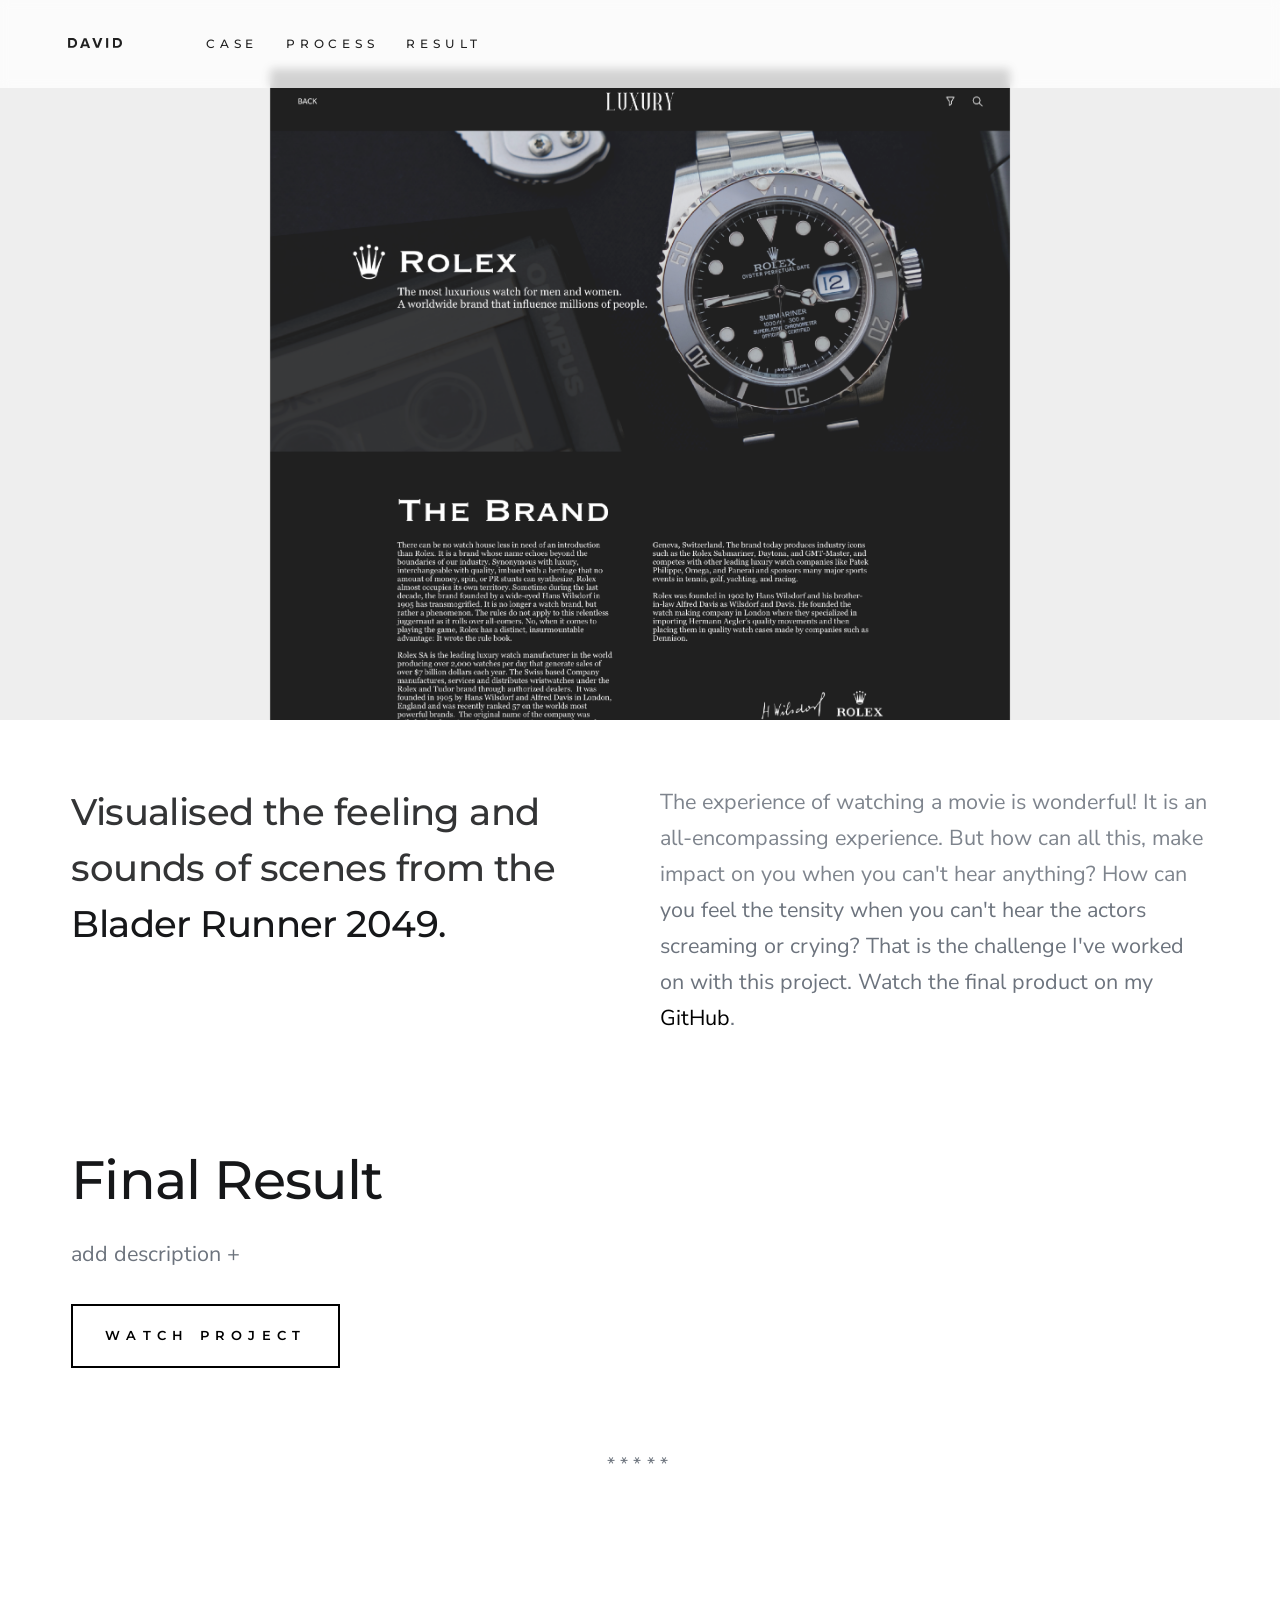
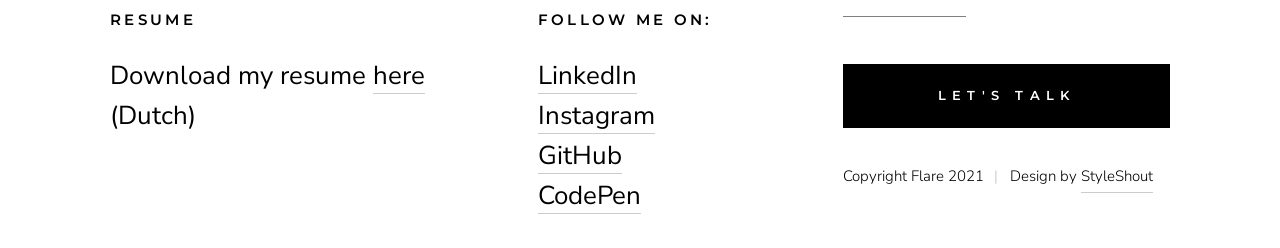
==== commit 1f656c5e: "Page templates added" ====
--- a/c-colorGrid.html
+++ b/c-colorGrid.html
@@ -56,56 +56,31 @@
         </div>
 
         <div class="s-header__content">
-    
             <nav class="s-header__nav-wrap">
                 <ul class="s-header__nav">
                     <!-- <li><a class="smoothscroll" href="#hero" title="Intro">Home</a></li> -->
-                    <li><a class="smoothscroll" href="index.html" title="Case">Case</a></li>
-                    <li><a class="smoothscroll" href="index.html" title="Process">Process</a></li>
-                    <li><a class="smoothscroll" href="index.html" title="Result">Result</a></li>
+                    <li><a class="smoothscroll" href="#case" title="Case">Case</a></li>
+                    <li><a class="smoothscroll" href="#process" title="Process">Process</a></li>
+                    <li><a class="smoothscroll" href="#result" title="Result">Result</a></li>
                 </ul>
             </nav> <!-- end s-header__nav-wrap -->
-
-            <!-- <a href="mailto:davidvanrumpt@gmail.com" class="btn btn--primary btn--small">
-                <svg xmlns="http://www.w3.org/2000/svg" width="24" height="24" viewBox="0 0 24 24"><path d="M24 0l-6 22-8.129-7.239 7.802-8.234-10.458 7.227-7.215-1.754 24-12zm-15 16.668v7.332l3.258-4.431-3.258-2.901z"/></svg>
-                Contact
-            </a> -->
-
         </div> <!-- end header-content -->
 
         <a class="s-header__menu-toggle" href="#0"><span>Menu</span></a>
-
     </header> <!-- end s-header -->
 
 
     <!-- hero
     ================================================== -->
     <section id="hero" class="s-hero target-section">
-
-        <img src="img/homepage/c-webtypography2-01.png" alt="">
+        <img src="img/homepage/c-colorGrid.png" alt="">
+    </section> <!-- end s-hero -->
 
 
-        <!-------------------------------------- Play button -->
-        <!-- <div class="s-hero__video">
-            <a class="s-hero__video-link" href="https://youtu.be/Vs8tZy4tpNo" data-lity="">
-                <svg xmlns="http://www.w3.org/2000/svg" width="24" height="24" viewBox="0 0 24 24"><path d="M21 12l-18 12v-24z"/></svg>
-                <span class="s-hero__video-text">Play Video</span>
-            </a>
-        </div> -->
-
-    </section> <!-- end s-hero -->
-</section> <!-- end s-services -->
-
-    <!-- services
+    <!-- content
     ================================================== -->
-    <section id="Case" class="s-Case">
-
+    <section id="case" class="s-case">
         <div class="row">
-            <div class="column large-12">
-                <div class="section-title" data-num="*" data-aos="fade-up">
-                    <h3 class="h6">Exclusive Design</h3>
-                </div>
-            </div>
             <div class="column large-6 w-900-stack">
                 <h1 class="display-1" data-aos="fade-up">
                     Visualised the feeling and sounds of scenes from the Blader Runner 2049.
@@ -120,34 +95,21 @@
                 </p>
             </div>
         </div>
+    </section>
 
-        <img src="img/work/c-webtypography/screenScene.2.png" alt="">
+       
+    <section id="result" class="s-result">
+    <div class="row">
+        <div class="column large-12 intro">
+            <h1>Final Result</h1>
+            <p class="lead"> add description +
+            </p>
+            <a class="btn btn--primary" href="https://github.com/davidvanr21/web-typography-20-21" target="_blank">Watch Project</a>
+            <hr class="fancy">
+        </div>
+    </div> <!-- end row -->
+    </section>
 
-        <div class="row">
-            <div class="column large-6 w-900-stack">
-                <p class="lead" data-aos="fade-up">
-                Students of the Amsterdam University of Applied Sciences filled in a enquete
-                to collect a lot of data. I discovered that there were interesting insights visible
-                between introverted and extraverted students. Watch my visualisation of this project above
-                or <a href="davidvanr21.github.io/web-typography-20-21/" target="_blank">click here</a> to go through the project yourself.
-                </p>
-            </div>
-
-            <div class="column large-6 w-900-stack">
-                <!-- <h3 class="h-add-bottom">Code</h3> -->
-                    <pre><code>
-captions[0] = ['3.8','8.1'];
-captions[1] = ['8.1','10'];
-captions[2] = ['10.8','12.5'];
-//And blood-black nothingness began to spin
-captions[3] = ['12.5','15.6'];
-captions[4] = ['17.369','19.8'];
-captions[5] = ['19.9','23.3'];
-//Fuck off, skin-job!
-captions[6] = ['23.3','25.2'];
-                    </code></pre>
-            </div>
-        </div>
 
     <!-- FOOTER
     ================================================== -->
@@ -187,8 +149,6 @@
             </div>
         </div>
     </footer>
-    
-
 
     <!-- Java Script
     ================================================== -->
--- a/css/styles.css
+++ b/css/styles.css
@@ -539,6 +539,19 @@
     color: rgb(30, 184, 94);
 }
 
+#case {
+    margin-top: 5%;
+}
+
+.alignImgMiddle {
+    max-height: 90%;
+    width: auto;
+    position: relative;
+    /* top: 50%; */
+    left: 50%;
+    transform: translate(-50%, -0%)
+}
+
 /* ------------------------------------------------------------------- 
  * ## interactive
  * ------------------------------------------------------------------- */
@@ -2396,9 +2409,12 @@
 input[type="submit"].btn--primary, 
 input[type="reset"].btn--primary, 
 input[type="button"].btn--primary {
-    background: var(--color-btn-primary);
+    /* background: var(--color-btn-primary);
     border-color: var(--color-btn-primary);
-    color: var(--color-btn-primary-text);
+    color: var(--color-btn-primary-text); */
+    background: rgb(255, 255, 255);
+    border-color: rgb(0, 0, 0);
+    color: rgb(0, 0, 0);
 }
 
 /* Button primary hover */
@@ -3518,8 +3534,7 @@
 
 
 
-.s-hero__bg {
-    /* background-image: url(../images/hero-bg.jpg); */
+/* .s-hero__bg {
     background-repeat: no-repeat;
     background-position: center;
     background-size: cover;
@@ -3552,7 +3567,7 @@
     background: -webkit-gradient(linear, left top, left bottom, color-stop(10%, black), to(rgba(0, 0, 0, 0)));
     background: linear-gradient(180deg, black 10%, rgba(0, 0, 0, 0) 100%);
     opacity: .35;
-}
+} */
 
 
 /* ------------------------------------------------------------------- 
@@ -3623,29 +3638,6 @@
     background-color: white;
     opacity: 0.94;
 }
-
-/* hero content social
- * ----------------------------------------------- */
-.s-hero__content-social {
-    display: inline-block;
-    font-size: 1.8rem;
-    line-height: var(--vspace-1);
-}
-
-.s-hero__content-social a {
-    color: white;
-    margin-right: 1.2rem;
-}
-
-.s-hero__content-social a:hover, 
-.s-hero__content-social a:focus {
-    color: var(--color-1-light);
-}
-
-.s-hero__content-social a:last-child {
-    margin-right: 0;
-}
-
 
 /* ------------------------------------------------------------------- 
  * ## hero video
